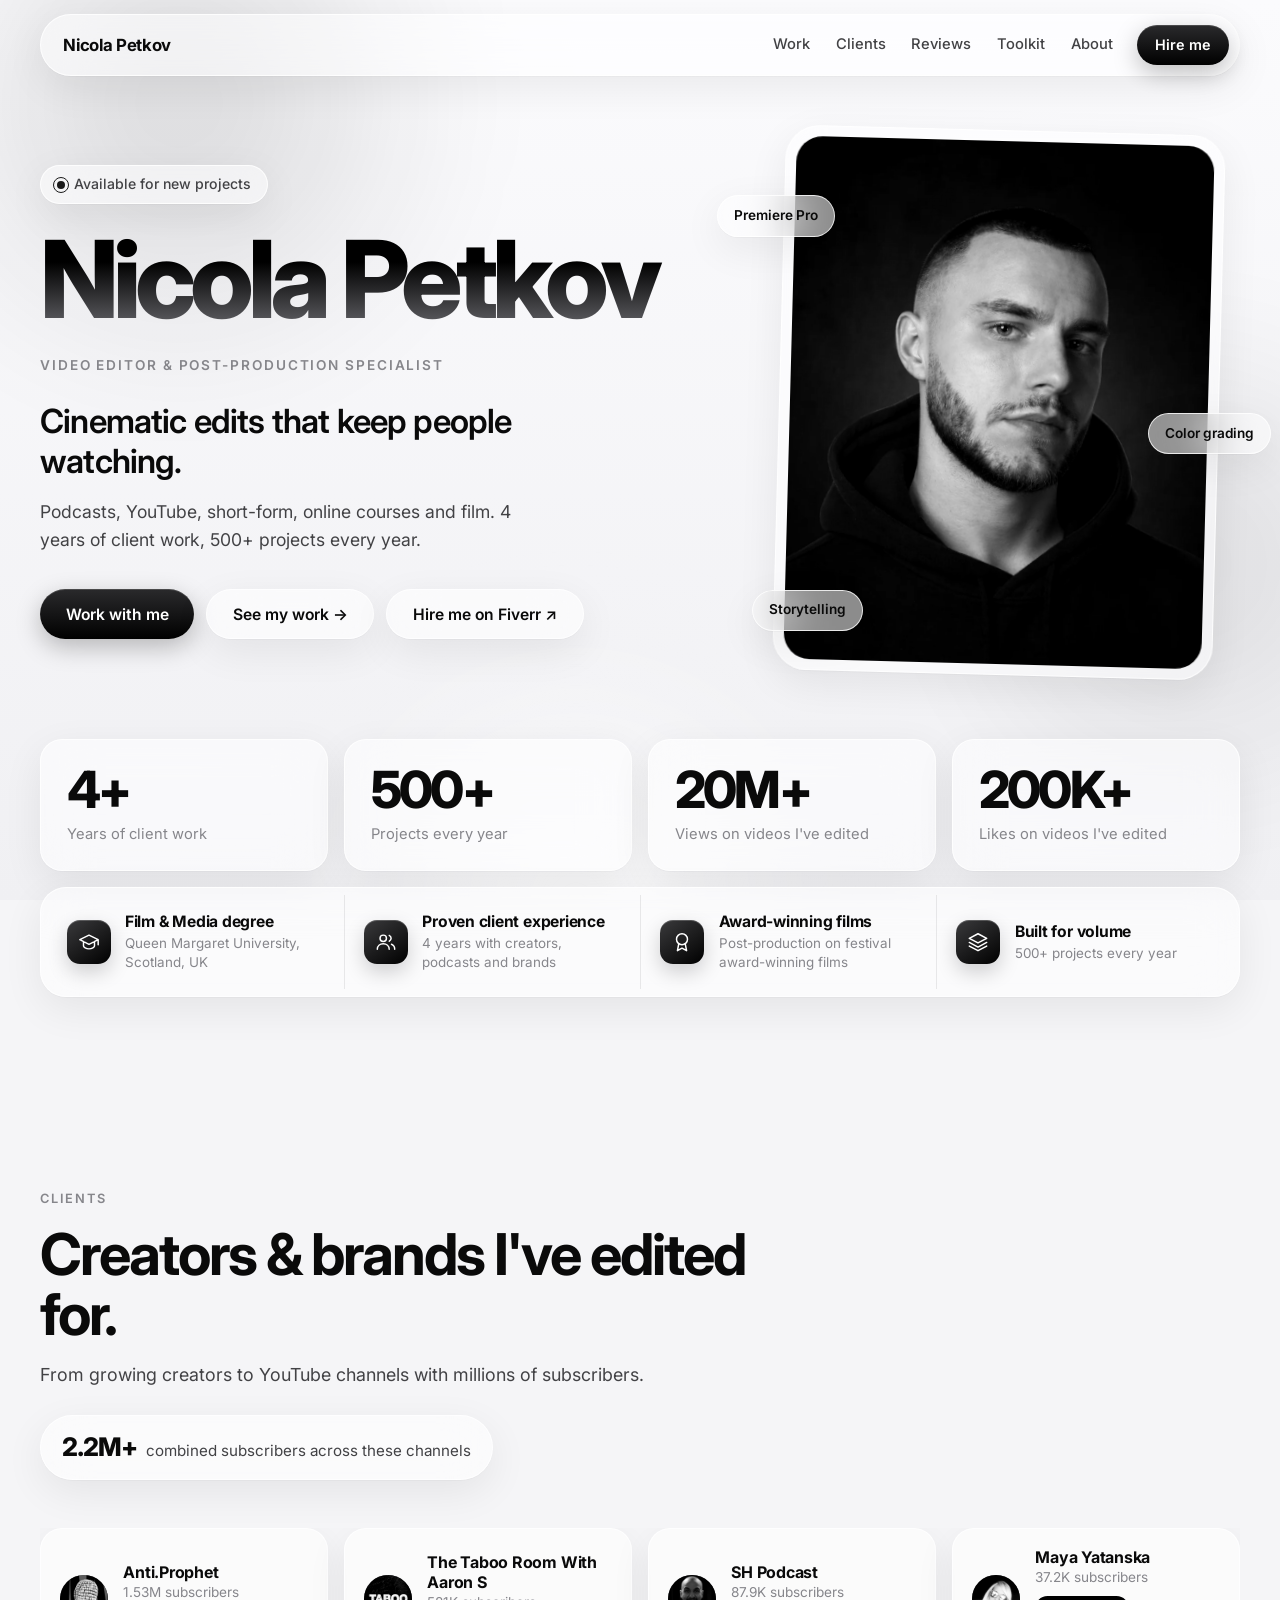
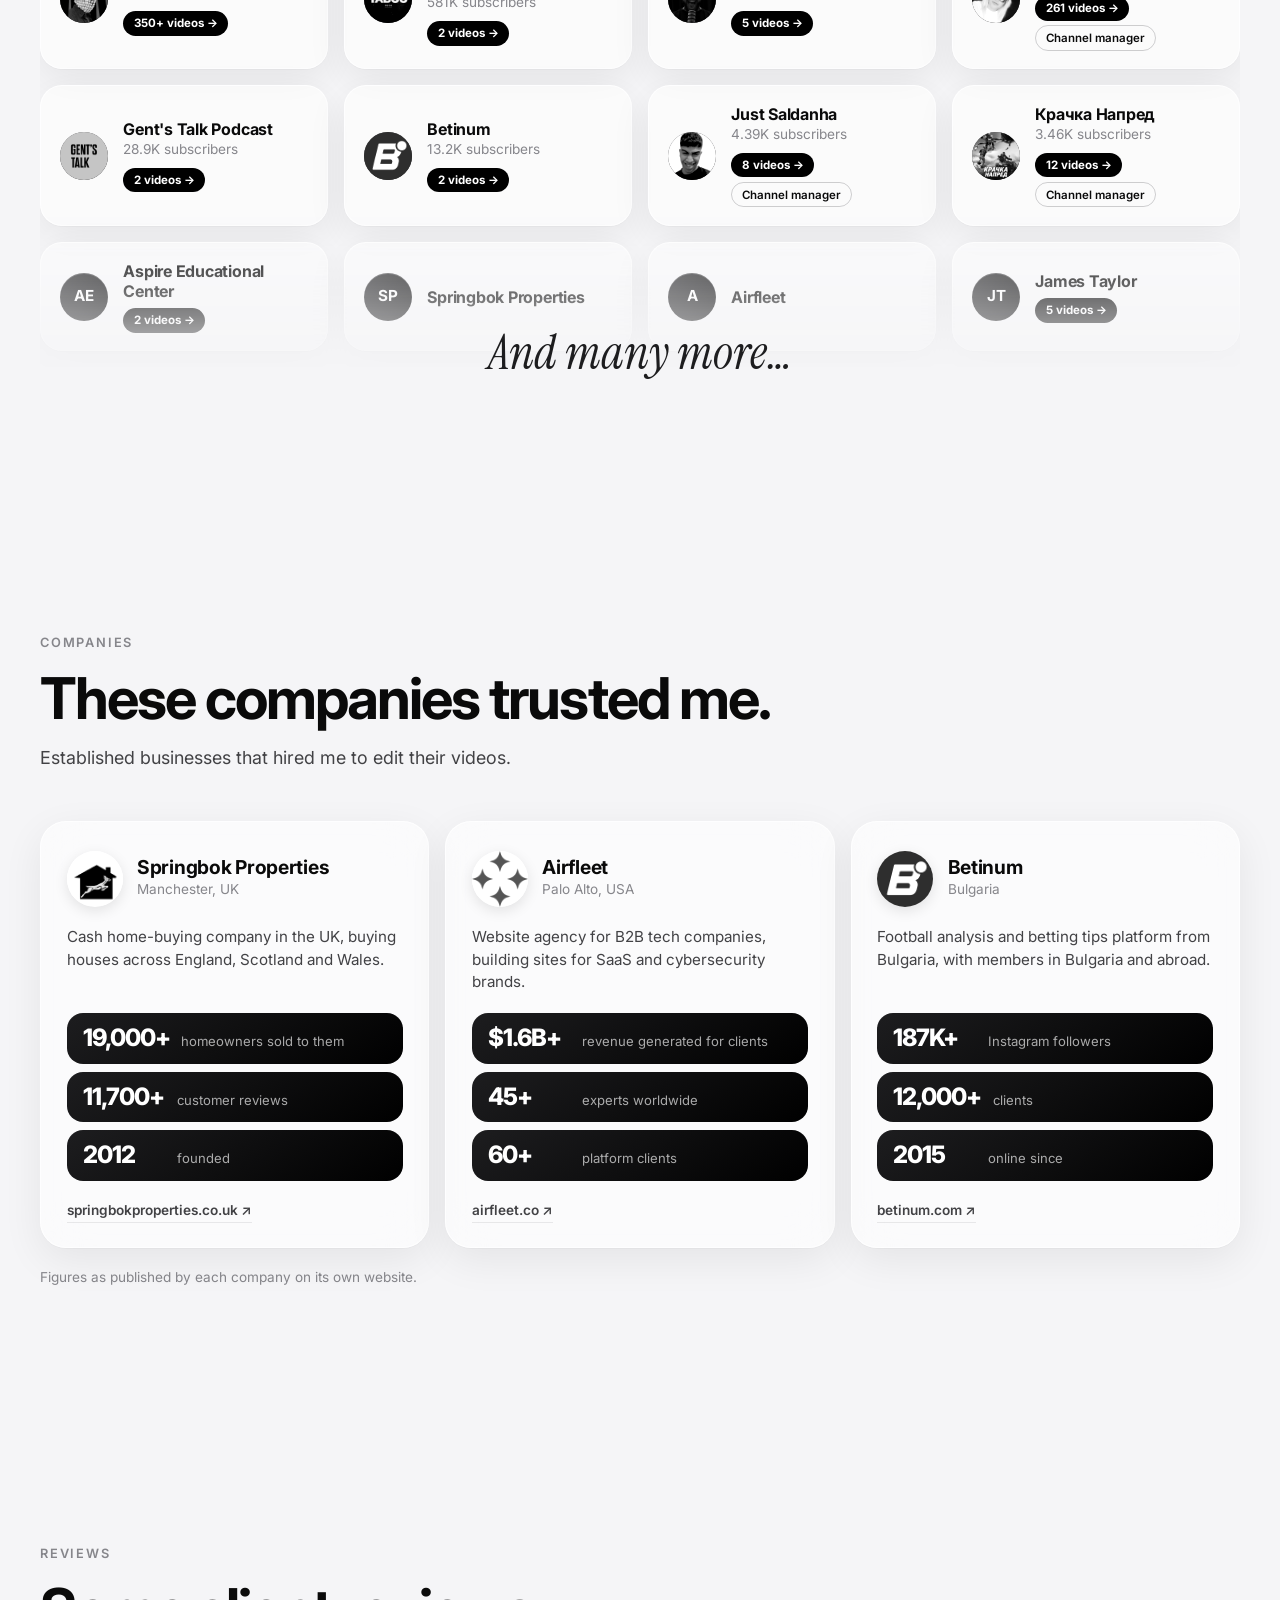
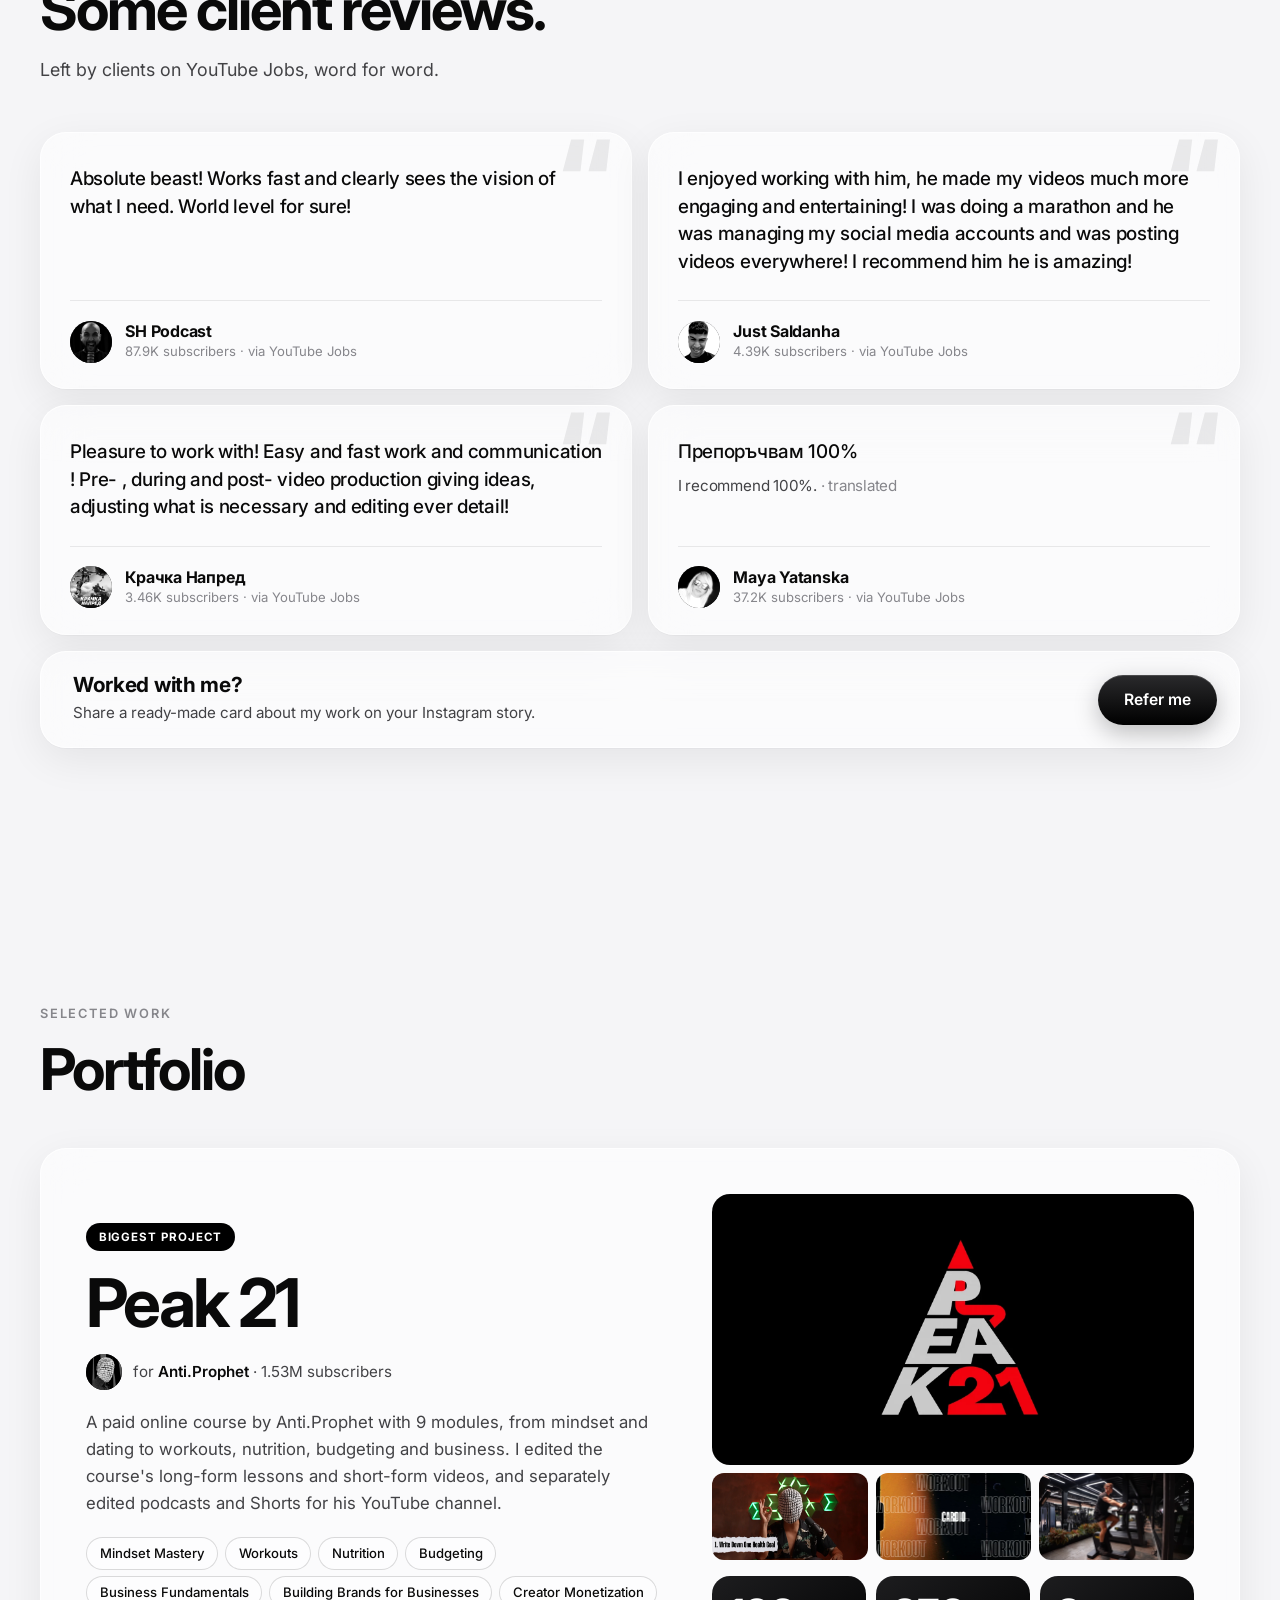
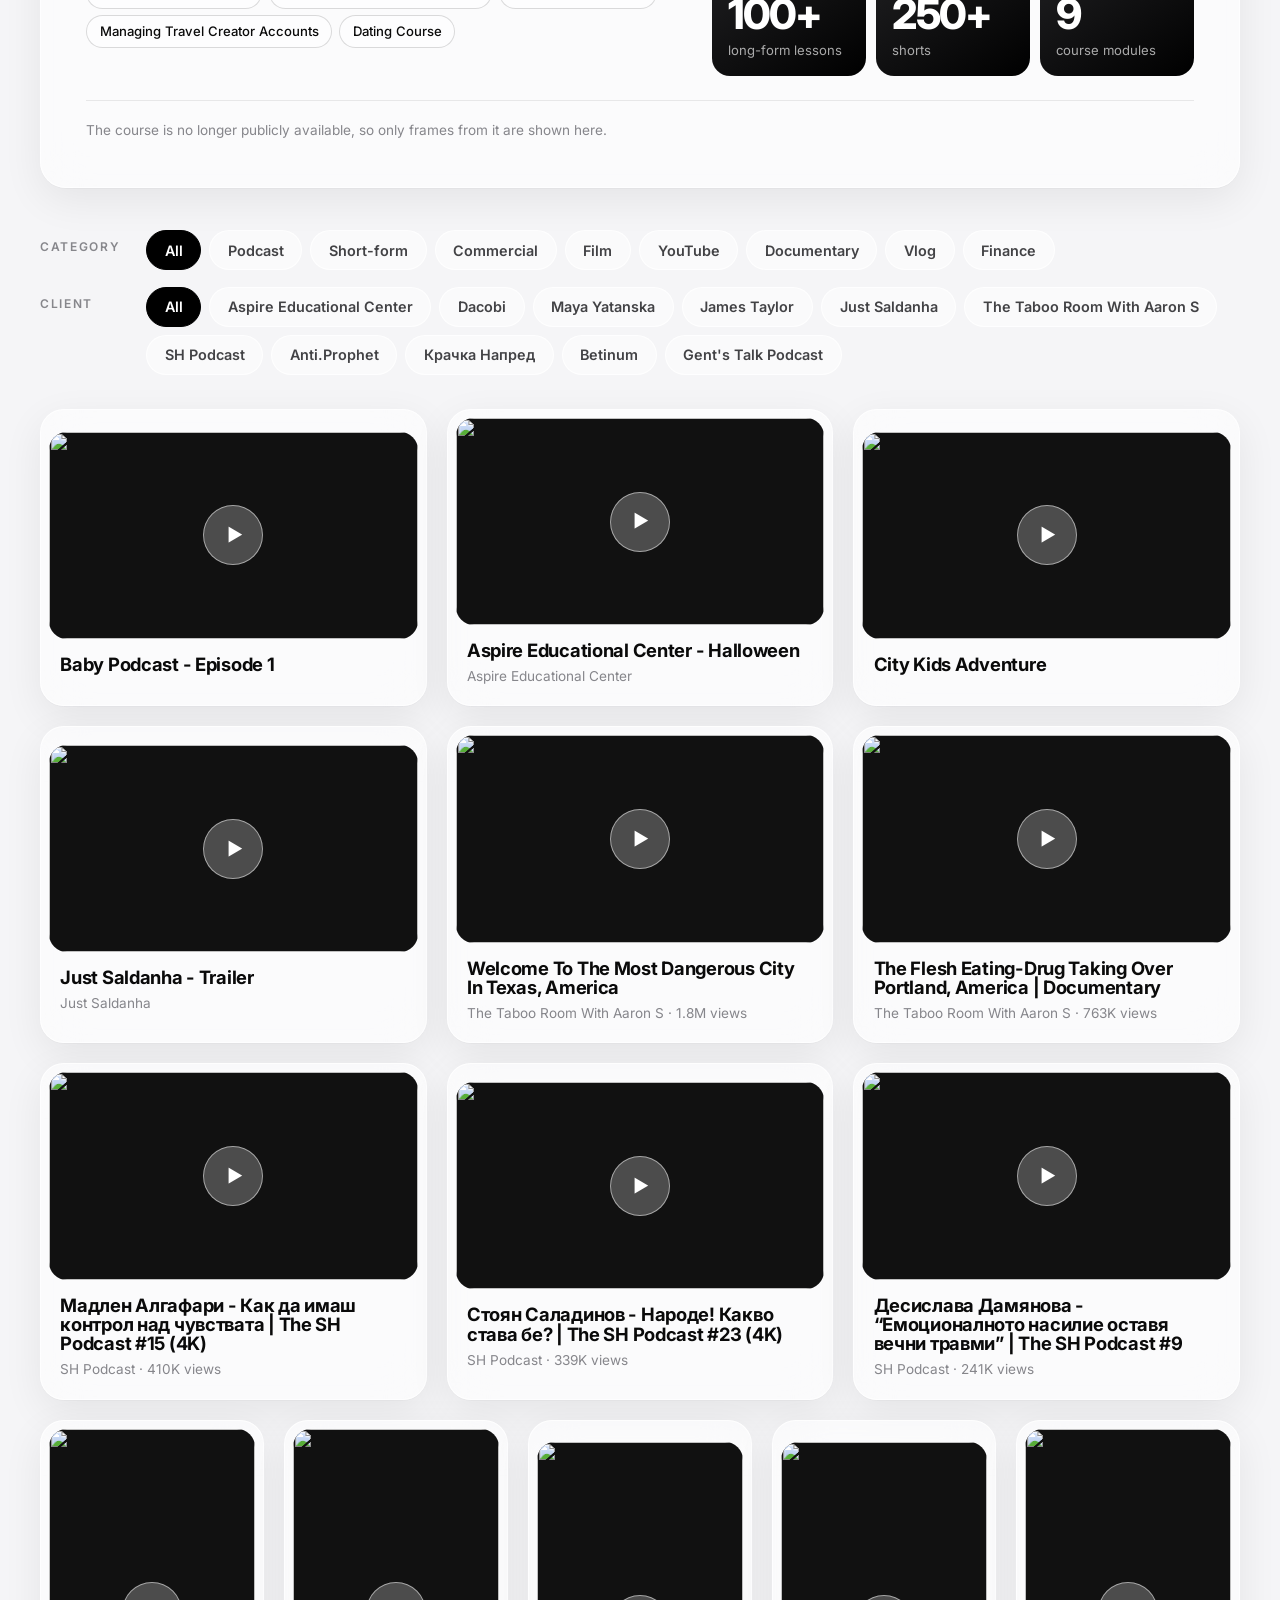
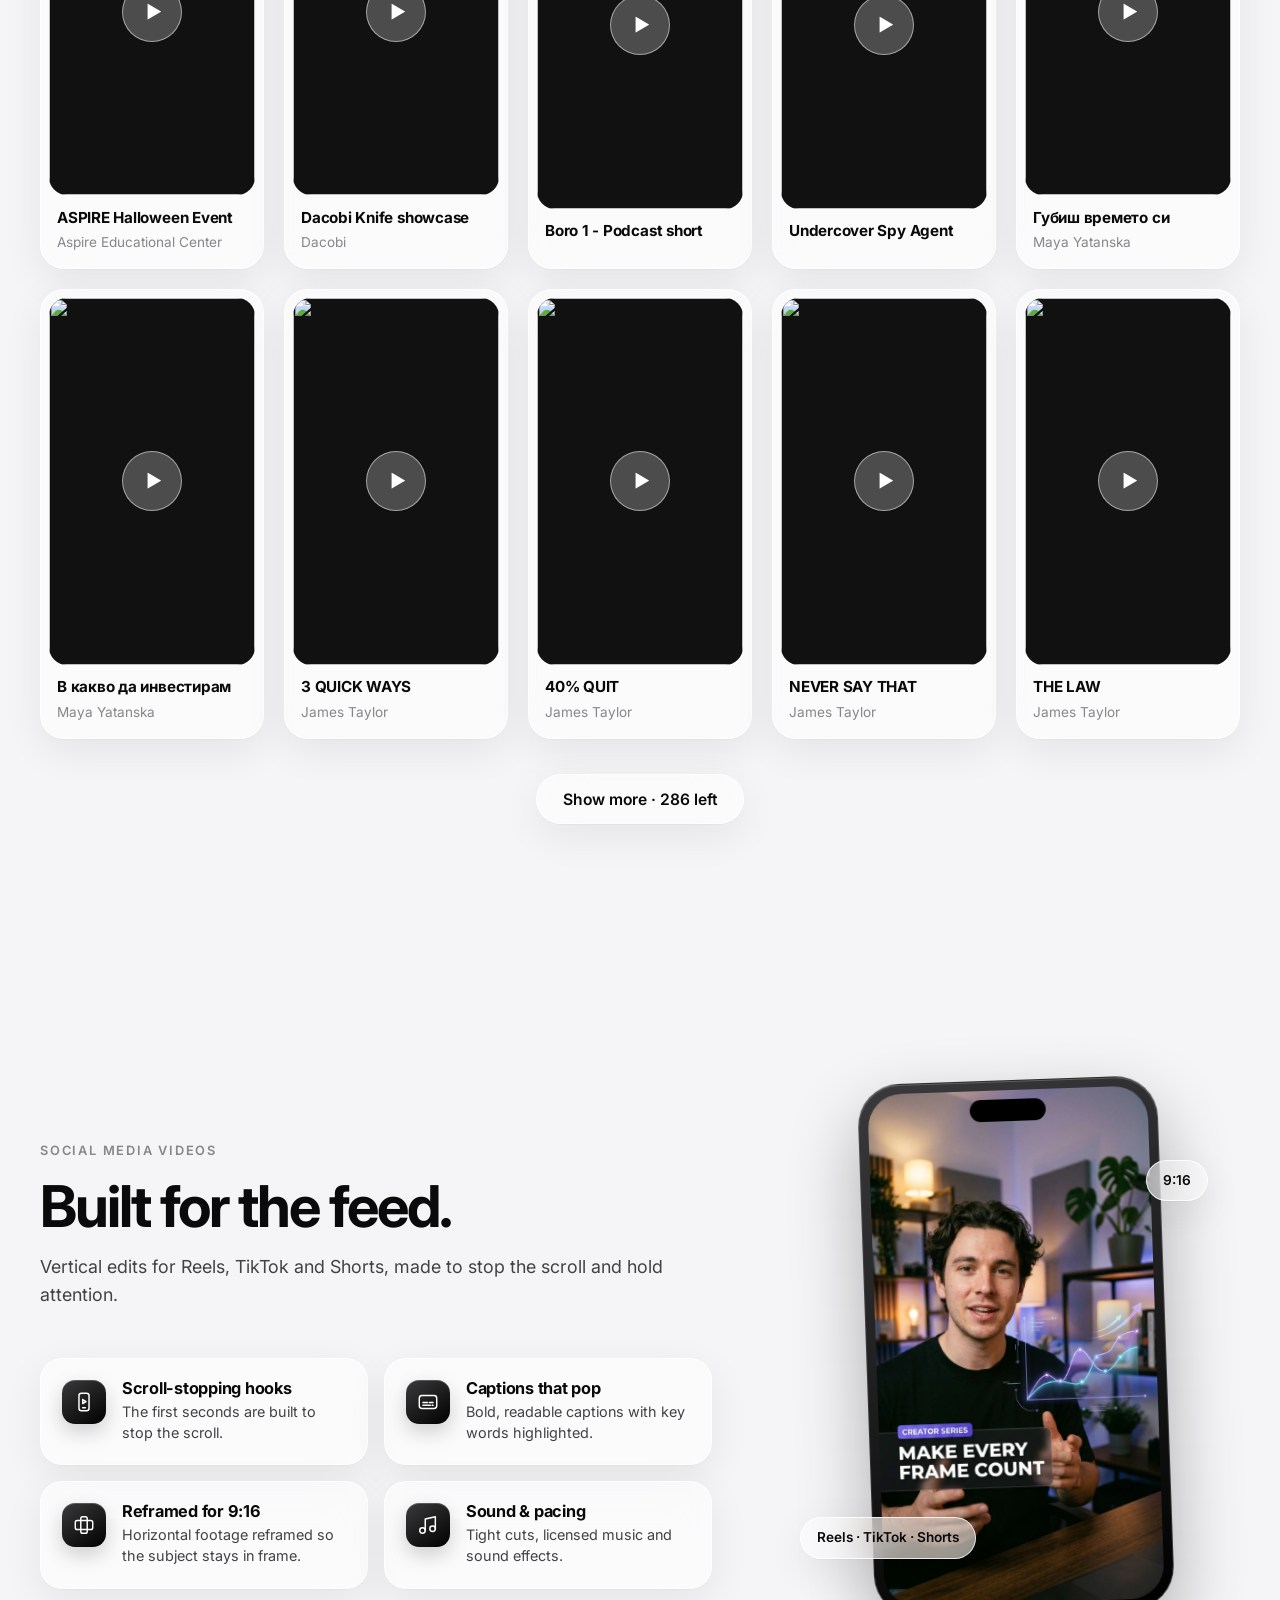
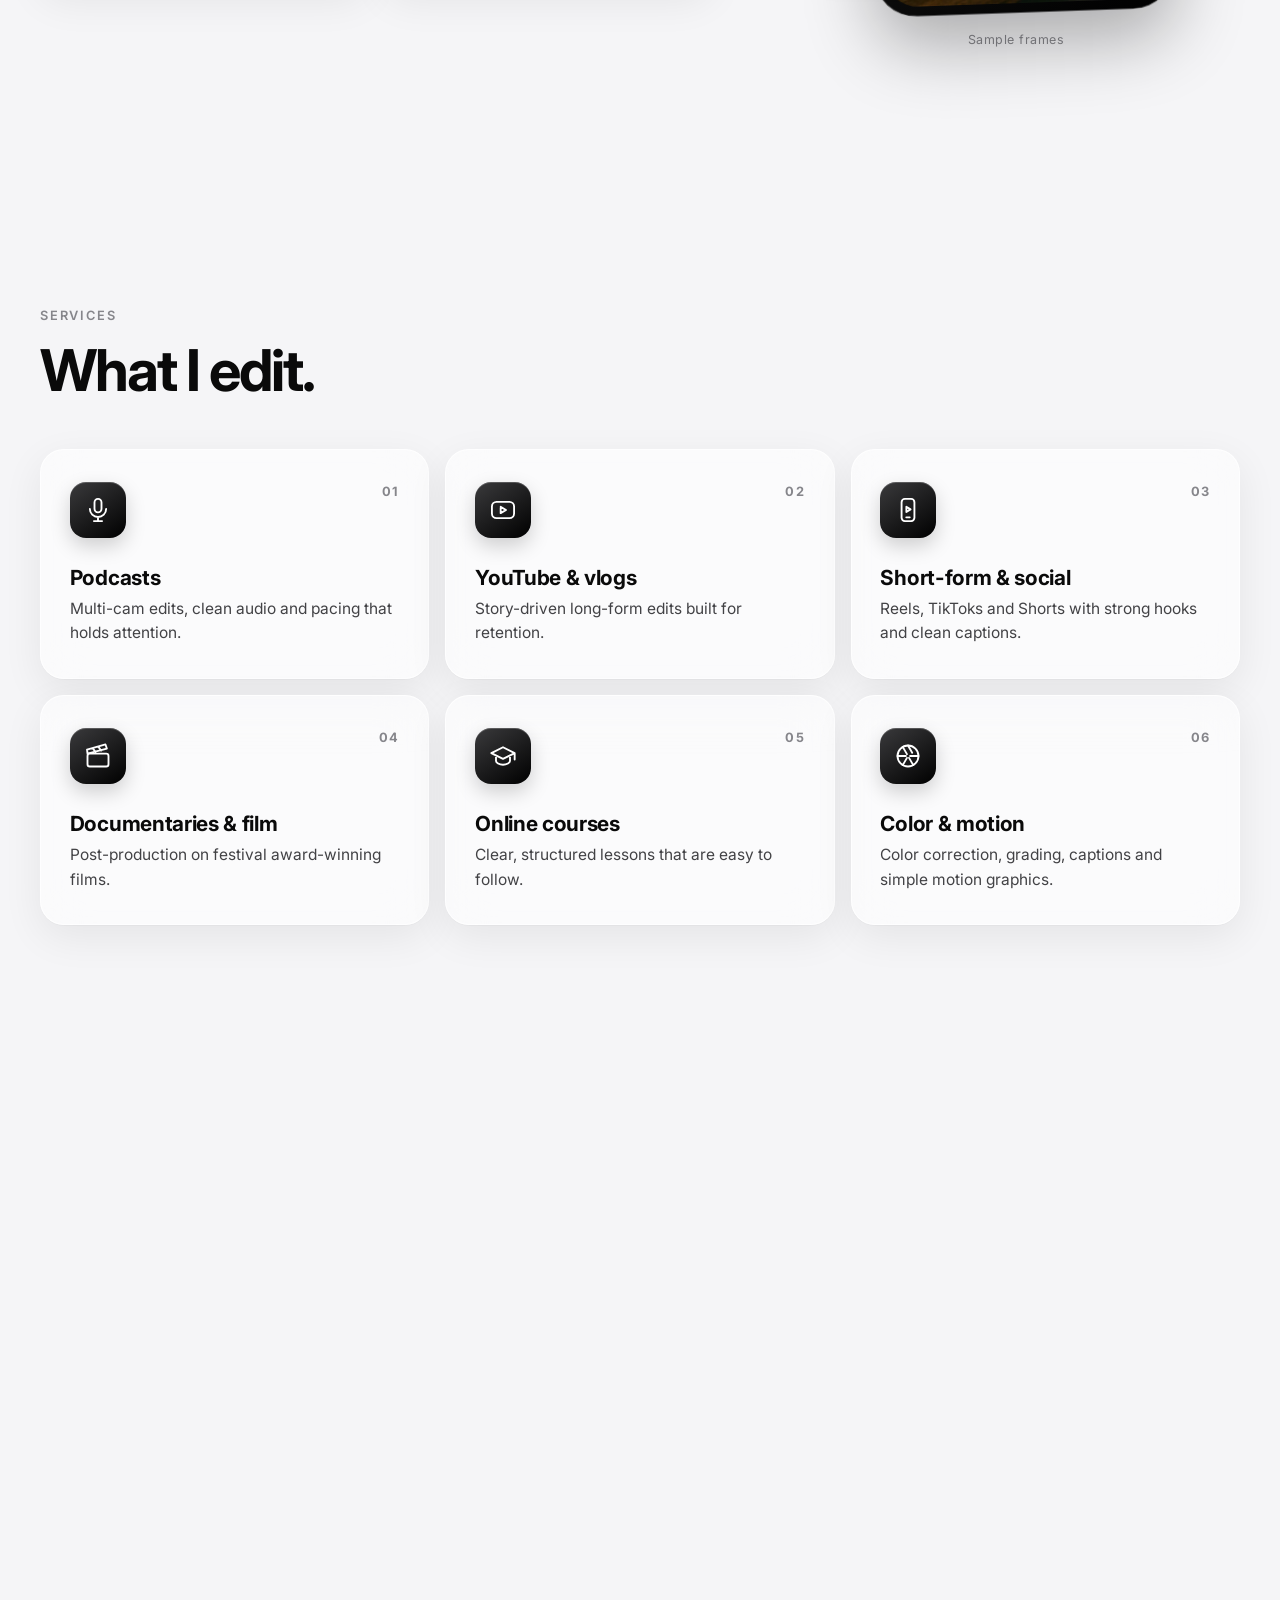
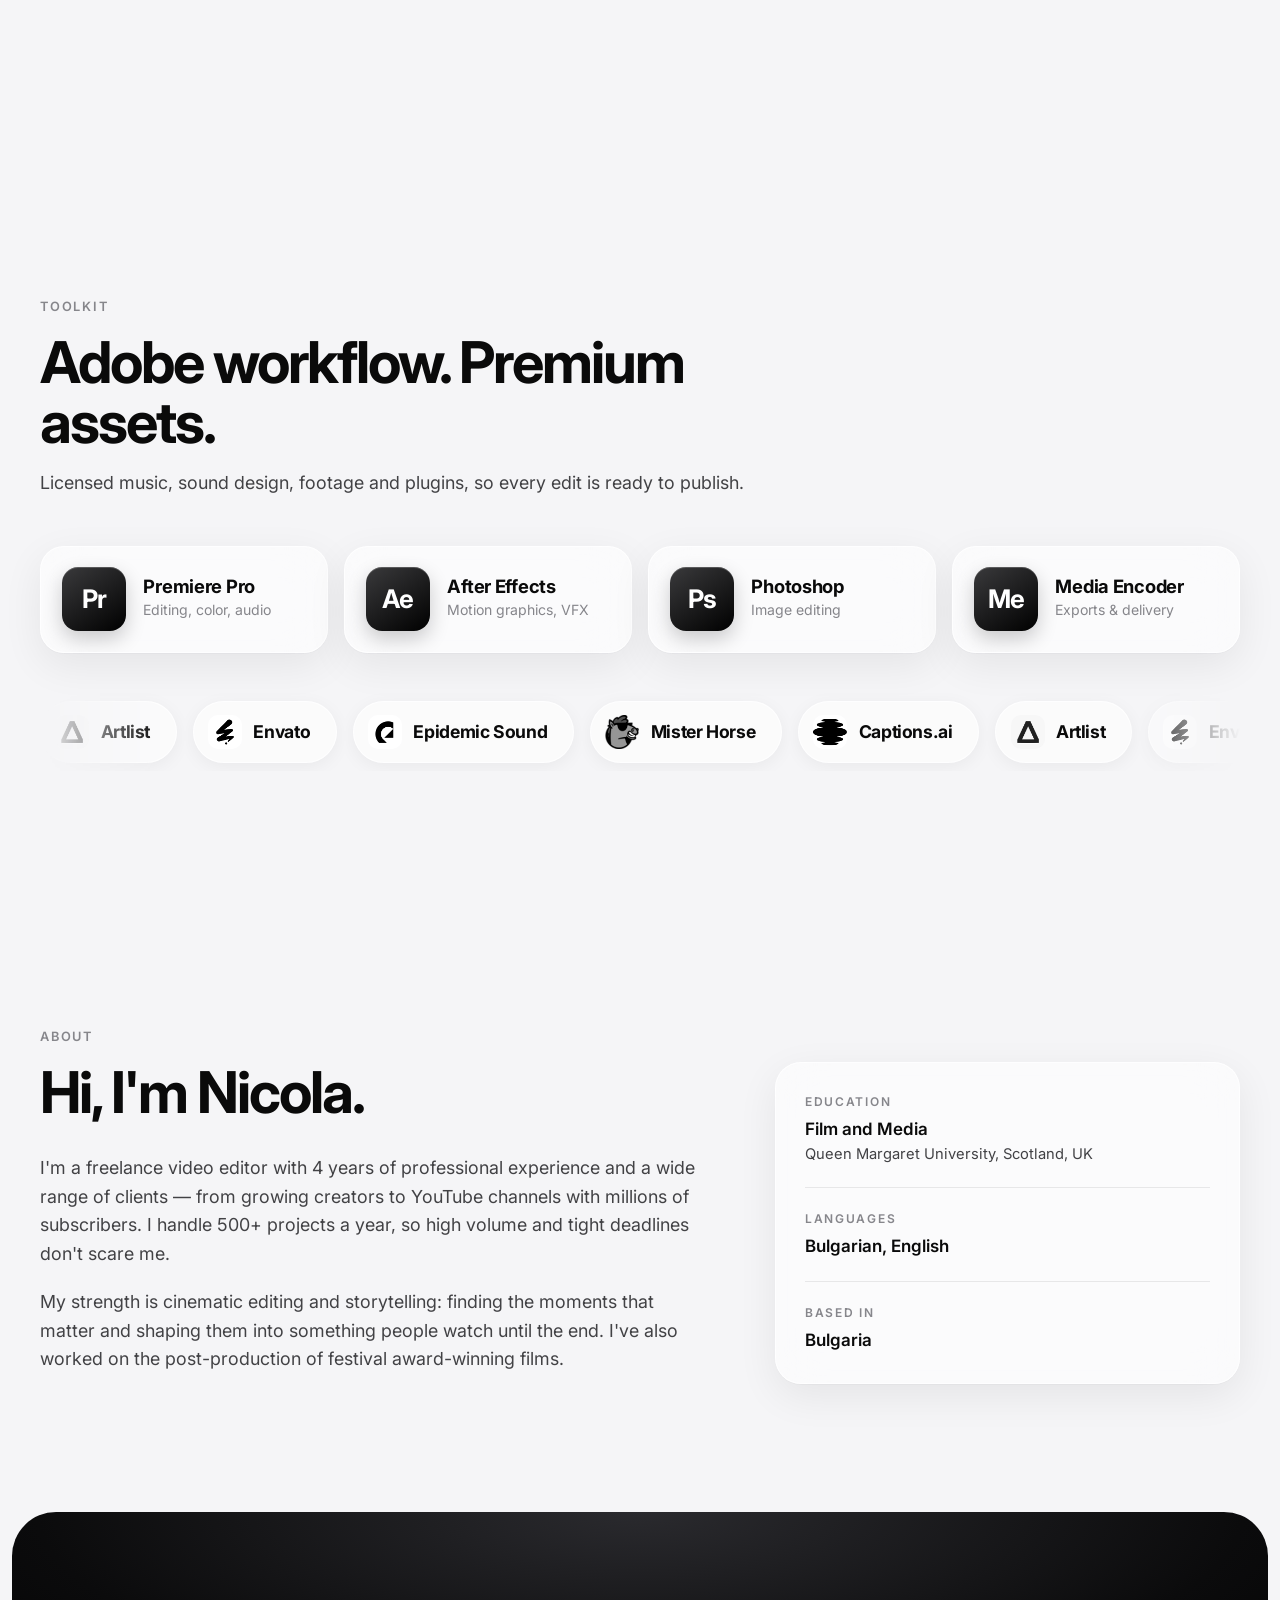
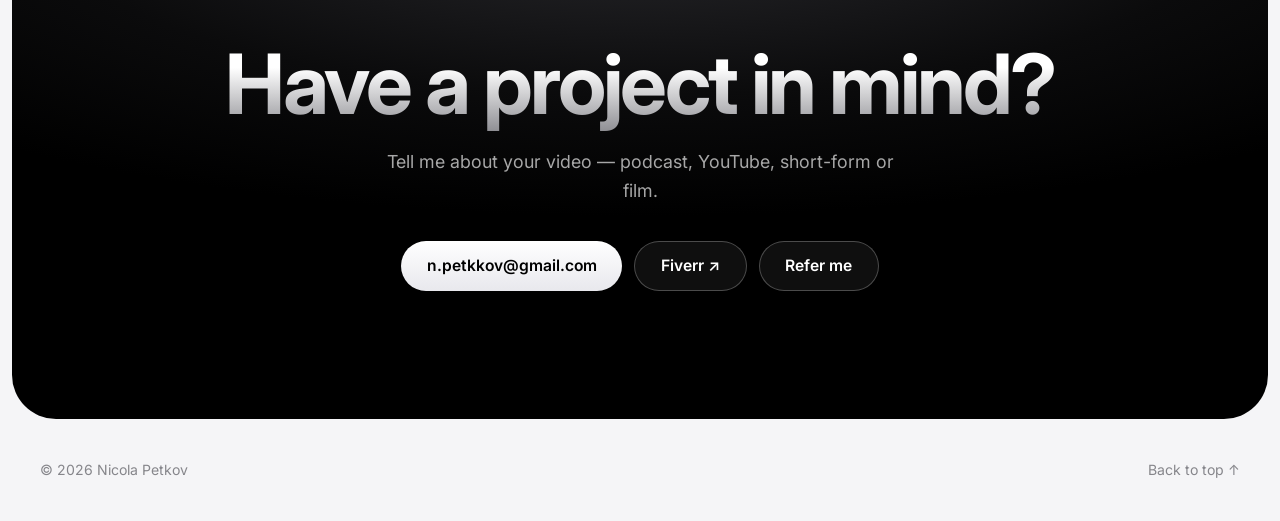
==== index.html @ 928ae778 "Portfolio site" ====
<!doctype html>
<html lang="en">
<head>
  <meta charset="utf-8">
  <meta name="viewport" content="width=device-width, initial-scale=1, viewport-fit=cover">
  <title>Nicola Petkov — Video Editor</title>
  <meta name="description" content="Nicola Petkov — video editor and post-production specialist. Podcasts, YouTube, short-form, online courses, film, color grading and motion graphics.">
  <meta name="theme-color" content="#f5f5f7">
  <link rel="preconnect" href="https://fonts.googleapis.com">
  <link rel="preconnect" href="https://fonts.gstatic.com" crossorigin>
  <link href="https://fonts.googleapis.com/css2?family=Inter:wght@400;500;600;700;800&family=Instrument+Serif:ital@1&display=swap" rel="stylesheet">
  <link rel="stylesheet" href="style.css">
  <script>document.documentElement.classList.add("js")</script>
</head>
<body>

  <!-- Animated monochrome background -->
  <div class="bg" aria-hidden="true">
    <span class="blob b1"></span>
    <span class="blob b2"></span>
    <span class="blob b3"></span>
  </div>

  <header class="nav glass">
    <a href="#top" class="brand" data-bind="name">Nicola Petkov</a>
    <nav class="links" id="links">
      <a href="#work" data-section-link="work">Work</a>
      <a href="#clients">Clients</a>
      <a href="#reviews">Reviews</a>
      <a href="#toolkit">Toolkit</a>
      <a href="#about">About</a>
    </nav>
    <a href="#contact" class="btn dark small">Hire me</a>
    <button class="menu" id="menu" aria-label="Menu" aria-expanded="false"><span></span><span></span></button>
  </header>

  <main id="top">

    <!-- HERO -->
    <section class="hero wrap">
      <div class="hero-text">
        <p class="pill glass reveal"><i class="dot"></i><span data-bind="availability"></span></p>
        <h1 class="reveal" style="--d:.08s" data-bind="name">Nicola Petkov</h1>
        <p class="role reveal" style="--d:.16s" data-bind="role"></p>
        <p class="headline reveal" style="--d:.24s" data-bind="headline"></p>
        <p class="intro reveal" style="--d:.32s" data-bind="intro"></p>
        <div class="actions reveal" style="--d:.4s">
          <a href="#contact" class="btn dark">Work with me</a>
          <button class="btn glass" id="reel-btn" hidden>▶&nbsp; Watch showreel</button>
          <a href="#work" class="btn glass">See my work →</a>
          <a class="btn glass" data-fiverr target="_blank" rel="noopener" hidden>Hire me on Fiverr ↗</a>
        </div>
      </div>

      <div class="hero-photo reveal" style="--d:.2s">
        <div class="photo-frame glass">
          <img id="photo" alt="Nicola Petkov" width="960" height="1200">
        </div>
        <span class="chip glass c1">Premiere Pro</span>
        <span class="chip glass c2">Color grading</span>
        <span class="chip glass c3">Storytelling</span>
      </div>

      <ul class="stats" id="stats"></ul>
      <ul class="creds glass reveal" id="creds" hidden></ul>
    </section>

    <!-- CLIENTS -->
    <section id="clients" class="section wrap">
      <header class="section-head reveal">
        <p class="eyebrow">Clients</p>
        <h2>Creators &amp; brands I've edited for.</h2>
        <p class="sub">From growing creators to YouTube channels with millions of subscribers.</p>
        <p class="reach glass" id="reach" hidden><strong></strong><span>combined subscribers across these channels</span></p>
      </header>
      <div class="clients" id="client-list"></div>
      <p class="more-note reveal">And many more…</p>
    </section>

    <!-- COMPANIES -->
    <section id="companies" class="section wrap" hidden>
      <header class="section-head reveal">
        <p class="eyebrow">Companies</p>
        <h2 id="companies-headline"></h2>
        <p class="sub" id="companies-text"></p>
      </header>
      <div class="companies" id="company-list"></div>
      <p class="companies-note" id="companies-note"></p>
    </section>

    <!-- REVIEWS -->
    <section id="reviews" class="section wrap" hidden>
      <header class="section-head reveal">
        <p class="eyebrow">Reviews</p>
        <h2>Some client reviews.</h2>
        <p class="sub" id="reviews-sub"></p>
      </header>
      <div class="reviews" id="review-list"></div>
      <div class="refer-cta glass reveal" id="refer-cta" hidden>
        <div><h3 id="refer-cta-title"></h3><p id="refer-cta-text"></p></div>
        <button class="btn dark" data-refer></button>
      </div>
    </section>

    <!-- WORK (hidden until videos are added in the admin panel) -->
    <section id="work" class="section wrap" hidden>
      <header class="section-head reveal">
        <p class="eyebrow">Selected work</p>
        <h2>Portfolio</h2>
      </header>
      <article class="featured glass reveal" id="featured" hidden></article>
      <div class="work-filters">
      <div class="filter-row" id="work-cats-row">
        <span class="filter-label">Category</span>
        <div class="filters" id="work-filters" role="tablist"></div>
      </div>
      <div class="filter-row" id="work-clients-row">
        <span class="filter-label">Client</span>
        <div class="filters" id="work-clients" role="tablist"></div>
      </div>
      </div>
      <div class="projects" id="project-list"></div>
      <div class="projects shorts" id="shorts-list"></div>
      <p class="work-empty" id="work-empty" hidden>No videos for this combination yet.</p>
      <div class="actions center"><button class="btn glass" id="work-more" hidden></button></div>
    </section>


    <!-- SOCIAL MEDIA VIDEOS -->
    <section id="social" class="section wrap social" hidden>
      <div class="social-text">
        <header class="section-head reveal">
          <p class="eyebrow">Social media videos</p>
          <h2 id="social-headline"></h2>
          <p class="sub" id="social-text"></p>
        </header>
        <div class="points" id="social-points"></div>
      </div>
      <figure class="phone-wrap reveal" style="--d:.15s">
        <div class="phone glass" id="phone"></div>
        <span class="chip glass p1">9:16</span>
        <span class="chip glass p2">Reels · TikTok · Shorts</span>
        <figcaption id="phone-note"></figcaption>
      </figure>
    </section>

    <!-- SERVICES -->
    <section id="services" class="section wrap">
      <header class="section-head reveal">
        <p class="eyebrow">Services</p>
        <h2>What I edit.</h2>
      </header>
      <div class="services" id="service-list"></div>
    </section>

    <!-- PROCESS -->
    <section id="process" class="section wrap" hidden>
      <header class="section-head reveal">
        <p class="eyebrow">How I work</p>
        <h2>From brief to delivery.</h2>
      </header>
      <ol class="steps" id="steps"></ol>
      <div class="actions reveal">
        <a class="btn dark" data-fiverr target="_blank" rel="noopener" hidden>Hire me on Fiverr ↗</a>
        <a href="#contact" class="btn glass">Get in touch</a>
      </div>
    </section>

    <!-- TOOLKIT -->
    <section id="toolkit" class="section wrap">
      <header class="section-head reveal">
        <p class="eyebrow">Toolkit</p>
        <h2>Adobe workflow. Premium assets.</h2>
        <p class="sub">Licensed music, sound design, footage and plugins, so every edit is ready to publish.</p>
      </header>
      <div class="software" id="software-list"></div>
      <div class="marquee reveal" aria-label="Subscriptions">
        <div class="track" id="subs-track"></div>
      </div>
    </section>

    <!-- ABOUT -->
    <section id="about" class="section wrap about">
      <div class="reveal">
        <p class="eyebrow">About</p>
        <h2>Hi, I'm <span data-bind="firstName">Nicola</span>.</h2>
        <div class="about-text" id="about-text"></div>
      </div>
      <dl class="facts glass reveal" style="--d:.1s">
        <div><dt>Education</dt><dd><span id="edu-degree"></span><small id="edu-school"></small></dd></div>
        <div><dt>Languages</dt><dd data-bind="languages"></dd></div>
        <div><dt>Based in</dt><dd data-bind="location"></dd></div>
      </dl>
    </section>

    <!-- CONTACT -->
    <section id="contact" class="section dark-section contact">
      <div class="wrap reveal">
        <h2 id="contact-headline"></h2>
        <p class="sub" id="contact-text"></p>
        <div class="actions center" id="contact-links"></div>
      </div>
    </section>

  </main>

  <footer class="footer">
    <span>© <span id="year"></span> <span data-bind="name"></span></span>
    <a href="#top">Back to top ↑</a>
  </footer>

  <dialog id="player" class="player">
    <button class="close" aria-label="Close">✕</button>
    <div class="player-frame" id="player-frame"></div>
  </dialog>

  <dialog id="refer" class="refer">
    <div class="refer-panel glass">
      <button class="close" aria-label="Close">✕</button>
      <figure class="refer-preview loading"><img id="refer-img" alt="Story card preview"></figure>
      <div class="refer-body">
        <p class="eyebrow">Refer me</p>
        <h2>Share my work.</h2>
        <p class="sub">Pick a design, then share it to your Instagram story or save it to your phone.</p>
        <div class="filters refer-designs" id="refer-designs" role="tablist"></div>
        <div class="actions">
          <button class="btn dark" id="refer-share" hidden>Share to story</button>
          <a class="btn glass" id="refer-save">Save image</a>
          <button class="btn glass" id="refer-copy">Copy link</button>
        </div>
        <p class="refer-hint" id="refer-hint"></p>
      </div>
    </div>
  </dialog>

  <script src="main.js"></script>
</body>
</html>
---- style.css ----
:root {
  --bg: #f5f5f7;
  --ink: #0a0a0a;
  --ink-2: #424245;
  --ink-3: #86868b;
  --line: rgba(0, 0, 0, .08);
  --glass: rgba(255, 255, 255, .55);
  --glass-border: rgba(255, 255, 255, .8);
  --shadow: 0 1px 1px rgba(0, 0, 0, .03), 0 12px 40px rgba(0, 0, 0, .07);
  --radius: 26px;
  --max: 1200px;
  --ease: cubic-bezier(.2, .7, .2, 1);
}

* { box-sizing: border-box; margin: 0; padding: 0; }
html { scroll-behavior: smooth; scroll-padding-top: 96px; }
body {
  background: var(--bg);
  color: var(--ink);
  font: 400 17px/1.6 "Inter", -apple-system, BlinkMacSystemFont, "Segoe UI", sans-serif;
  -webkit-font-smoothing: antialiased;
  overflow-x: hidden;
}
a { color: inherit; text-decoration: none; }
img { display: block; max-width: 100%; }
button { font: inherit; color: inherit; background: none; border: 0; cursor: pointer; }
[hidden] { display: none !important; }

h1, h2, h3 { letter-spacing: -.035em; line-height: 1.05; font-weight: 700; }
h2 { font-size: clamp(2.2rem, 5vw, 3.6rem); }
h3 { font-size: 1.15rem; letter-spacing: -.015em; }

.wrap { width: min(var(--max), 100% - 32px); margin-inline: auto; }
.section { padding: clamp(5rem, 10vw, 8.5rem) 0; }
.section-head { margin-bottom: 3rem; max-width: 46rem; }
.eyebrow { font-size: .8rem; font-weight: 600; letter-spacing: .14em; text-transform: uppercase; color: var(--ink-3); margin-bottom: .9rem; }
.sub { color: var(--ink-2); font-size: 1.12rem; margin-top: 1rem; }

/* ---------- Background ---------- */
.bg { position: fixed; inset: 0; z-index: -1; overflow: hidden; background: linear-gradient(180deg, #fbfbfd 0%, #f0f0f3 100%); }
.blob { position: absolute; border-radius: 50%; filter: blur(70px); opacity: .9; will-change: transform; }
.b1 { width: 52vmax; height: 52vmax; top: -18vmax; left: -12vmax; background: radial-gradient(circle, rgba(0, 0, 0, .16), transparent 65%); animation: drift1 26s ease-in-out infinite alternate; }
.b2 { width: 46vmax; height: 46vmax; top: 30vh; right: -16vmax; background: radial-gradient(circle, rgba(0, 0, 0, .12), transparent 65%); animation: drift2 32s ease-in-out infinite alternate; }
.b3 { width: 40vmax; height: 40vmax; bottom: -20vmax; left: 25vw; background: radial-gradient(circle, rgba(255, 255, 255, 1), transparent 70%); animation: drift1 22s ease-in-out infinite alternate-reverse; }
@keyframes drift1 { to { transform: translate(14vw, 10vh) scale(1.15); } }
@keyframes drift2 { to { transform: translate(-12vw, -14vh) scale(.9); } }

/* ---------- Glass ---------- */
.glass {
  position: relative;
  background: var(--glass);
  -webkit-backdrop-filter: blur(24px) saturate(180%);
  backdrop-filter: blur(24px) saturate(180%);
  border: 1px solid var(--glass-border);
  box-shadow: var(--shadow);
}
/* cursor spotlight */
.spot::after {
  content: ""; position: absolute; inset: 0; border-radius: inherit; pointer-events: none;
  background: radial-gradient(420px circle at var(--mx, 50%) var(--my, 50%), rgba(255, 255, 255, .7), transparent 45%);
  opacity: 0; transition: opacity .4s;
}
.spot:hover::after { opacity: 1; }

/* ---------- Buttons ---------- */
.btn {
  display: inline-flex; align-items: center; justify-content: center; gap: .4rem;
  height: 50px; padding: 0 1.6rem; border-radius: 999px; font-weight: 600; font-size: .98rem;
  transition: transform .3s var(--ease), box-shadow .3s, background .3s;
}
.btn:hover { transform: translateY(-2px); }
.btn.dark { background: linear-gradient(180deg, #2a2a2c, #000); color: #fff; box-shadow: 0 8px 24px rgba(0, 0, 0, .25), inset 0 1px 0 rgba(255, 255, 255, .15); }
.btn.dark:hover { box-shadow: 0 14px 34px rgba(0, 0, 0, .3), inset 0 1px 0 rgba(255, 255, 255, .15); }
.btn.light { background: linear-gradient(180deg, #fff, #e8e8ed); color: #000; }
.btn.small { height: 40px; padding: 0 1.15rem; font-size: .9rem; }
.actions { display: flex; flex-wrap: wrap; gap: .75rem; margin-top: 2.2rem; }
.actions.center { justify-content: center; }

/* ---------- Nav ---------- */
.nav {
  position: fixed; z-index: 50; top: 14px; left: 50%; transform: translateX(-50%);
  width: min(var(--max), 100% - 24px); height: 62px; padding: 0 .6rem 0 1.4rem;
  display: flex; align-items: center; gap: 1.5rem; border-radius: 999px;
}
.brand { font-weight: 700; letter-spacing: -.02em; font-size: 1.05rem; white-space: nowrap; }
.links { display: flex; gap: 1.6rem; margin-left: auto; font-size: .92rem; font-weight: 500; }
.links a { color: var(--ink-2); transition: color .2s; }
.links a:hover { color: var(--ink); }
.menu { display: none; width: 44px; height: 44px; border-radius: 50%; position: relative; }
.menu span { position: absolute; left: 13px; width: 18px; height: 2px; background: var(--ink); border-radius: 2px; transition: transform .3s var(--ease); }
.menu span:first-child { top: 18px; }
.menu span:last-child { top: 25px; }
.nav.open .menu span:first-child { transform: translateY(3.5px) rotate(45deg); }
.nav.open .menu span:last-child { transform: translateY(-3.5px) rotate(-45deg); }

/* ---------- Hero ---------- */
.hero {
  min-height: 100svh; padding: 130px 0 4rem;
  display: grid; grid-template-columns: 1.15fr .85fr; align-items: center; gap: 2rem 4rem;
}
.pill { display: inline-flex; align-items: center; gap: .55rem; padding: .45rem 1rem; border-radius: 999px; font-size: .88rem; font-weight: 500; color: var(--ink-2); }
.dot { width: 8px; height: 8px; border-radius: 50%; background: #1a1a1a; position: relative; }
.dot::after { content: ""; position: absolute; inset: -4px; border-radius: 50%; border: 1.5px solid #1a1a1a; animation: ping 2s var(--ease) infinite; }
@keyframes ping { from { transform: scale(.6); opacity: 1; } to { transform: scale(1.8); opacity: 0; } }

.hero h1 {
  font-size: clamp(3.4rem, 8.4vw, 7.4rem); letter-spacing: -.055em; line-height: .92; margin-top: 1.6rem; font-weight: 800;
  background: linear-gradient(180deg, #000 30%, #6e6e73 100%); -webkit-background-clip: text; background-clip: text; color: transparent;
  padding-bottom: .08em;
}
.role { font-size: .85rem; font-weight: 600; letter-spacing: .14em; text-transform: uppercase; color: var(--ink-3); margin-top: 1.1rem; }
.headline { font-size: clamp(1.5rem, 2.6vw, 2.1rem); font-weight: 600; letter-spacing: -.025em; line-height: 1.2; margin-top: 1.6rem; max-width: 30rem; }
.intro { color: var(--ink-2); font-size: 1.1rem; margin-top: 1rem; max-width: 32rem; }

.hero-photo { position: relative; justify-self: center; width: min(100%, 440px); }
.photo-frame { border-radius: 34px; padding: 10px; transform: rotate(1.5deg); transition: transform .8s var(--ease); }
.hero-photo:hover .photo-frame { transform: rotate(0); }
.photo-frame img { border-radius: 26px; width: 100%; height: auto; aspect-ratio: 4 / 5; object-fit: cover; filter: grayscale(1) contrast(1.08); transition: filter 1s var(--ease); }
.hero-photo:hover img { filter: grayscale(0) contrast(1); }
.chip { position: absolute; padding: .55rem 1rem; border-radius: 999px; font-size: .85rem; font-weight: 600; white-space: nowrap; animation: float 6s ease-in-out infinite; }
.c1 { top: 12%; left: -14%; }
.c2 { top: 52%; right: -12%; animation-delay: -2s; }
.c3 { bottom: 8%; left: -6%; animation-delay: -4s; }
@keyframes float { 50% { transform: translateY(-12px); } }

.stats { grid-column: 1 / -1; list-style: none; display: grid; grid-template-columns: repeat(4, 1fr); gap: 1rem; margin-top: 2rem; }
.stat { border-radius: 22px; padding: 1.5rem 1.6rem; overflow: hidden; }
.stat strong { display: block; font-size: clamp(2.2rem, 4vw, 3.2rem); font-weight: 800; letter-spacing: -.05em; line-height: 1; }
.stat span { display: block; color: var(--ink-3); font-size: .92rem; margin-top: .5rem; }

/* Credentials strip under the stats */
.creds { grid-column: 1 / -1; list-style: none; display: grid; grid-template-columns: repeat(4, 1fr); border-radius: 26px; padding: .4rem; margin-top: -1rem; }
.creds li { display: flex; align-items: center; gap: .9rem; padding: 1.1rem 1.2rem; }
.creds li + li { border-left: 1px solid var(--line); }
.creds .svc-icon { flex: none; width: 44px; height: 44px; border-radius: 13px; }
.creds .svc-icon svg { width: 22px; height: 22px; }
.creds h3 { font-size: .98rem; line-height: 1.25; }
.creds p { color: var(--ink-3); font-size: .84rem; line-height: 1.4; margin-top: .15rem; }

/* Combined audience badge */
.reach { display: inline-flex; align-items: baseline; gap: .6rem; margin-top: 1.6rem; padding: .7rem 1.3rem; border-radius: 999px; }
.reach strong { font-size: 1.6rem; font-weight: 800; letter-spacing: -.04em; }
.reach span { color: var(--ink-2); font-size: .95rem; }

/* ---------- Clients ---------- */
.clients { display: grid; grid-template-columns: repeat(4, 1fr); gap: 1rem; }
.client { display: flex; align-items: center; gap: .95rem; padding: 1.1rem 1.2rem; border-radius: 22px; overflow: hidden; transition: transform .4s var(--ease); }
a.client:hover, .client:hover { transform: translateY(-4px); }
.avatar {
  flex: none; width: 48px; height: 48px; border-radius: 50%; display: grid; place-items: center; overflow: hidden;
  background: linear-gradient(145deg, #3a3a3c, #000); color: #fff; font-weight: 700; font-size: .95rem; letter-spacing: -.02em;
  box-shadow: inset 0 1px 0 rgba(255, 255, 255, .2);
}
.avatar img { width: 100%; height: 100%; object-fit: cover; filter: grayscale(1) contrast(1.05); }
.client h3 { font-size: 1rem; line-height: 1.25; }
.client p { color: var(--ink-3); font-size: .85rem; }
button.client { text-align: left; width: 100%; }
.client-videos {
  display: inline-block; margin-top: .45rem; padding: .2rem .65rem; border-radius: 999px;
  font-size: .72rem; font-weight: 700; color: #fff; background: #000; transition: transform .3s var(--ease);
}
.client:hover .client-videos { transform: translateX(3px); }
.client-tags { display: flex; flex-wrap: wrap; gap: .3rem; margin-top: .45rem; }
.client-tags .client-videos { margin-top: 0; }
.client-role {
  display: inline-block; padding: .15rem .6rem; border-radius: 999px;
  font-size: .72rem; font-weight: 600; color: var(--ink); border: 1px solid rgba(0, 0, 0, .18);
}

/* The last row fades out under a note in italic serif. */
.clients { -webkit-mask-image: linear-gradient(180deg, #000 calc(100% - 150px), rgba(0, 0, 0, .15)); mask-image: linear-gradient(180deg, #000 calc(100% - 150px), rgba(0, 0, 0, .15)); padding-bottom: 1rem; }
.more-note {
  position: relative; margin-top: -2.4rem; text-align: center;
  font: italic 400 clamp(2.2rem, 4.4vw, 3rem)/1 "Instrument Serif", Georgia, serif; color: #1d1d1f;
}

/* ---------- Companies ---------- */
.companies { display: grid; grid-template-columns: repeat(3, 1fr); gap: 1rem; }
.company { display: flex; flex-direction: column; gap: 1.2rem; padding: 1.8rem 1.6rem 1.5rem; border-radius: var(--radius); overflow: hidden; transition: transform .4s var(--ease); }
.company:hover { transform: translateY(-4px); }
.company-top { display: flex; align-items: center; gap: .9rem; }
.company-logo { width: 56px; height: 56px; background: #fff; box-shadow: 0 4px 14px rgba(0, 0, 0, .1); }
.company-logo img { object-fit: contain; }
.company h3 { font-size: 1.2rem; line-height: 1.2; }
.company-top p { color: var(--ink-3); font-size: .85rem; }
.company-about { color: var(--ink-2); font-size: .95rem; line-height: 1.5; flex: 1; }
.company-stats { display: grid; gap: .5rem; }
.company-stats div { display: flex; align-items: baseline; gap: .7rem; padding: .75rem 1rem; border-radius: 16px; background: linear-gradient(145deg, #1d1d1f, #000); color: #fff; }
.company-stats dt { flex: none; min-width: 5.2rem; font-size: 1.5rem; font-weight: 800; letter-spacing: -.04em; line-height: 1.1; }
.company-stats dd { color: rgba(255, 255, 255, .65); font-size: .82rem; line-height: 1.3; }
.company-link { align-self: flex-start; font-size: .85rem; font-weight: 600; color: var(--ink-2); border-bottom: 1px solid var(--line); transition: color .2s; }
.company-link:hover { color: var(--ink); }
.companies-note { margin-top: 1.2rem; color: var(--ink-3); font-size: .85rem; }

/* ---------- Featured project ---------- */
.featured {
  display: grid; grid-template-columns: 1.2fr 1fr; gap: 1.5rem 3rem; align-items: center;
  padding: clamp(1.6rem, 4vw, 2.8rem); border-radius: var(--radius); margin-bottom: 2.5rem;
}
.featured-label {
  display: inline-block; padding: .3rem .8rem; border-radius: 999px; margin-bottom: 1.1rem;
  font-size: .72rem; font-weight: 700; letter-spacing: .08em; text-transform: uppercase; color: #fff; background: #000;
}
.featured h3 { font-size: clamp(2.4rem, 6vw, 4.2rem); letter-spacing: -.045em; line-height: 1; }
.featured-client { display: flex; align-items: center; gap: .7rem; margin-top: 1.1rem; color: var(--ink-2); font-size: .95rem; }
.featured-client .avatar { width: 36px; height: 36px; font-size: .75rem; }
.featured-client strong { color: var(--ink); font-weight: 600; }
.featured-desc { margin-top: 1.2rem; color: var(--ink-2); font-size: 1.05rem; line-height: 1.6; max-width: 36rem; }
.featured-topics { display: flex; flex-wrap: wrap; gap: .4rem; margin-top: 1.3rem; list-style: none; }
.featured-topics li { padding: .3rem .8rem; border-radius: 999px; font-size: .82rem; font-weight: 500; border: 1px solid rgba(0, 0, 0, .14); background: rgba(255, 255, 255, .5); }
.featured-side { display: grid; gap: 1rem; }
.featured-media { display: grid; grid-template-columns: repeat(3, 1fr); gap: .5rem; }
.featured-media img { width: 100%; aspect-ratio: 16 / 9; object-fit: cover; border-radius: 12px; transition: transform .5s var(--ease); }
/* The first image is the logo: show it whole on black instead of cropping. */
.featured-media img:first-child { grid-column: 1 / -1; border-radius: 18px; object-fit: contain; padding: 1.2rem 0; background: #000; }
.featured-media img:hover { transform: scale(1.03); }
.featured-stats { display: grid; grid-template-columns: repeat(auto-fit, minmax(0, 1fr)); gap: .6rem; }
.featured-stats div { padding: 1.1rem 1rem; border-radius: 18px; background: linear-gradient(145deg, #1d1d1f, #000); color: #fff; }
.featured-stats dt { font-size: clamp(1.8rem, 3.4vw, 2.6rem); font-weight: 800; letter-spacing: -.05em; line-height: 1; }
.featured-stats dd { margin-top: .4rem; color: rgba(255, 255, 255, .65); font-size: .82rem; line-height: 1.3; }
.featured-note { grid-column: 1 / -1; padding-top: 1.2rem; border-top: 1px solid var(--line); color: var(--ink-3); font-size: .85rem; }

/* ---------- Reviews ---------- */
.reviews { display: grid; grid-template-columns: repeat(3, 1fr); gap: 1rem; align-items: stretch; }
.reviews.two { grid-template-columns: repeat(2, 1fr); }
.review { position: relative; display: flex; flex-direction: column; gap: 1.6rem; padding: 2rem 1.8rem 1.6rem; border-radius: var(--radius); overflow: hidden; transition: transform .4s var(--ease); }
.review:hover { transform: translateY(-4px); }
.quote-mark { position: absolute; top: -.6rem; right: 1.2rem; font-size: 7rem; font-weight: 800; line-height: 1; color: var(--ink); opacity: .07; pointer-events: none; }
.review blockquote { flex: 1; }
.review blockquote p { font-size: 1.18rem; font-weight: 500; line-height: 1.45; letter-spacing: -.015em; }
.review .translation { margin-top: .6rem; font-size: .95rem; font-weight: 400; color: var(--ink-2); }
.review .translation span { color: var(--ink-3); }
.review figcaption { display: flex; align-items: center; gap: .85rem; padding-top: 1.2rem; border-top: 1px solid var(--line); }
.review figcaption .avatar { width: 42px; height: 42px; font-size: .85rem; }
.review h3 { font-size: 1rem; line-height: 1.25; }
.review figcaption p { color: var(--ink-3); font-size: .82rem; }

/* ---------- Filters / tabs ---------- */
.filters { display: flex; flex-wrap: wrap; gap: .5rem; margin-bottom: 2rem; padding: 2px; }
.filters button {
  flex: none; height: 40px; padding: 0 1.1rem; border-radius: 999px; font-size: .9rem; font-weight: 600;
  color: var(--ink-2); background: rgba(255, 255, 255, .5); border: 1px solid var(--glass-border); transition: .3s var(--ease);
}
.filters button[aria-selected="true"] { background: #000; color: #fff; border-color: #000; }
.filter-row { display: flex; align-items: flex-start; gap: 1rem; margin-bottom: .8rem; }
.filter-row .filters { margin-bottom: 0; }
.filter-label { flex: none; width: 5.5rem; padding-top: .55rem; font-size: .75rem; font-weight: 600; letter-spacing: .14em; text-transform: uppercase; color: var(--ink-3); }
.work-filters { margin-bottom: 2rem; }
#work-clients-row, .featured { scroll-margin-top: 1rem; }
.work-empty { color: var(--ink-3); padding: 2rem 0; }

/* ---------- Projects ---------- */
.projects { display: grid; grid-template-columns: repeat(3, 1fr); gap: 1.25rem; }
.project { text-align: left; border-radius: 24px; padding: 8px; overflow: hidden; transition: transform .4s var(--ease); }
.project:hover { transform: translateY(-5px); }
.thumb { position: relative; border-radius: 18px; overflow: hidden; aspect-ratio: 16 / 9; background: #111; }
.thumb img { width: 100%; height: 100%; object-fit: cover; transition: transform .8s var(--ease); }
.project:hover .thumb img { transform: scale(1.05); }
.play {
  position: absolute; inset: 0; margin: auto; width: 60px; height: 60px; border-radius: 50%; display: grid; place-items: center;
  background: rgba(255, 255, 255, .25); -webkit-backdrop-filter: blur(12px); backdrop-filter: blur(12px);
  border: 1px solid rgba(255, 255, 255, .5); color: #fff; font-size: 1.1rem; padding-left: 3px;
  transition: transform .4s var(--ease), background .3s;
}
.project:hover .play { transform: scale(1.12); background: rgba(255, 255, 255, .4); }
.project .meta { padding: 1rem .7rem .6rem; }
.project .meta p { color: var(--ink-3); font-size: .85rem; margin-top: .35rem; }
/* Shorts / vertical videos get their own row of 9:16 cards */
.projects.shorts { grid-template-columns: repeat(5, 1fr); }
.projects + .projects { margin-top: 1.25rem; }
.shorts .thumb { aspect-ratio: 9 / 16; }
.shorts .meta { padding: .8rem .5rem .4rem; }
.shorts .meta h3 { font-size: .95rem; line-height: 1.25; }

/* ---------- Dark sections ---------- */
.dark-section {
  color: #f5f5f7; position: relative; overflow: hidden;
  background: radial-gradient(80% 60% at 50% 0%, #2a2a2e 0%, #0b0b0c 60%, #000 100%);
  border-radius: 44px; margin: 0 12px;
}
.dark-section .eyebrow { color: rgba(255, 255, 255, .5); }
.dark-section .sub { color: rgba(255, 255, 255, .65); }
.dark-section h2 { background: linear-gradient(180deg, #fff 30%, #8e8e93); -webkit-background-clip: text; background-clip: text; color: transparent; padding-bottom: .06em; }

/* ---------- Services ---------- */
.services { display: grid; grid-template-columns: repeat(3, 1fr); gap: 1rem; }
.service { border-radius: 24px; padding: 2rem 1.8rem; overflow: hidden; transition: transform .4s var(--ease); }
.service:hover { transform: translateY(-4px); }
.service-top { display: flex; align-items: flex-start; justify-content: space-between; }
.service .num { font-size: .8rem; font-weight: 700; color: var(--ink-3); letter-spacing: .1em; }
.svc-icon {
  width: 56px; height: 56px; border-radius: 16px; display: grid; place-items: center; color: #fff;
  background: linear-gradient(145deg, #3a3a3c, #000); box-shadow: inset 0 1px 0 rgba(255, 255, 255, .2), 0 8px 20px rgba(0, 0, 0, .18);
  transition: transform .5s var(--ease);
}
.svc-icon svg { width: 28px; height: 28px; fill: none; stroke: currentColor; stroke-width: 1.6; stroke-linecap: round; stroke-linejoin: round; }
/* icons draw themselves when the card scrolls into view */
.js .svc-icon svg * { stroke-dasharray: 1; stroke-dashoffset: 1; transition: stroke-dashoffset 1.6s var(--ease) calc(var(--d, 0s) + .35s); }
.js .reveal.in .svc-icon svg * { stroke-dashoffset: 0; }
.service:hover .svc-icon { transform: rotate(-6deg) scale(1.06); }
.service h3 { margin-top: 1.8rem; font-size: 1.3rem; }
.service p { color: var(--ink-2); margin-top: .5rem; font-size: .97rem; }

/* ---------- Social media ---------- */
.social { display: grid; grid-template-columns: 1.2fr .8fr; gap: 3rem 5rem; align-items: center; }
.social.no-phone { grid-template-columns: 1fr; }
.points { display: grid; grid-template-columns: 1fr 1fr; gap: 1rem; }
.point { display: flex; gap: 1rem; align-items: flex-start; padding: 1.3rem; border-radius: 22px; overflow: hidden; }
.point .svc-icon { flex: none; width: 44px; height: 44px; border-radius: 13px; }
.point .svc-icon svg { width: 22px; height: 22px; }
.point h3 { font-size: 1.02rem; }
.point p { color: var(--ink-2); font-size: .9rem; line-height: 1.45; margin-top: .3rem; }

.phone-wrap { position: relative; justify-self: center; width: min(100%, 300px); }
.phone {
  position: relative; aspect-ratio: 9 / 16; border-radius: 42px; padding: 9px;
  background: linear-gradient(160deg, #3a3a3c, #000); border-color: rgba(255, 255, 255, .15);
  box-shadow: 0 30px 70px rgba(0, 0, 0, .3), inset 0 1px 0 rgba(255, 255, 255, .2);
  transform: rotate(-2deg); transition: transform .8s var(--ease);
}
.phone-wrap:hover .phone { transform: rotate(0); }
.phone::before { content: ""; position: absolute; z-index: 2; top: 18px; left: 50%; width: 76px; height: 22px; margin-left: -38px; border-radius: 999px; background: #000; }
.phone img { position: absolute; inset: 9px; width: calc(100% - 18px); height: calc(100% - 18px); object-fit: cover; border-radius: 34px; opacity: 0; transform: scale(1.04); transition: opacity 1s var(--ease), transform 3s var(--ease); }
.phone img.on { opacity: 1; transform: none; }
.phone-wrap .chip { z-index: 3; }
.p1 { top: 14%; right: -14%; }
.p2 { bottom: 16%; left: -22%; animation-delay: -3s; }
.phone-wrap figcaption { margin-top: 1rem; text-align: center; font-size: .78rem; letter-spacing: .04em; color: var(--ink-3); }

/* ---------- Process ---------- */
.steps { list-style: none; display: grid; grid-template-columns: repeat(4, 1fr); gap: 1rem; counter-reset: none; }
.step { position: relative; border-radius: 24px; padding: 1.8rem 1.6rem; overflow: hidden; }
.step-num {
  display: block; font-size: 3rem; font-weight: 800; letter-spacing: -.05em; line-height: 1;
  background: linear-gradient(180deg, #000 20%, #b0b0b5); -webkit-background-clip: text; background-clip: text; color: transparent;
}
.step h3 { margin-top: 1.4rem; font-size: 1.25rem; }
.step p { color: var(--ink-2); font-size: .95rem; margin-top: .45rem; }
/* thin connector between the cards */
.step:not(:last-child)::before { content: ""; position: absolute; top: 2.9rem; right: 1.6rem; width: 30%; height: 1px; background: linear-gradient(90deg, transparent, var(--ink-3)); }

/* ---------- Toolkit ---------- */
.software { display: grid; grid-template-columns: repeat(auto-fill, minmax(260px, 1fr)); gap: 1rem; }
.app { display: flex; align-items: center; gap: 1.1rem; border-radius: 24px; padding: 1.3rem; overflow: hidden; }
.app-icon {
  flex: none; width: 64px; height: 64px; border-radius: 16px; display: grid; place-items: center;
  font-size: 1.6rem; font-weight: 700; letter-spacing: -.03em; color: #fff;
  background: linear-gradient(145deg, #3a3a3c, #000); box-shadow: inset 0 1px 0 rgba(255, 255, 255, .2), 0 8px 20px rgba(0, 0, 0, .2);
}
.app p { color: var(--ink-3); font-size: .88rem; margin-top: .2rem; }

.marquee {
  margin-top: 2.5rem; overflow: hidden; padding: .5rem 0;
  -webkit-mask-image: linear-gradient(90deg, transparent, #000 10%, #000 90%, transparent);
  mask-image: linear-gradient(90deg, transparent, #000 10%, #000 90%, transparent);
}
.track { display: flex; gap: 1rem; width: max-content; animation: marquee 34s linear infinite; }
.marquee:hover .track { animation-play-state: paused; }
.track .glass { flex: none; display: flex; align-items: center; gap: .7rem; padding: .8rem 1.6rem .8rem .9rem; border-radius: 999px; font-weight: 700; font-size: 1.1rem; letter-spacing: -.02em; box-shadow: 0 4px 18px rgba(0, 0, 0, .05); }
.track img { width: 34px; height: 34px; border-radius: 10px; object-fit: contain; mix-blend-mode: multiply; filter: grayscale(1) contrast(1.15); }
@keyframes marquee { to { transform: translateX(-50%); } }

/* ---------- About ---------- */
.about { display: grid; grid-template-columns: 1.3fr .9fr; gap: 4rem; align-items: start; }
.about-text p { color: var(--ink-2); font-size: 1.12rem; margin-top: 1.2rem; }
.about-text p:first-child { margin-top: 2rem; }
.facts { border-radius: 26px; padding: .5rem 1.8rem; margin-top: 2.2rem; }
.facts > div { padding: 1.3rem 0; border-bottom: 1px solid var(--line); }
.facts > div:last-child { border-bottom: 0; }
.facts dt { font-size: .75rem; font-weight: 600; letter-spacing: .14em; text-transform: uppercase; color: var(--ink-3); }
.facts dd { font-weight: 600; margin-top: .3rem; }
.facts small { display: block; font-weight: 400; color: var(--ink-2); font-size: .92rem; }

/* ---------- Contact ---------- */
.contact { text-align: center; }
.contact h2 { font-size: clamp(2.6rem, 7vw, 5.2rem); }
.contact .sub { max-width: 34rem; margin-inline: auto; }
.contact .btn.ghost { color: #fff; border: 1px solid rgba(255, 255, 255, .25); background: rgba(255, 255, 255, .06); }
.contact .btn.ghost:hover { background: rgba(255, 255, 255, .12); }

.footer { width: min(var(--max), 100% - 32px); margin: 0 auto; padding: 2.5rem 0; display: flex; justify-content: space-between; color: var(--ink-3); font-size: .88rem; }

/* ---------- Video player ---------- */
.player { border: 0; padding: 0; background: transparent; width: min(1100px, 92vw); max-width: none; max-height: 90vh; margin: auto; overflow: visible; }
.player::backdrop { background: rgba(0, 0, 0, .7); -webkit-backdrop-filter: blur(16px); backdrop-filter: blur(16px); }
.player-frame { aspect-ratio: 16 / 9; border-radius: 22px; overflow: hidden; background: #000; box-shadow: 0 30px 80px rgba(0, 0, 0, .5); }
.player-frame.vertical { aspect-ratio: 9 / 16; height: min(84vh, 760px); margin: 0 auto; }
.player-frame iframe { width: 100%; height: 100%; border: 0; display: block; }
.player .close { position: absolute; top: -52px; right: 0; width: 40px; height: 40px; border-radius: 50%; color: #fff; background: rgba(255, 255, 255, .15); border: 1px solid rgba(255, 255, 255, .3); }

/* ---------- Refer me ---------- */
.refer-cta { display: flex; align-items: center; justify-content: space-between; gap: 1.5rem; margin-top: 1rem; padding: 1.4rem 1.4rem 1.4rem 2rem; border-radius: var(--radius); }
.refer-cta h3 { font-size: 1.3rem; }
.refer-cta p { color: var(--ink-2); font-size: .95rem; margin-top: .3rem; }
.refer-cta .btn { flex: none; }
.refer { border: 0; padding: 0; background: transparent; width: min(880px, 94vw); max-width: none; max-height: 94vh; margin: auto; overflow: visible; }
.refer::backdrop { background: rgba(0, 0, 0, .55); -webkit-backdrop-filter: blur(16px); backdrop-filter: blur(16px); }
.refer-panel { display: grid; grid-template-columns: auto 1fr; gap: 2.4rem; align-items: center; padding: 1.4rem 2.4rem 1.4rem 1.4rem; border-radius: 34px; background: rgba(255, 255, 255, .85); max-height: 94vh; overflow: auto; }
.refer-preview { height: min(76vh, 640px); aspect-ratio: 9 / 16; border-radius: 24px; overflow: hidden; background: #e8e8ed; box-shadow: 0 20px 50px rgba(0, 0, 0, .18); }
.refer-preview img { width: 100%; height: 100%; object-fit: cover; transition: opacity .3s; }
.refer-preview.loading img { opacity: .35; }
.refer-body h2 { font-size: clamp(2rem, 4vw, 2.8rem); }
.refer-body .sub { font-size: 1rem; }
.refer-designs { margin: 1.6rem 0 0; }
.refer .actions { margin-top: 1rem; }
.refer-hint { margin-top: 1rem; color: var(--ink-3); font-size: .88rem; min-height: 1.4em; }
.refer .close { position: absolute; z-index: 2; top: 14px; right: 14px; width: 40px; height: 40px; border-radius: 50%; background: rgba(0, 0, 0, .06); }

/* ---------- Reveal animation ---------- */
.js .reveal { opacity: 0; transform: translateY(28px); filter: blur(6px); transition: opacity 1s var(--ease), transform 1s var(--ease), filter 1s var(--ease); transition-delay: var(--d, 0s); }
.js .reveal.in { opacity: 1; transform: none; filter: none; }

/* ---------- Responsive ---------- */
@media (max-width: 1000px) {
  .clients { grid-template-columns: repeat(2, 1fr); }
  .reviews, .reviews.two { grid-template-columns: 1fr; max-width: 40rem; }
  .companies { grid-template-columns: 1fr; max-width: 40rem; }
  .featured { grid-template-columns: 1fr; }
  .projects, .services { grid-template-columns: repeat(2, 1fr); }
  .stats { grid-template-columns: repeat(2, 1fr); }
  .creds, .steps { grid-template-columns: repeat(2, 1fr); }
  .projects.shorts { grid-template-columns: repeat(3, 1fr); }
  .creds li:nth-child(3) { border-left: 0; }
  .creds li:nth-child(n + 3) { border-top: 1px solid var(--line); }
  .social { grid-template-columns: 1fr; }
  .phone-wrap { order: -1; width: min(70%, 280px); }
}

@media (max-width: 760px) {
  body { font-size: 16px; }
  .nav { height: 56px; padding: 0 .4rem 0 1.1rem; gap: .6rem; border-radius: 28px; flex-wrap: wrap; }
  .nav .btn { margin-left: auto; }
  .menu { display: block; }
  .links {
    order: 5; flex-basis: 100%; flex-direction: column; gap: 0; margin: 0;
    max-height: 0; overflow: hidden; transition: max-height .5s var(--ease);
  }
  .links a { padding: .85rem .2rem; border-top: 1px solid var(--line); font-size: 1.05rem; }
  .nav.open { height: auto; padding-bottom: .6rem; }
  .nav.open .links { max-height: 360px; }

  .hero { grid-template-columns: 1fr; padding-top: 100px; gap: 2.5rem; min-height: 0; }
  .hero-photo { order: -1; width: min(78%, 340px); margin-top: 1rem; }
  .c1 { left: -16%; }
  .c2 { right: -18%; }
  .stats { gap: .7rem; margin-top: 0; }
  .stat { padding: 1.2rem; }

  .clients, .projects, .services, .points, .steps { grid-template-columns: 1fr; }
  .creds { grid-template-columns: 1fr; margin-top: 0; }
  .projects.shorts { grid-template-columns: repeat(2, 1fr); gap: .8rem; }
  .filter-row { flex-direction: column; gap: .4rem; margin-bottom: 1rem; }
  .filter-label { padding-top: 0; }
  .creds li + li { border-left: 0; border-top: 1px solid var(--line); }
  .reach { flex-direction: column; gap: 0; border-radius: 22px; }
  .p1 { right: -10%; }
  .p2 { left: -14%; }
  .client { padding: .9rem 1rem; }
  .clients { -webkit-mask-image: linear-gradient(180deg, #000 calc(100% - 110px), rgba(0, 0, 0, .15)); mask-image: linear-gradient(180deg, #000 calc(100% - 110px), rgba(0, 0, 0, .15)); }
  .more-note { margin-top: -.6rem; }
  .review { padding: 1.6rem 1.3rem 1.3rem; gap: 1.2rem; }
  .review blockquote p { font-size: 1.08rem; }
  .about { grid-template-columns: 1fr; gap: 0; }
  .refer-cta { flex-direction: column; align-items: stretch; text-align: center; padding: 1.5rem 1.3rem 1.3rem; }
  .refer-panel { grid-template-columns: 1fr; gap: 1.2rem; padding: 1rem 1rem 1.4rem; text-align: center; }
  .refer-preview { height: 48svh; justify-self: center; }
  .refer-body .eyebrow { display: none; }
  .refer-designs, .refer .actions { justify-content: center; }
  .refer .actions .btn { flex: 1 1 auto; }
  .dark-section { border-radius: 30px; margin: 0 8px; }
  .footer { flex-direction: column; gap: .5rem; align-items: center; }
}

@media (prefers-reduced-motion: reduce) {
  *, *::before, *::after { animation: none !important; transition: none !important; }
  html { scroll-behavior: auto; }
  .js .reveal { opacity: 1; transform: none; filter: none; }
}
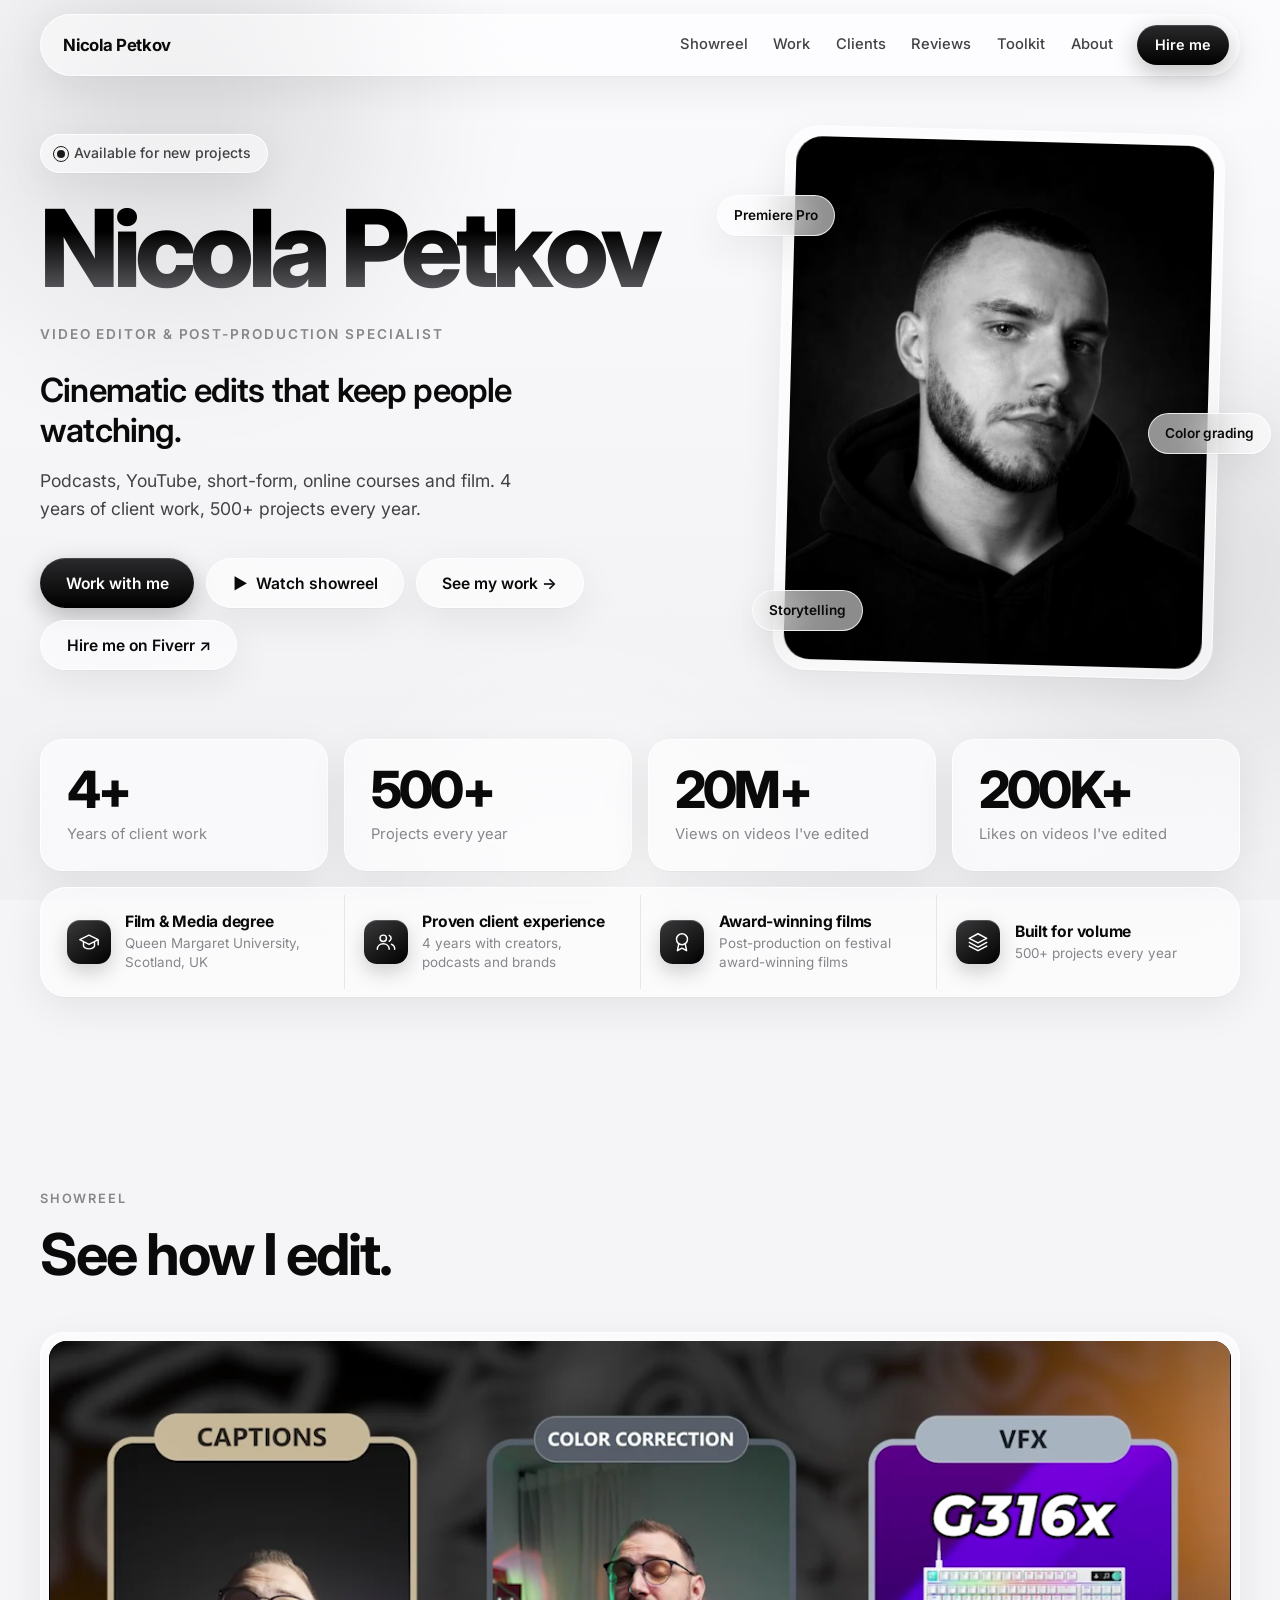
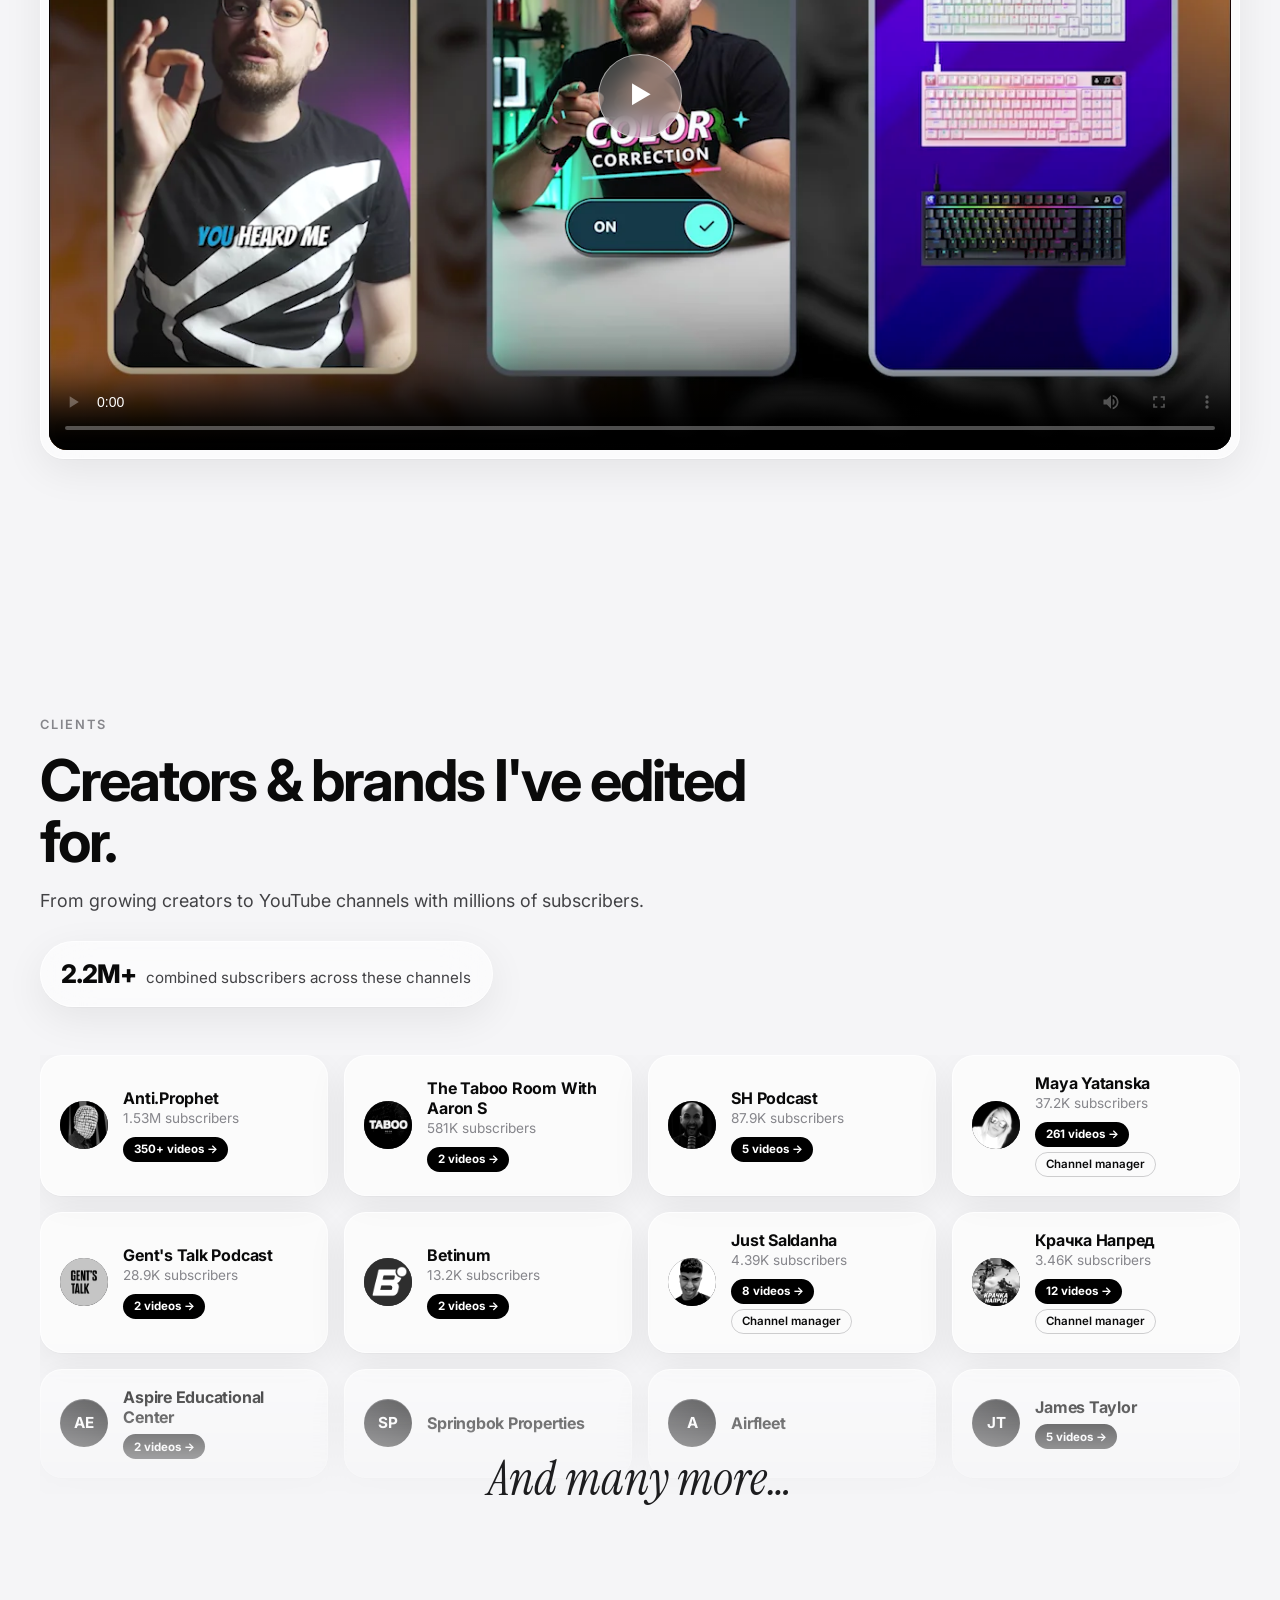
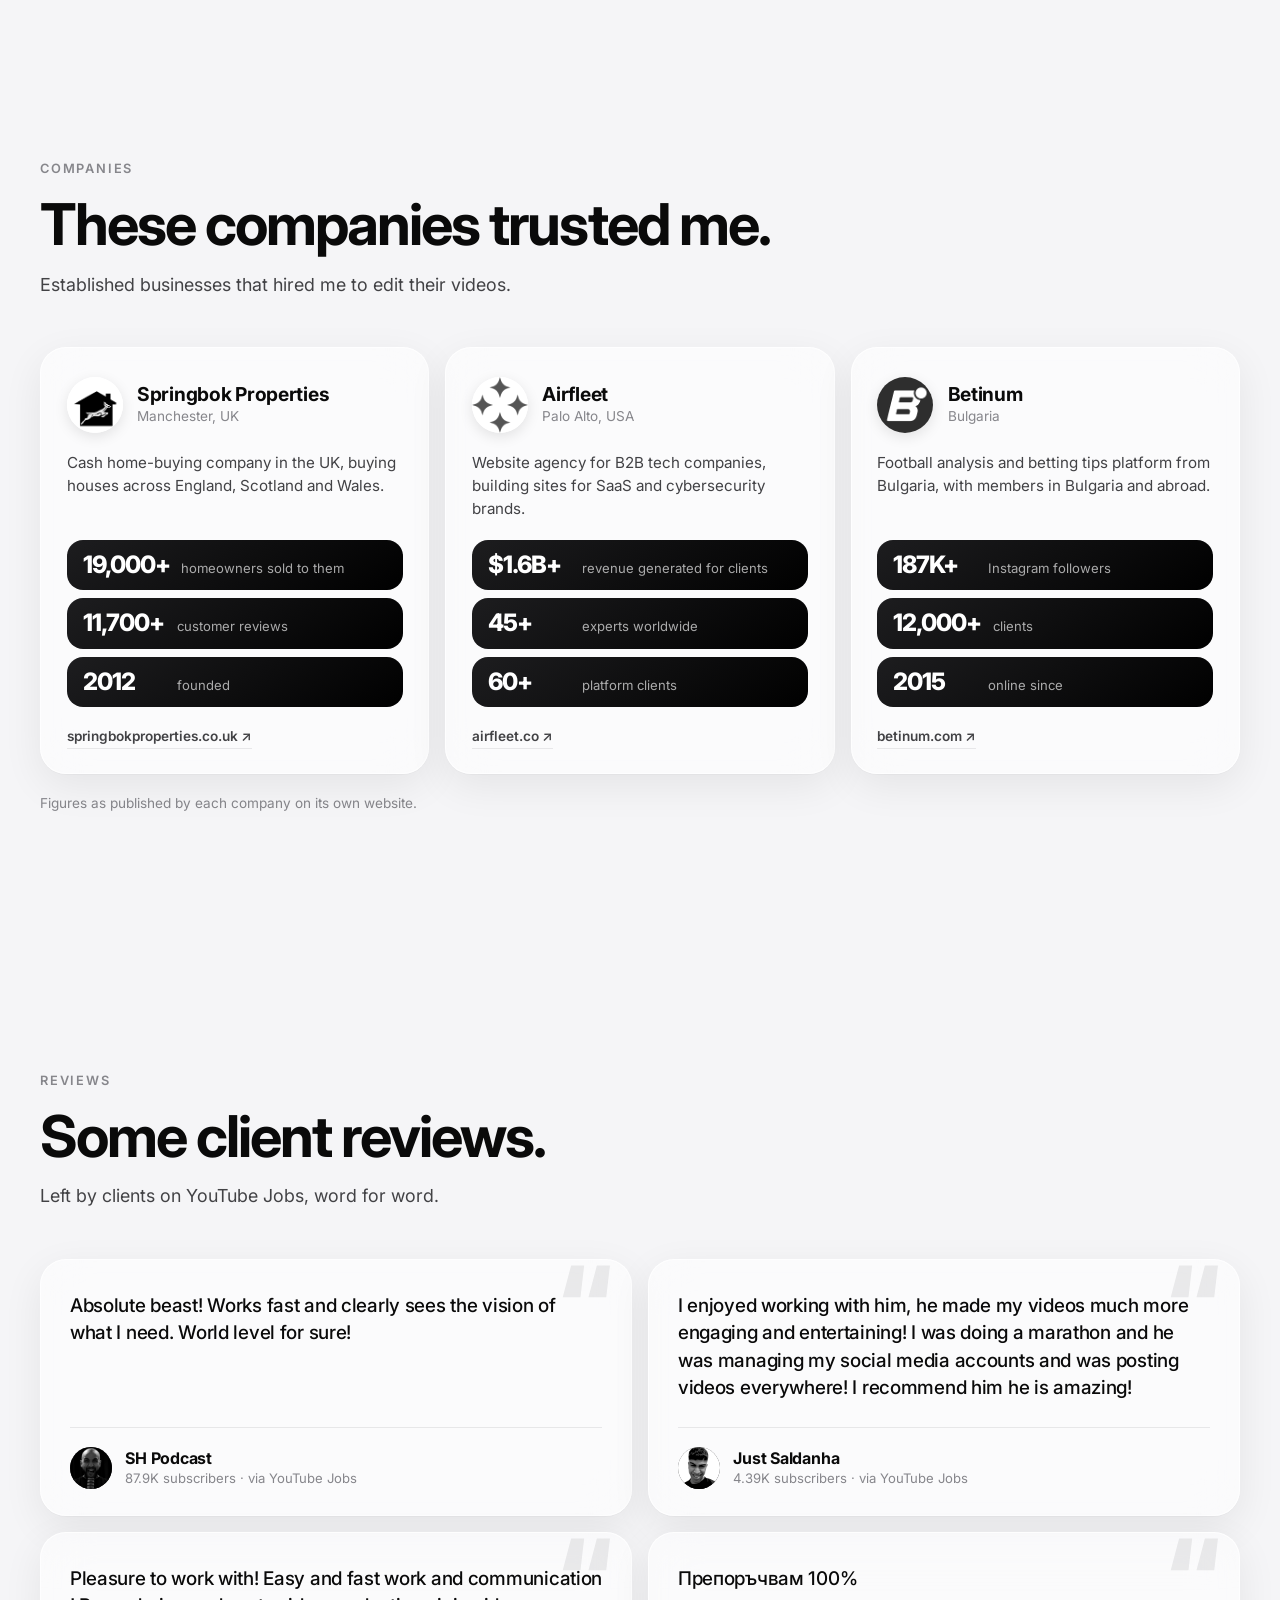
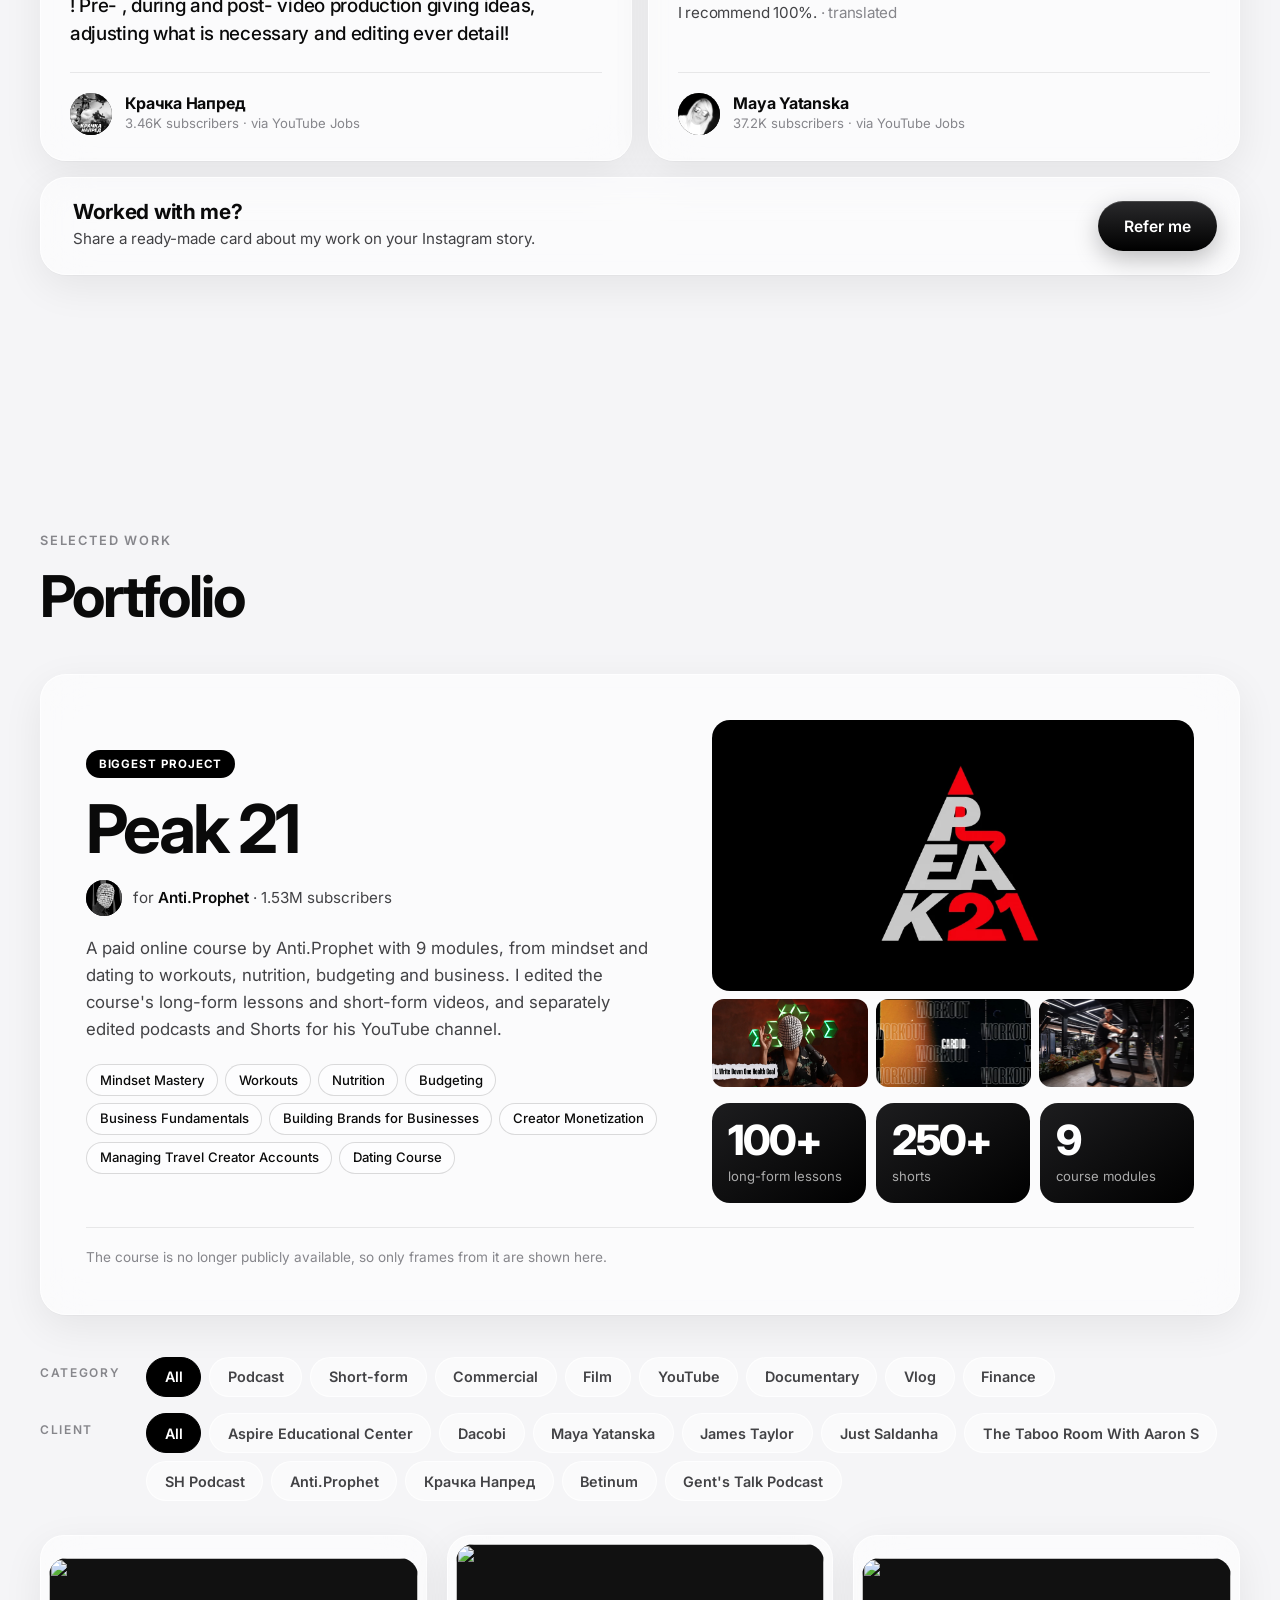
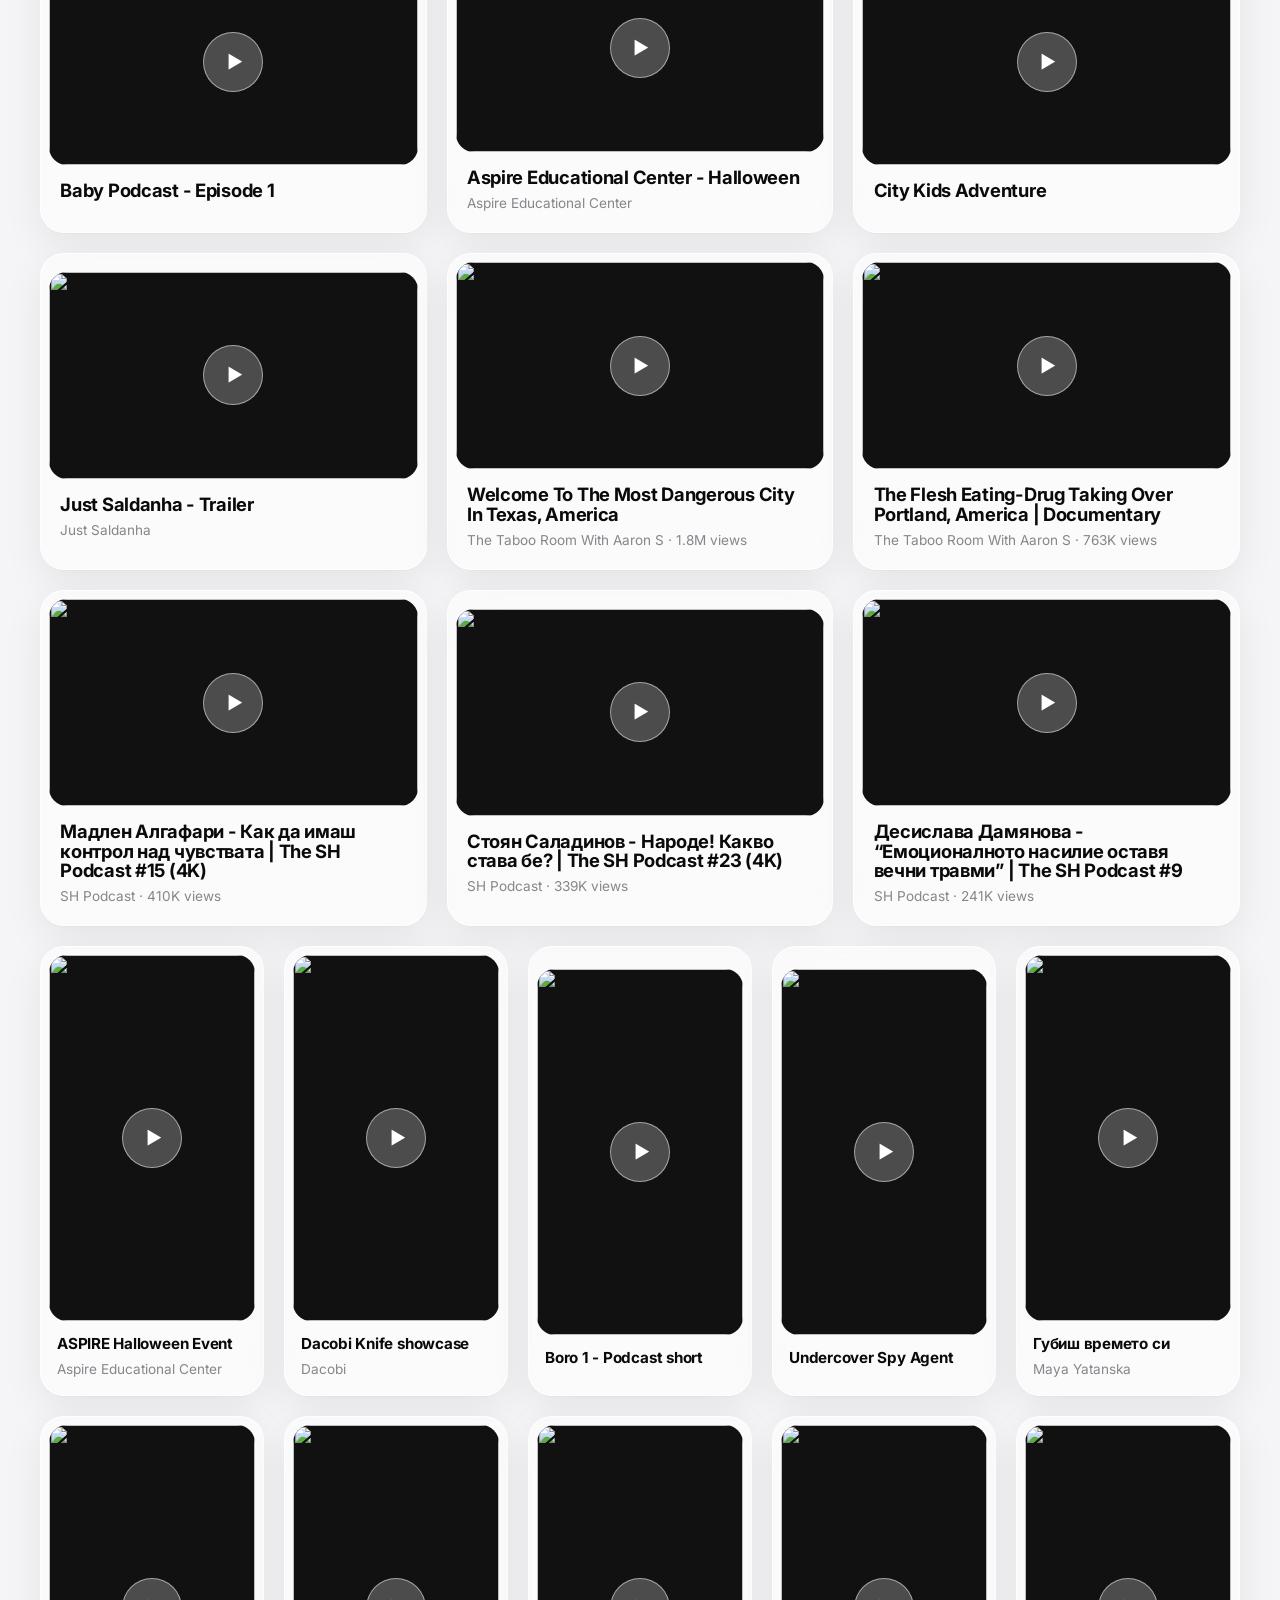
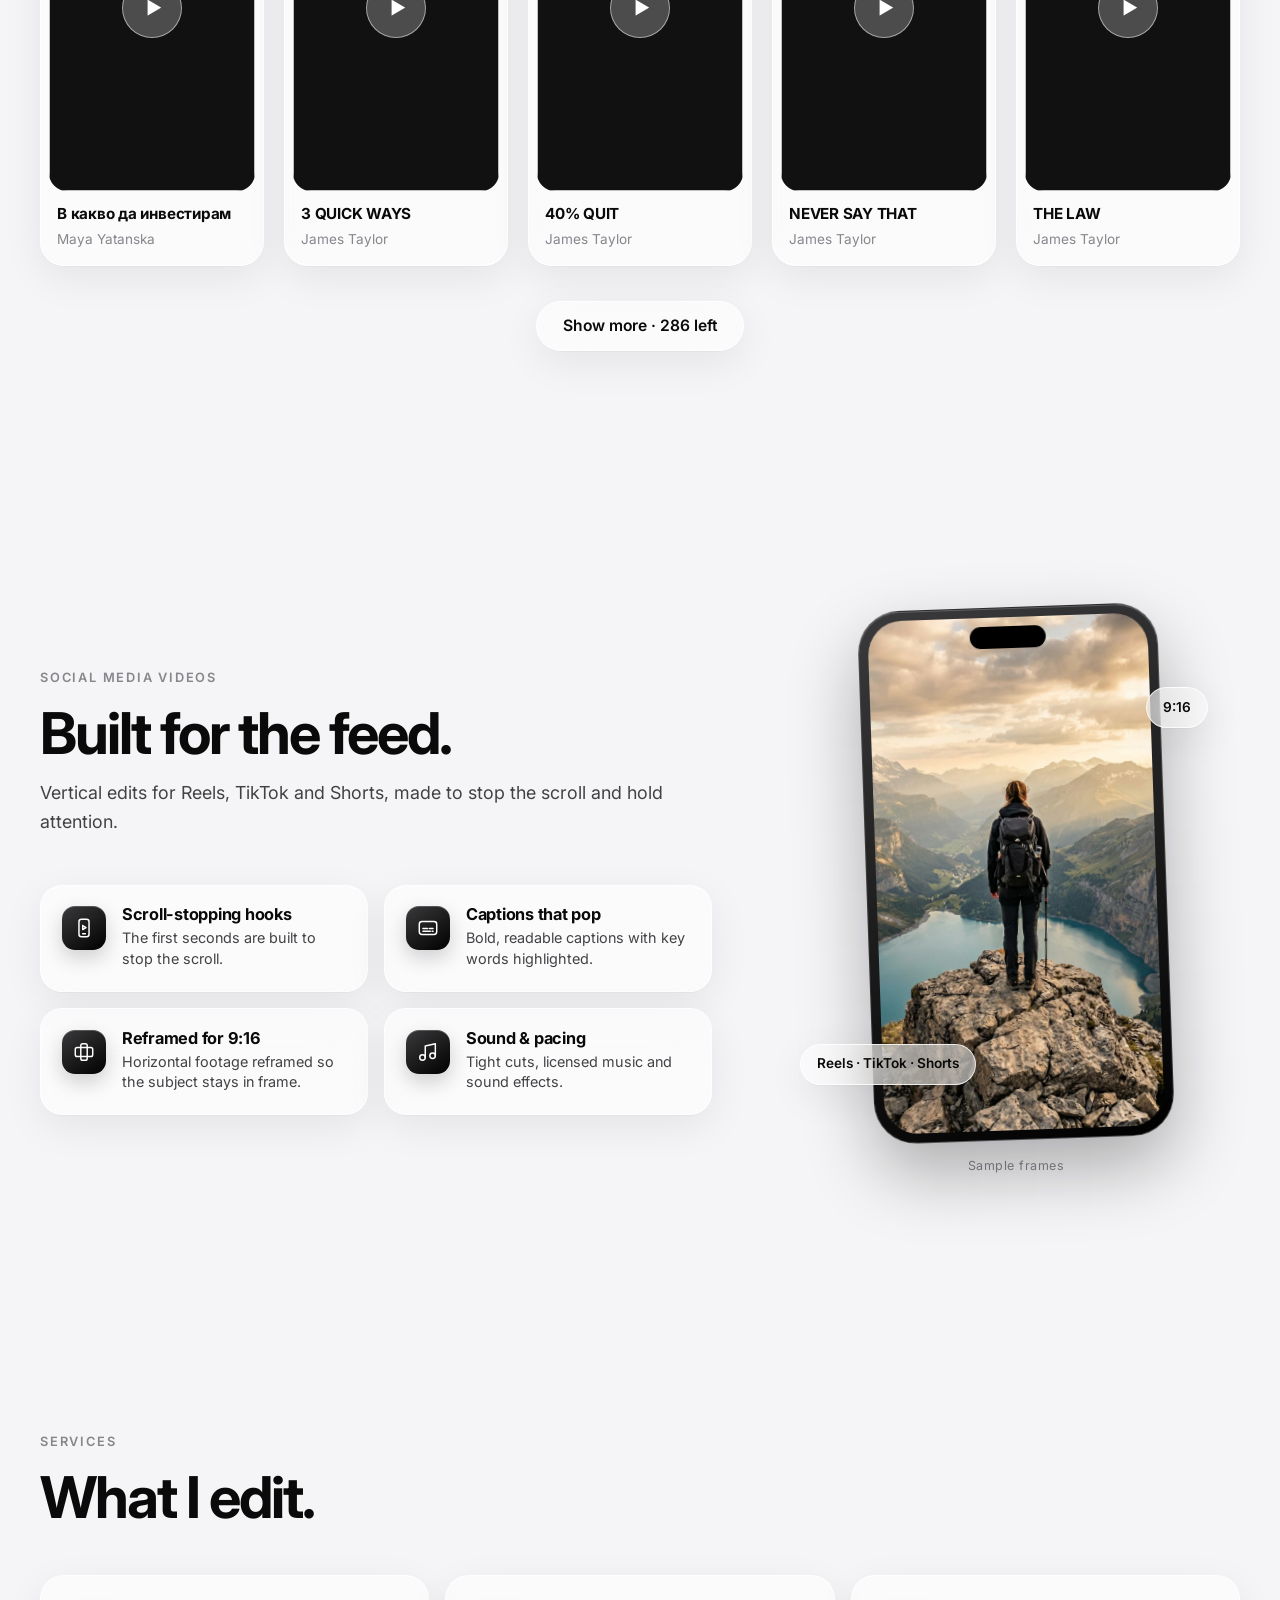
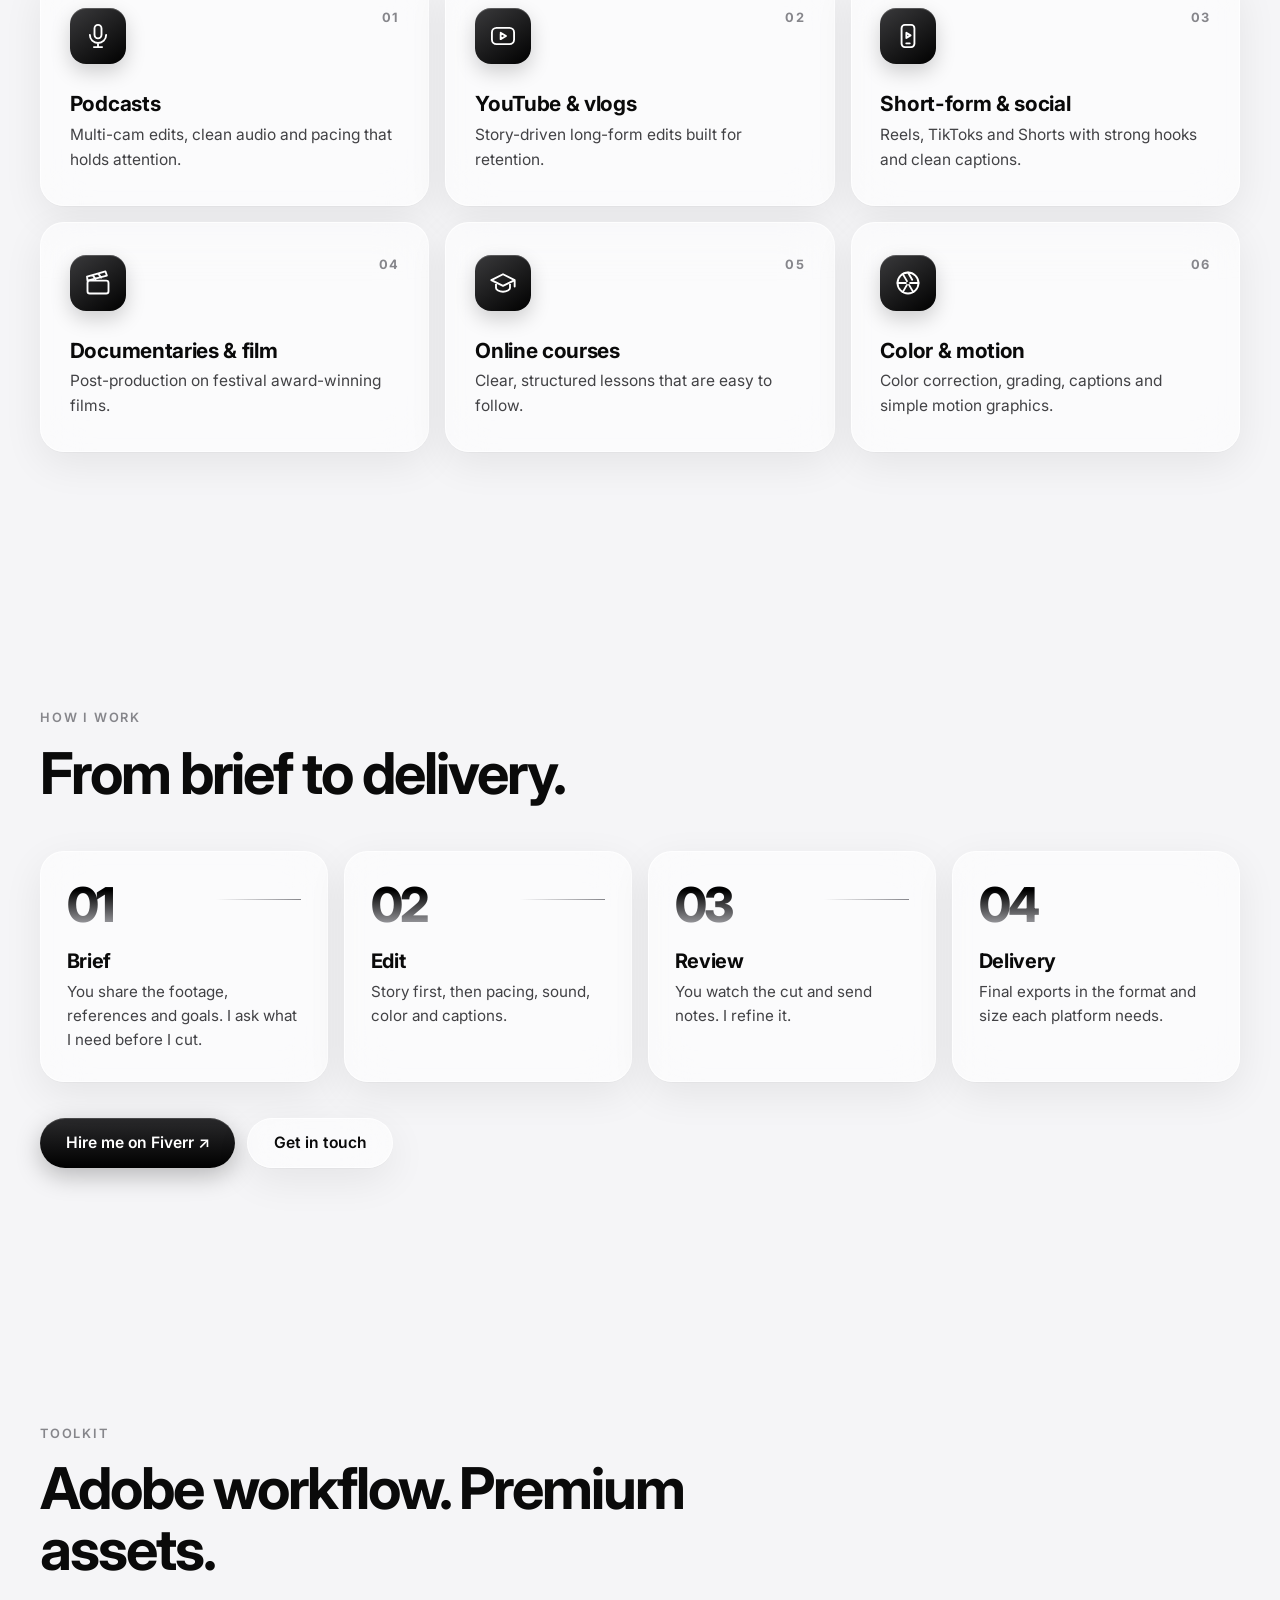
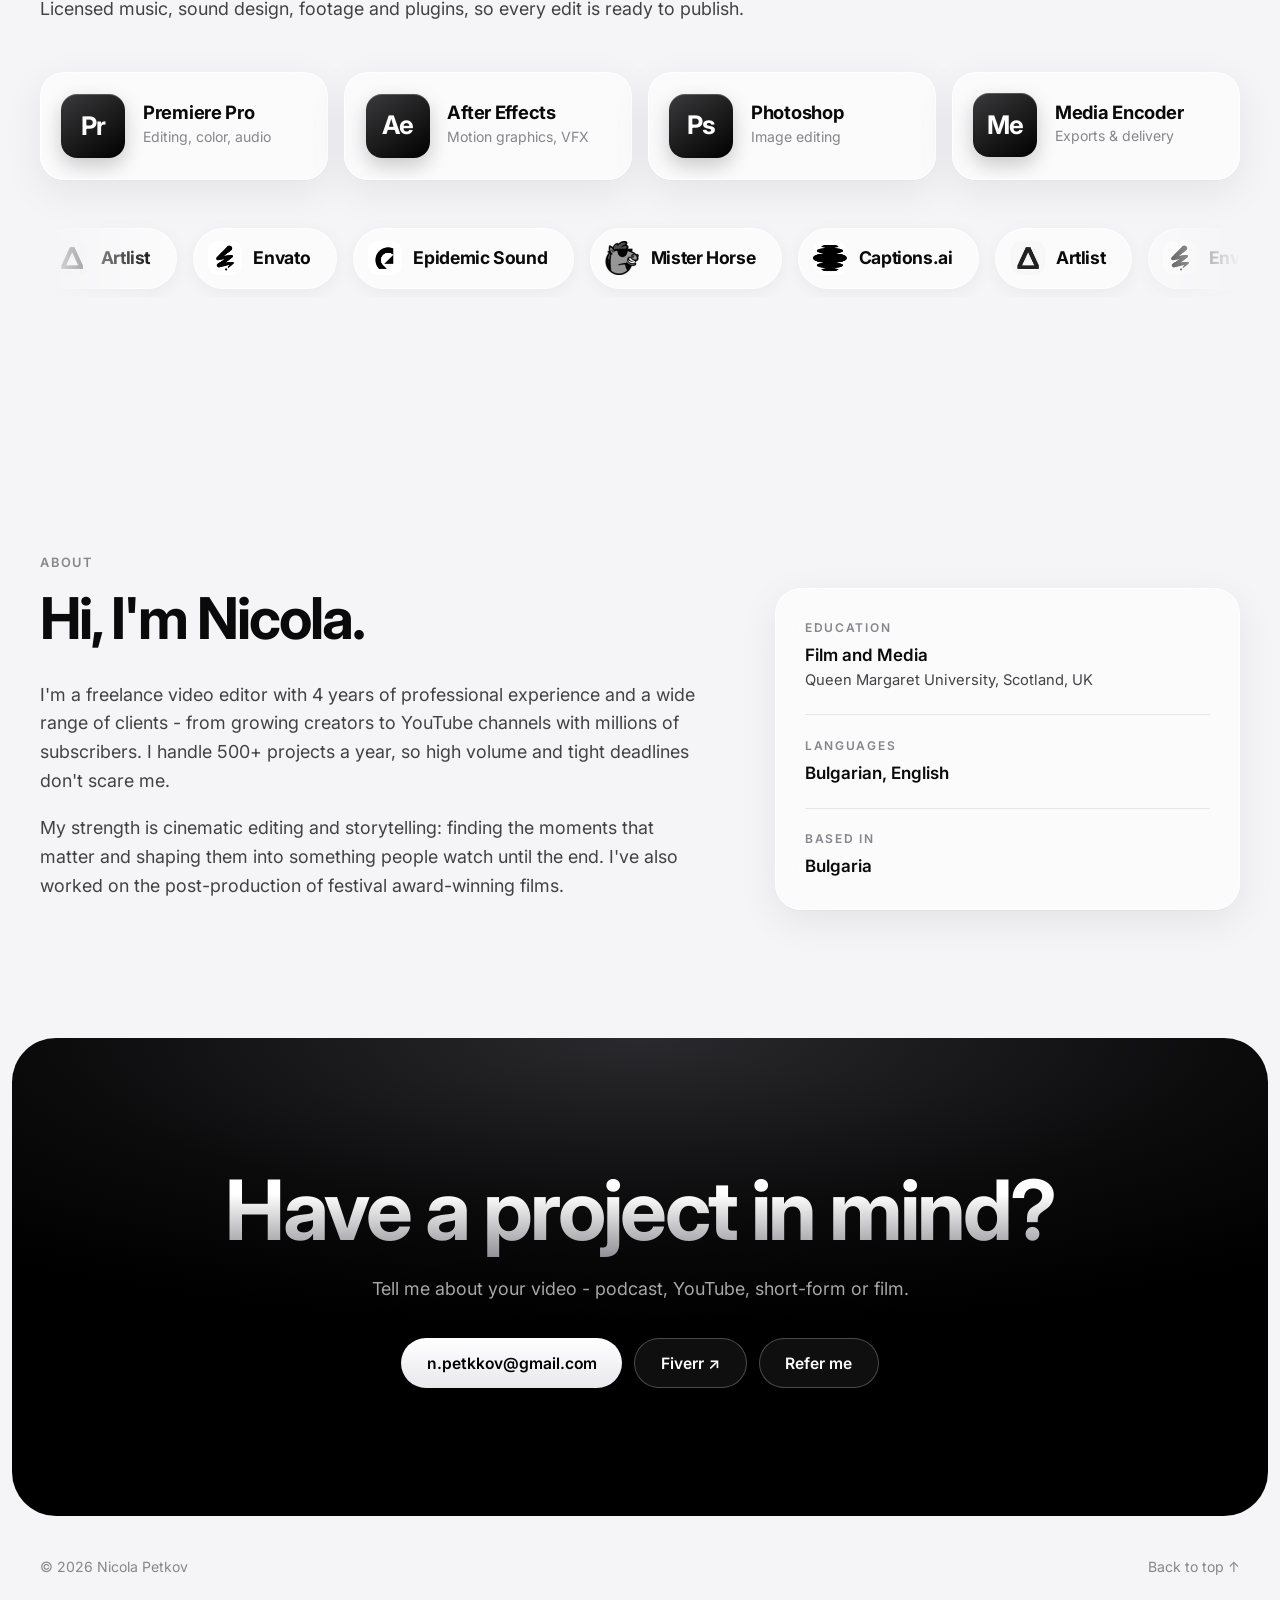
==== commit 8c1eaac5: "Show the showreel on the page Add a Showreel section under the hero with a preview image and play bu" ====
--- a/index.html
+++ b/index.html
@@ -9,7 +9,7 @@
   <link rel="preconnect" href="https://fonts.googleapis.com">
   <link rel="preconnect" href="https://fonts.gstatic.com" crossorigin>
   <link href="https://fonts.googleapis.com/css2?family=Inter:wght@400;500;600;700;800&family=Instrument+Serif:ital@1&display=swap" rel="stylesheet">
-  <link rel="stylesheet" href="style.css">
+  <link rel="stylesheet" href="style.css?v=2">
   <script>document.documentElement.classList.add("js")</script>
 </head>
 <body>
@@ -24,6 +24,7 @@
   <header class="nav glass">
     <a href="#top" class="brand" data-bind="name">Nicola Petkov</a>
     <nav class="links" id="links">
+      <a href="#reel" data-section-link="showreel" hidden>Showreel</a>
       <a href="#work" data-section-link="work">Work</a>
       <a href="#clients">Clients</a>
       <a href="#reviews">Reviews</a>
@@ -63,6 +64,18 @@
 
       <ul class="stats" id="stats"></ul>
       <ul class="creds glass reveal" id="creds" hidden></ul>
+    </section>
+
+    <!-- SHOWREEL -->
+    <section id="showreel" class="section wrap" hidden>
+      <header class="section-head reveal">
+        <p class="eyebrow">Showreel</p>
+        <h2>See how I edit.</h2>
+      </header>
+      <div class="reel glass reveal" id="reel">
+        <video id="reel-video" controls playsinline preload="metadata"></video>
+        <button class="play reel-play" id="reel-play" aria-label="Play showreel">▶</button>
+      </div>
     </section>
 
     <!-- CLIENTS -->
@@ -233,6 +246,6 @@
     </div>
   </dialog>
 
-  <script src="main.js"></script>
+  <script src="main.js?v=2"></script>
 </body>
 </html>
--- a/style.css
+++ b/style.css
@@ -380,12 +380,20 @@
 
 .footer { width: min(var(--max), 100% - 32px); margin: 0 auto; padding: 2.5rem 0; display: flex; justify-content: space-between; color: var(--ink-3); font-size: .88rem; }
 
+/* ---------- Showreel ---------- */
+.reel { position: relative; width: min(100%, calc((100vh - 130px) * 5 / 3)); margin-inline: auto; padding: 8px; border-radius: 24px; }
+.reel video { display: block; width: 100%; aspect-ratio: 5 / 3; border-radius: 18px; background: #111; }
+.reel-play { width: 84px; height: 84px; font-size: 1.5rem; }
+.reel-play:hover { transform: scale(1.1); background: rgba(255, 255, 255, .4); }
+
 /* ---------- Video player ---------- */
 .player { border: 0; padding: 0; background: transparent; width: min(1100px, 92vw); max-width: none; max-height: 90vh; margin: auto; overflow: visible; }
 .player::backdrop { background: rgba(0, 0, 0, .7); -webkit-backdrop-filter: blur(16px); backdrop-filter: blur(16px); }
 .player-frame { aspect-ratio: 16 / 9; border-radius: 22px; overflow: hidden; background: #000; box-shadow: 0 30px 80px rgba(0, 0, 0, .5); }
 .player-frame.vertical { aspect-ratio: 9 / 16; height: min(84vh, 760px); margin: 0 auto; }
+.player-frame.file { max-height: 84vh; }
 .player-frame iframe { width: 100%; height: 100%; border: 0; display: block; }
+.player-frame video { width: 100%; height: 100%; display: block; object-fit: contain; background: #000; }
 .player .close { position: absolute; top: -52px; right: 0; width: 40px; height: 40px; border-radius: 50%; color: #fff; background: rgba(255, 255, 255, .15); border: 1px solid rgba(255, 255, 255, .3); }
 
 /* ---------- Refer me ---------- */
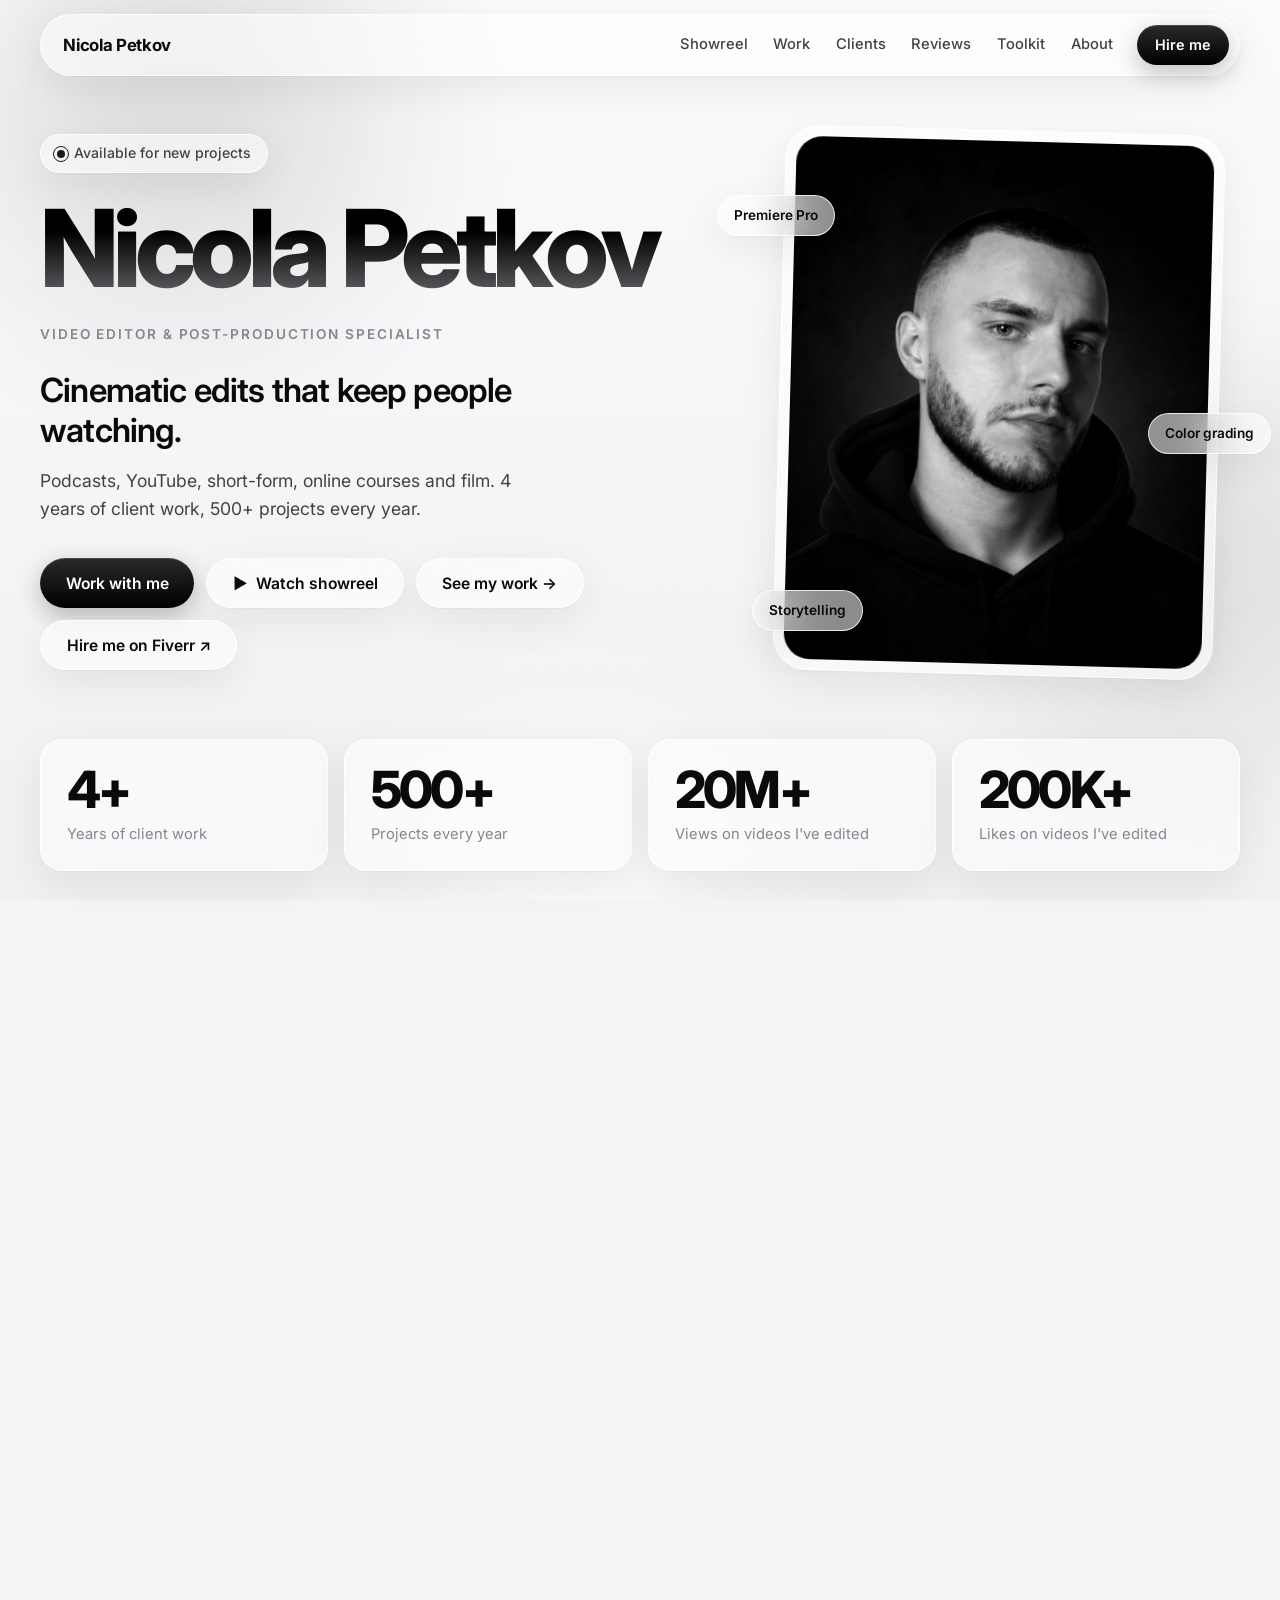
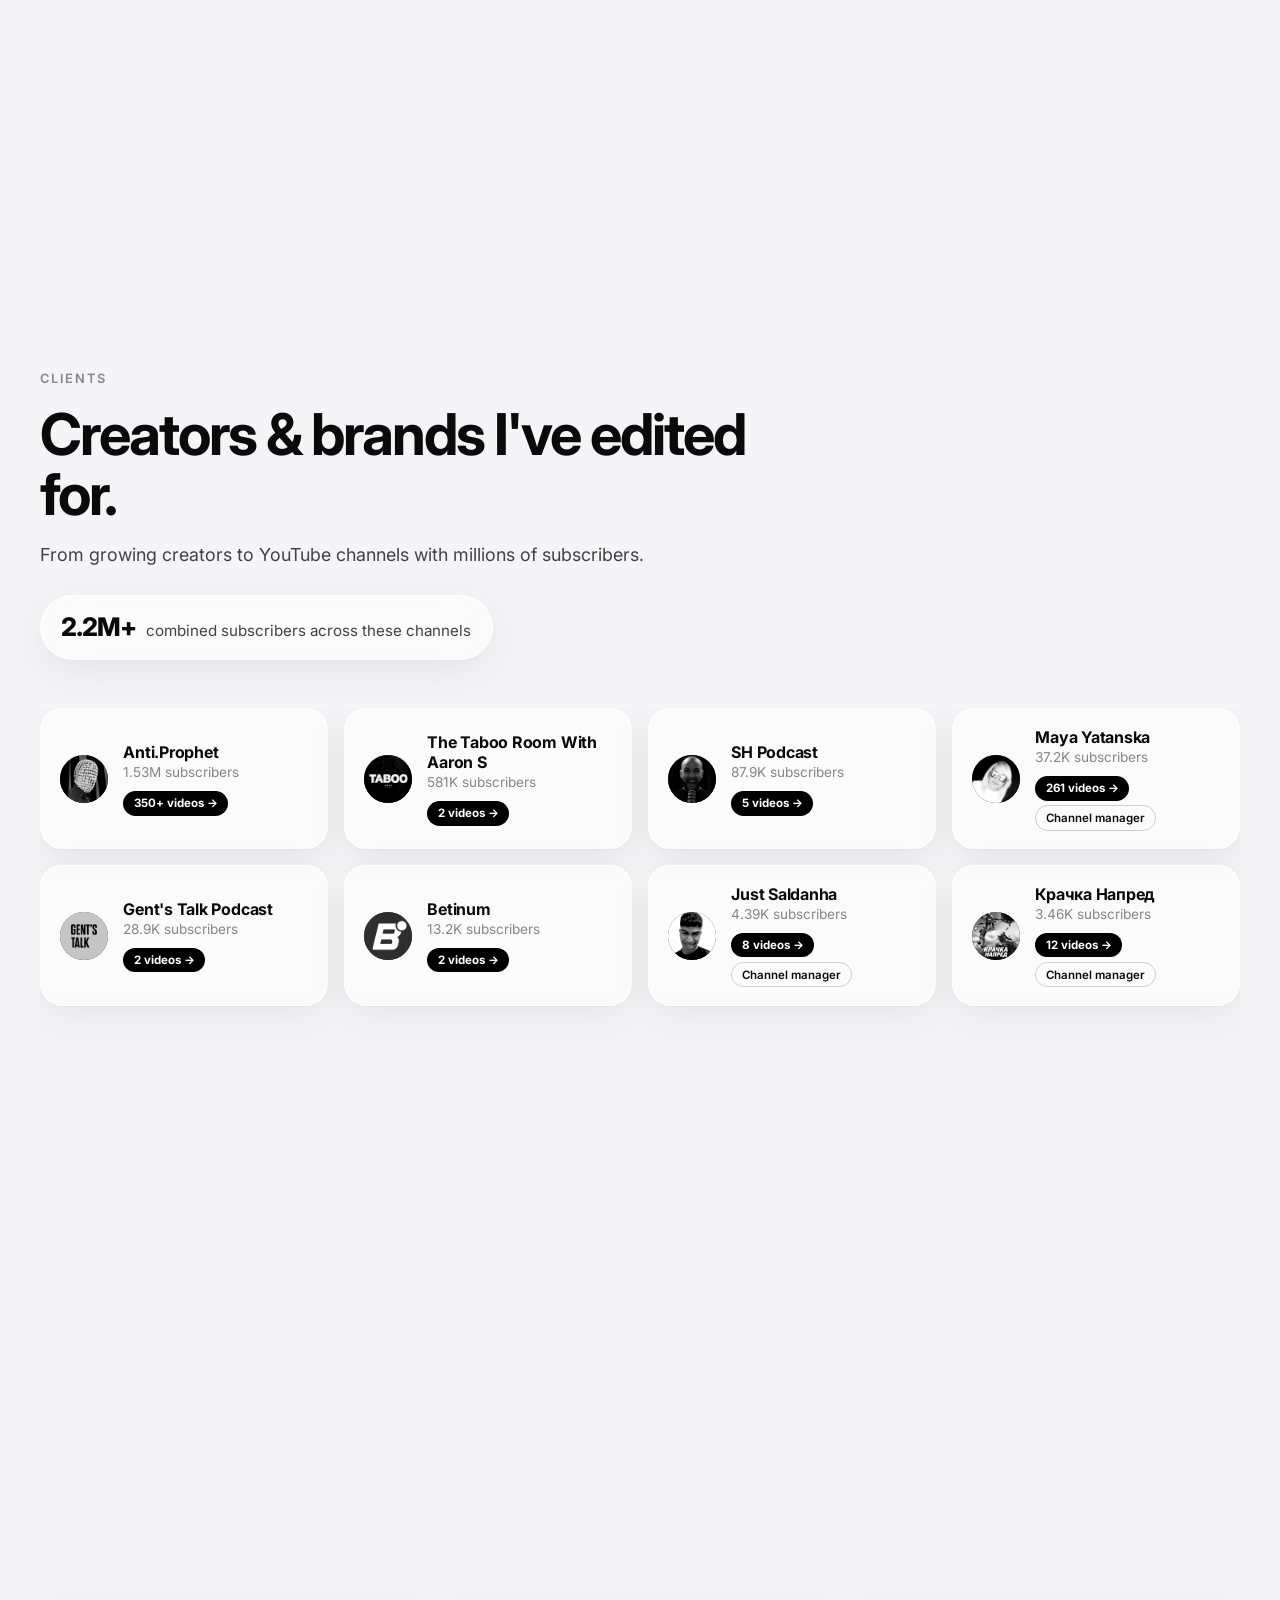
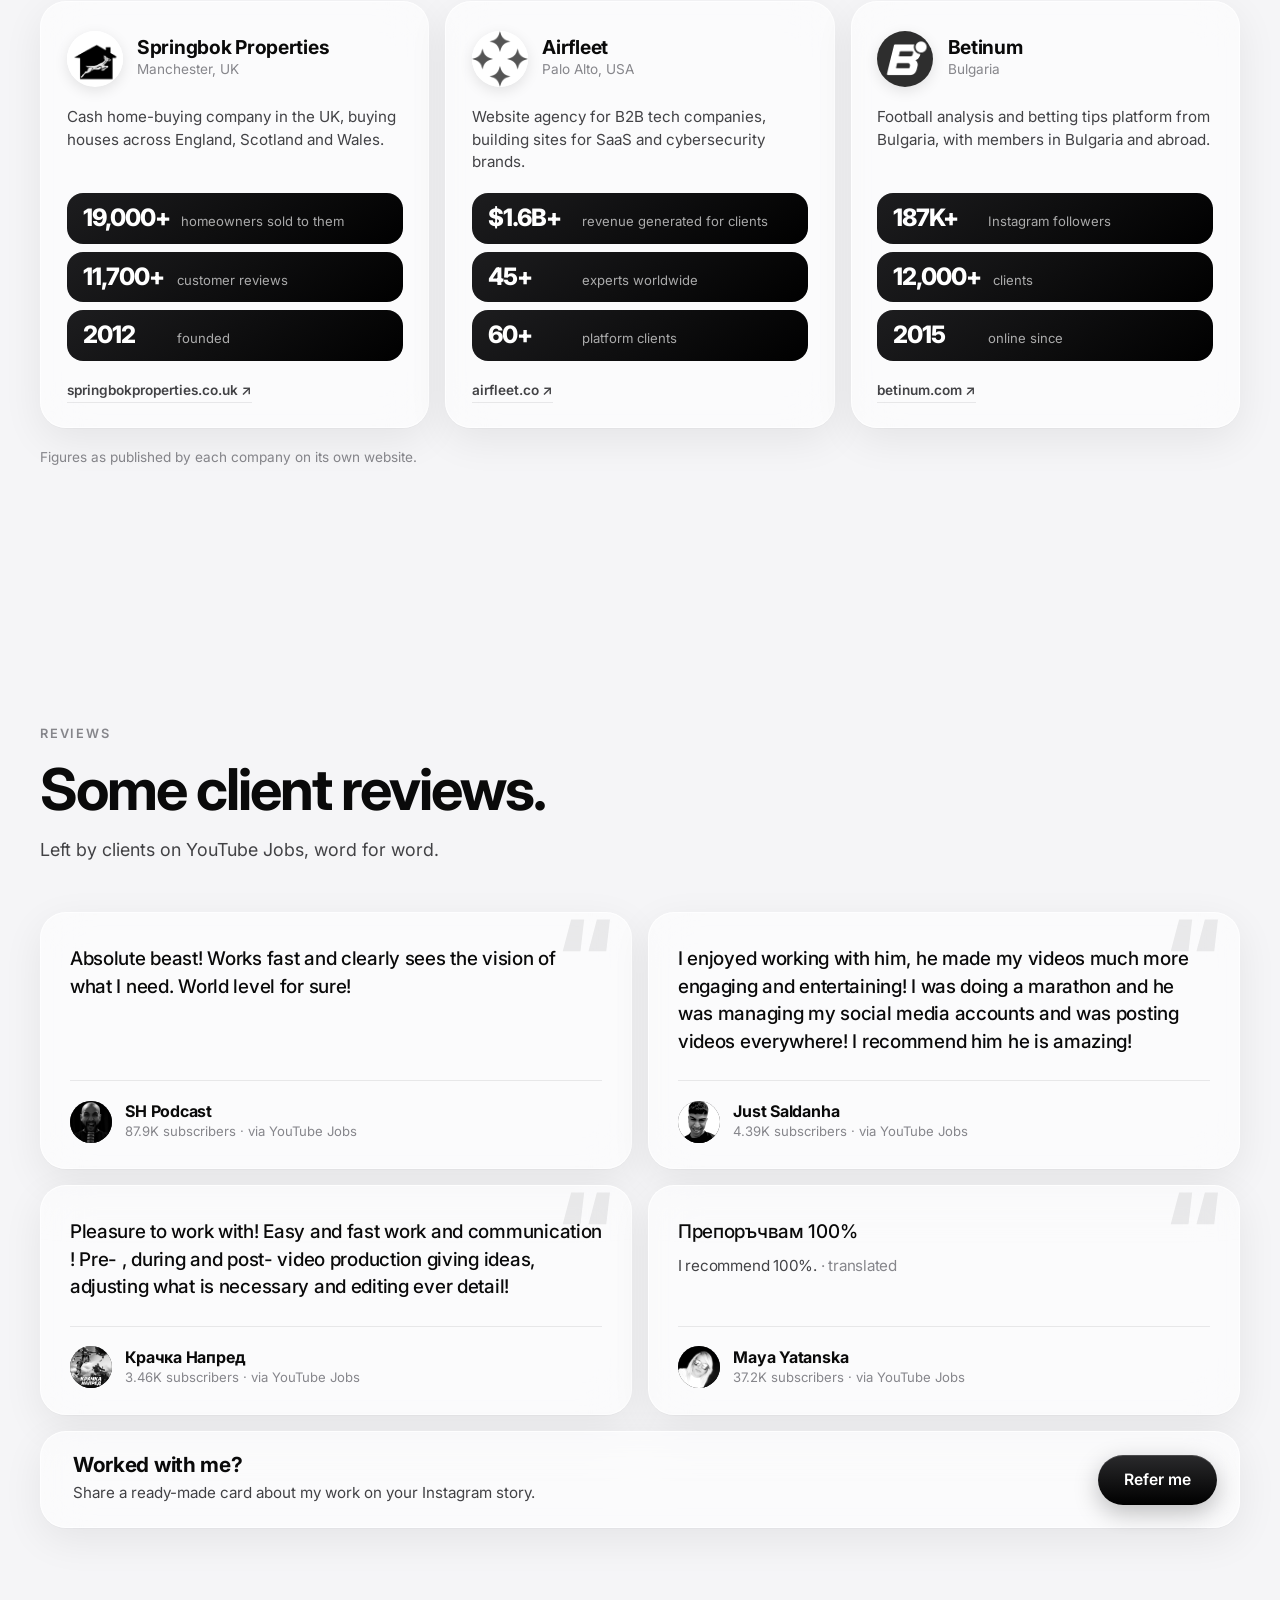
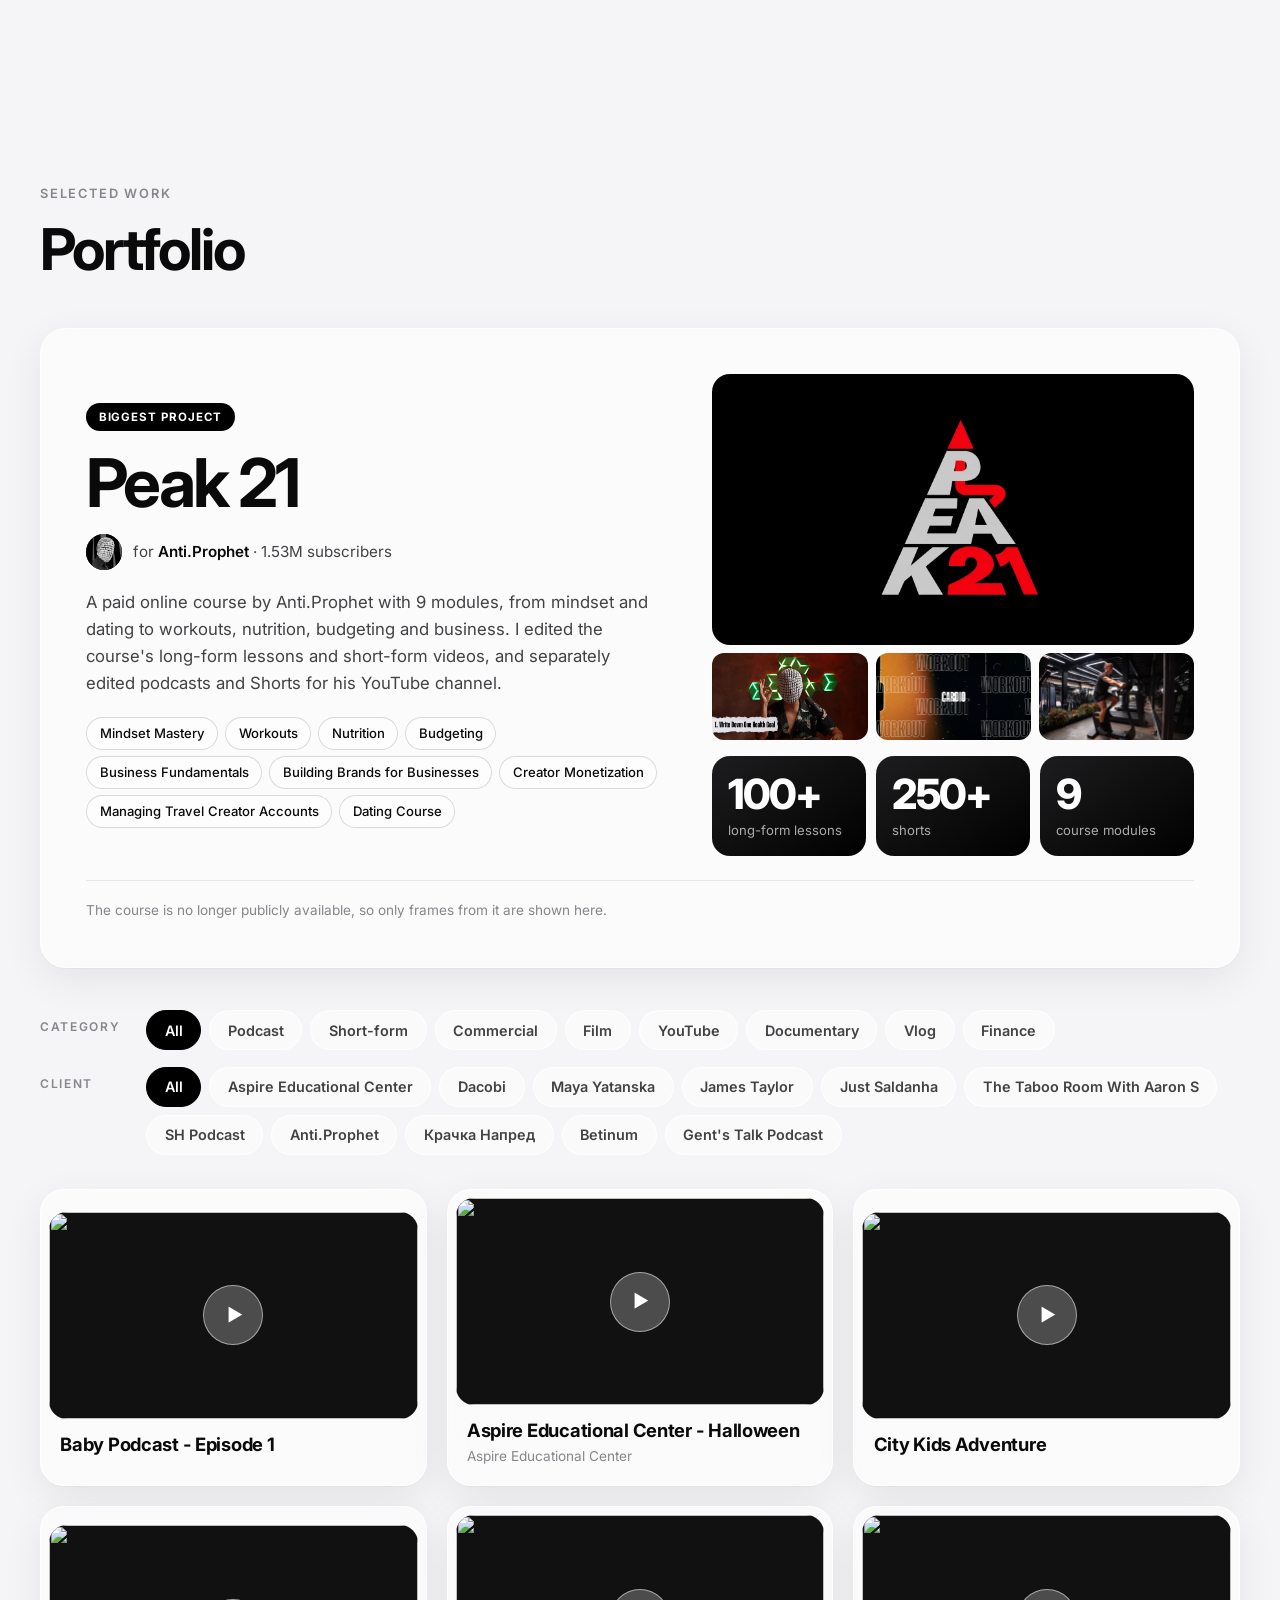
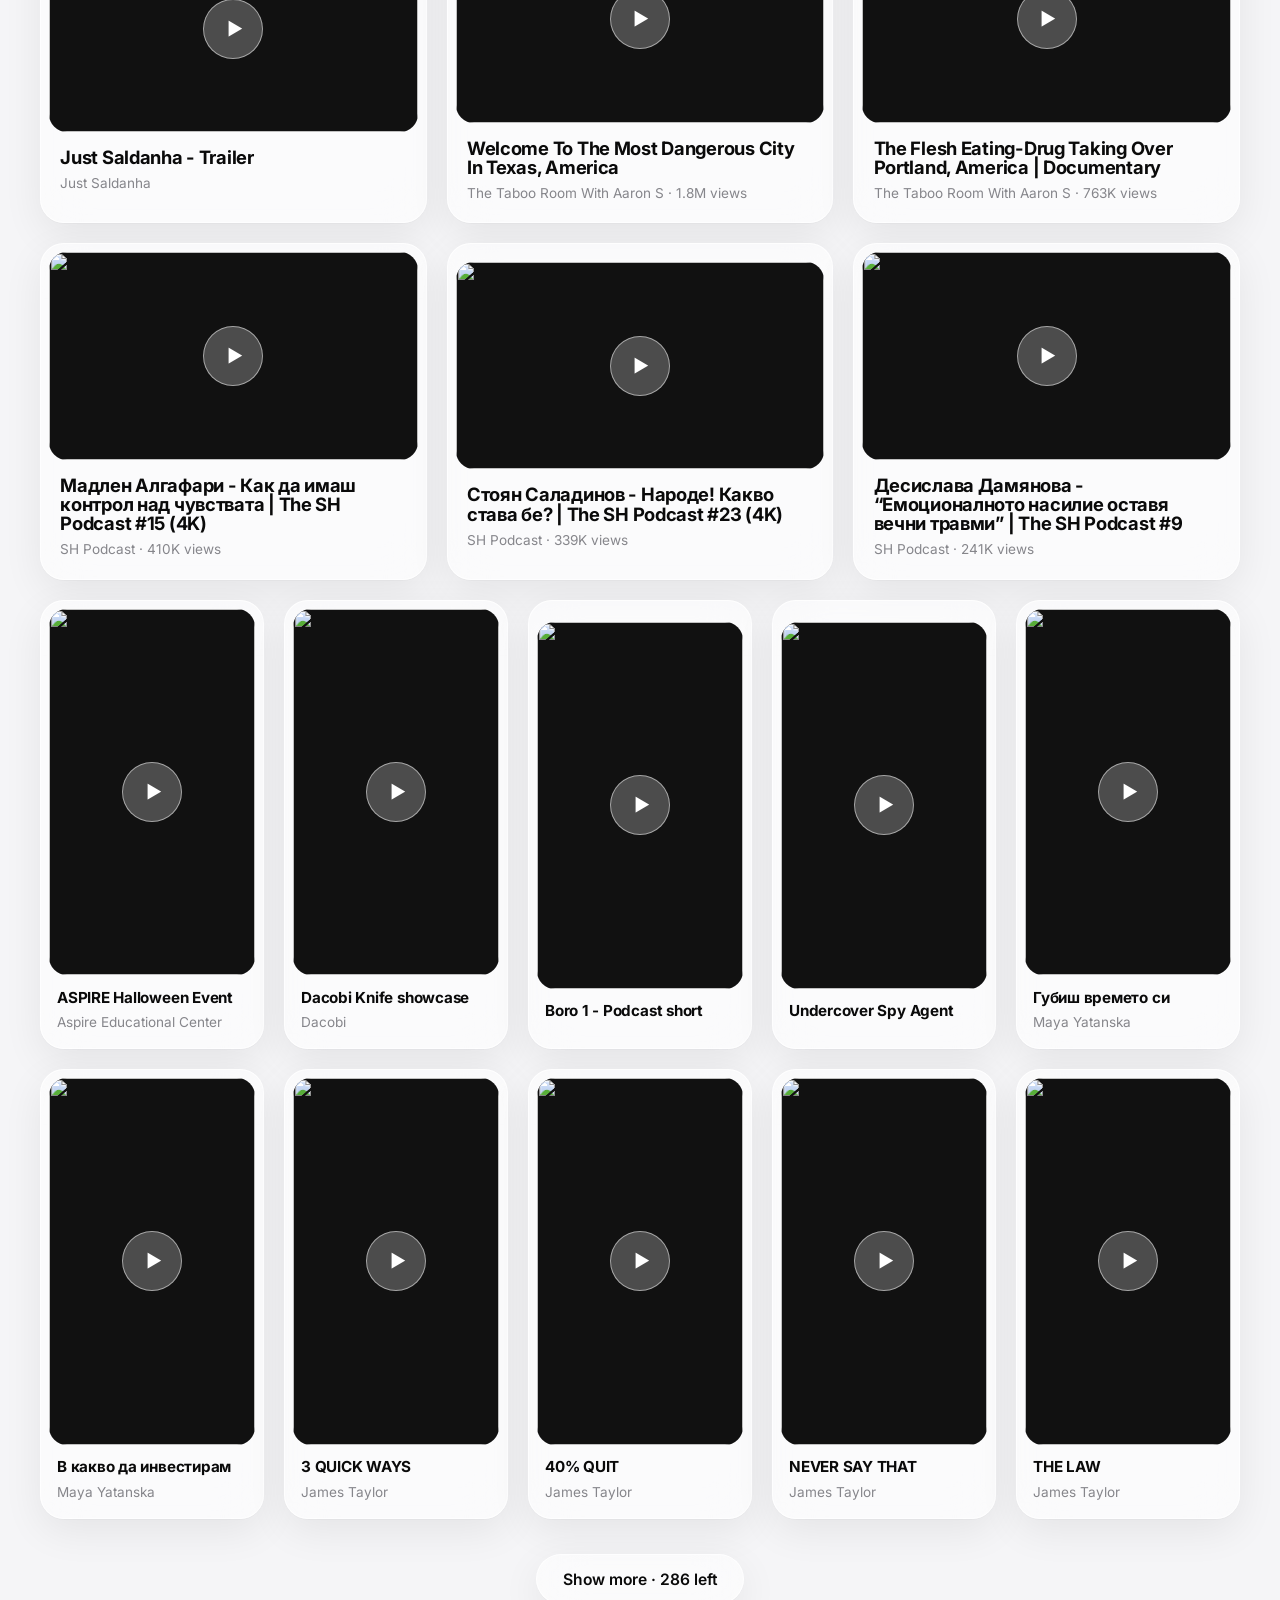
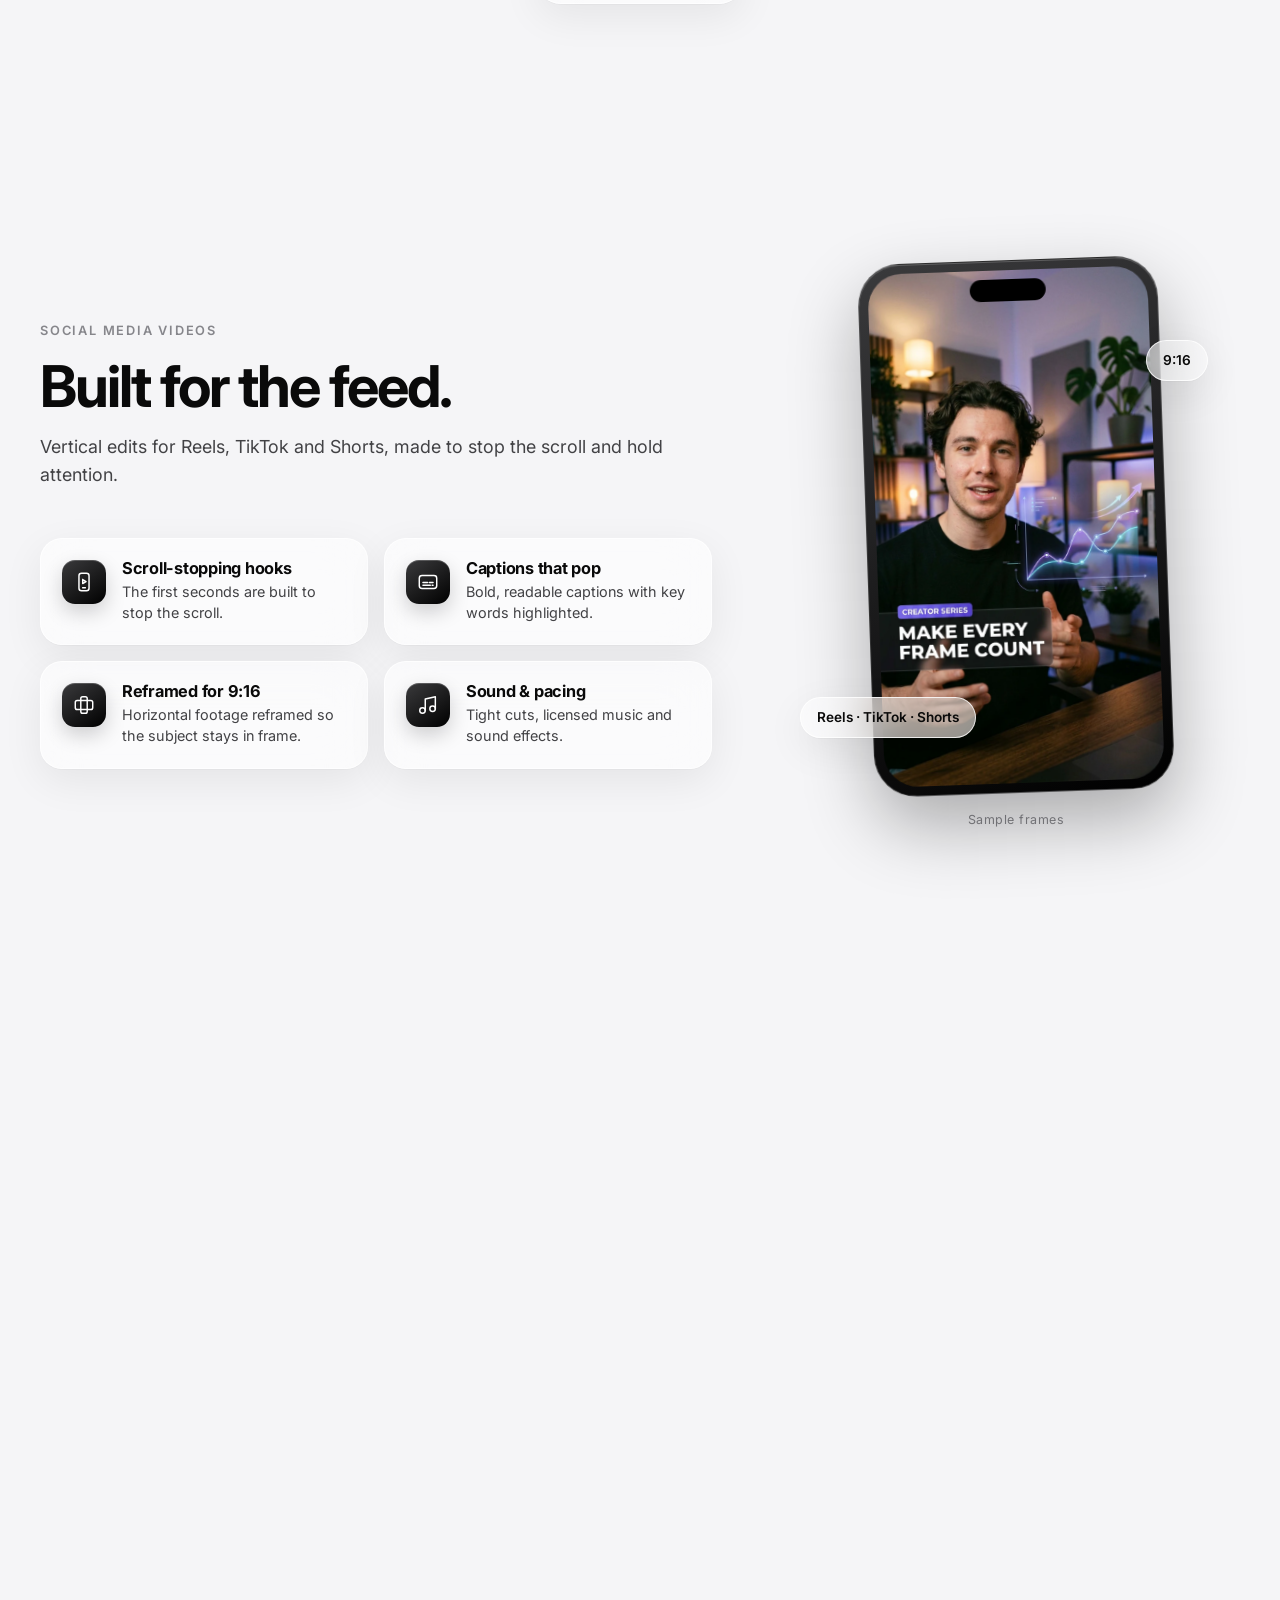
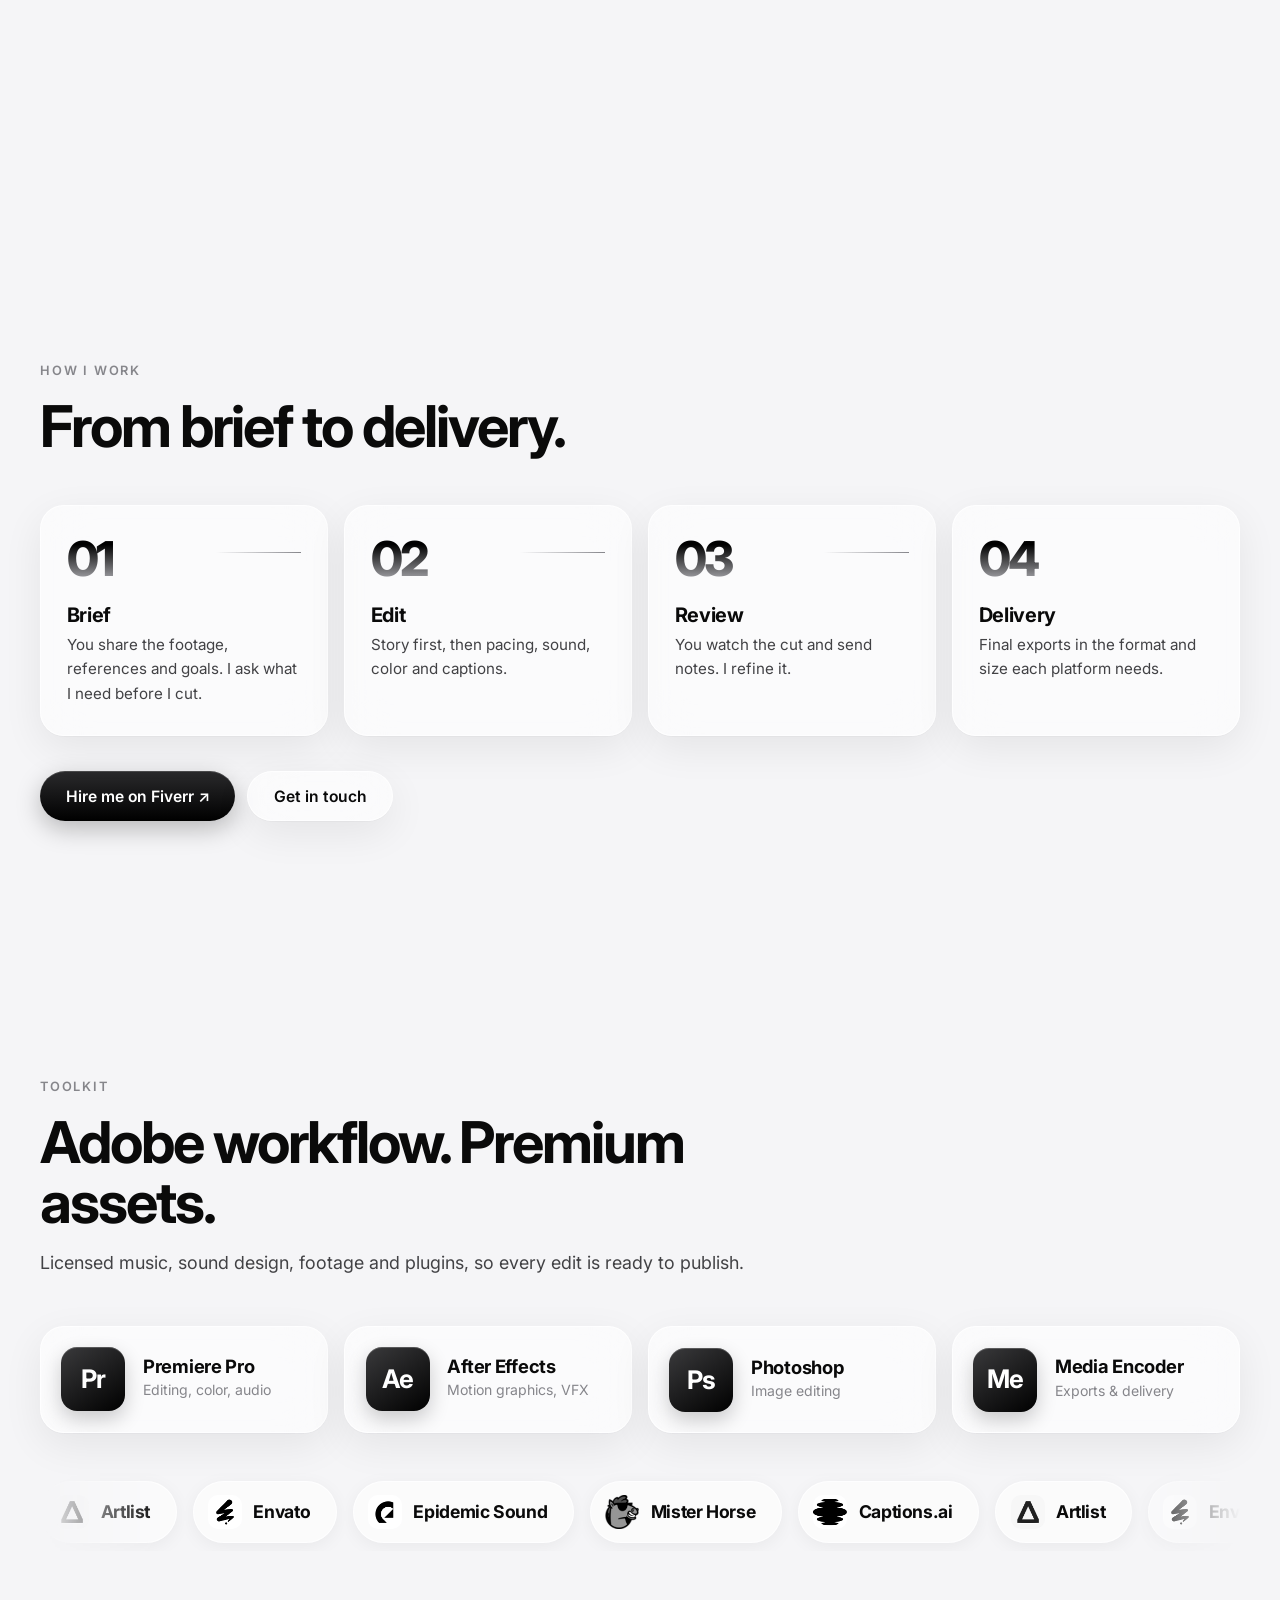
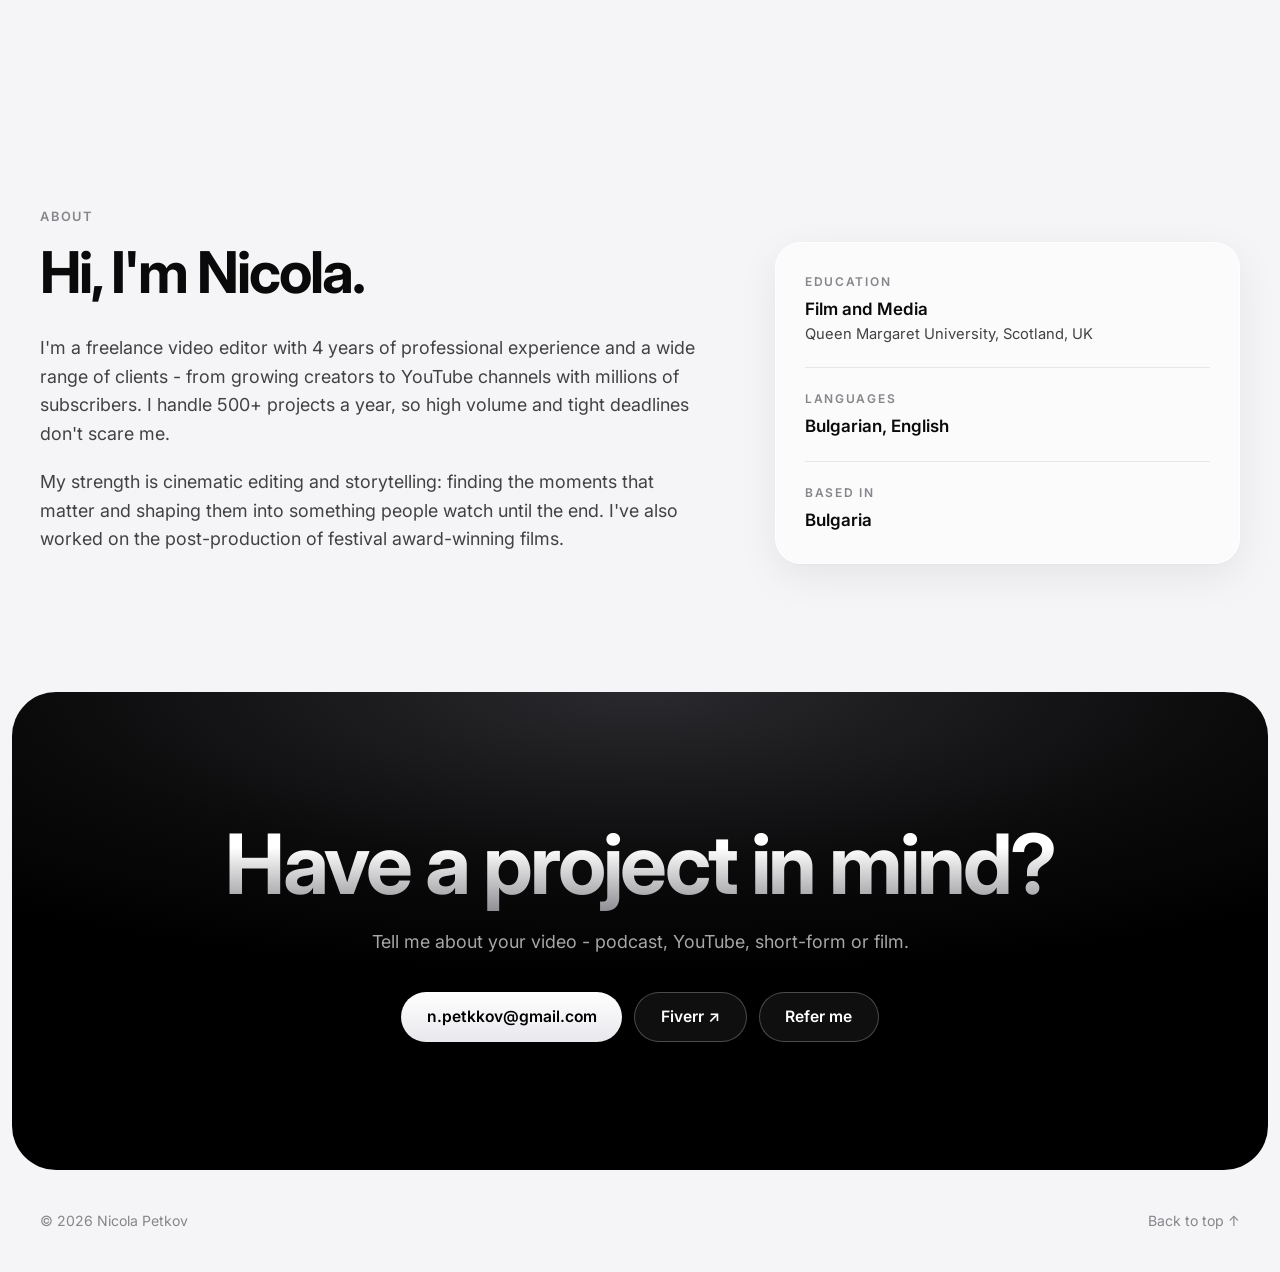
==== commit 03c4b85f: "Make the showreel bigger and remove its heading Co-Authored-By: Claude Opus 5.5 <noreply@anthropic.c" ====
--- a/index.html
+++ b/index.html
@@ -9,7 +9,7 @@
   <link rel="preconnect" href="https://fonts.googleapis.com">
   <link rel="preconnect" href="https://fonts.gstatic.com" crossorigin>
   <link href="https://fonts.googleapis.com/css2?family=Inter:wght@400;500;600;700;800&family=Instrument+Serif:ital@1&display=swap" rel="stylesheet">
-  <link rel="stylesheet" href="style.css?v=2">
+  <link rel="stylesheet" href="style.css?v=3">
   <script>document.documentElement.classList.add("js")</script>
 </head>
 <body>
@@ -67,11 +67,7 @@
     </section>
 
     <!-- SHOWREEL -->
-    <section id="showreel" class="section wrap" hidden>
-      <header class="section-head reveal">
-        <p class="eyebrow">Showreel</p>
-        <h2>See how I edit.</h2>
-      </header>
+    <section id="showreel" class="showreel" aria-label="Showreel" hidden>
       <div class="reel glass reveal" id="reel">
         <video id="reel-video" controls playsinline preload="metadata"></video>
         <button class="play reel-play" id="reel-play" aria-label="Play showreel">▶</button>
@@ -246,6 +242,6 @@
     </div>
   </dialog>
 
-  <script src="main.js?v=2"></script>
+  <script src="main.js?v=3"></script>
 </body>
 </html>
--- a/style.css
+++ b/style.css
@@ -381,7 +381,8 @@
 .footer { width: min(var(--max), 100% - 32px); margin: 0 auto; padding: 2.5rem 0; display: flex; justify-content: space-between; color: var(--ink-3); font-size: .88rem; }
 
 /* ---------- Showreel ---------- */
-.reel { position: relative; width: min(100%, calc((100vh - 130px) * 5 / 3)); margin-inline: auto; padding: 8px; border-radius: 24px; }
+.showreel { padding: 1.5rem 16px 0; }
+.reel { position: relative; width: min(100%, 1600px, calc((100vh - 110px) * 5 / 3)); margin-inline: auto; padding: 8px; border-radius: 24px; }
 .reel video { display: block; width: 100%; aspect-ratio: 5 / 3; border-radius: 18px; background: #111; }
 .reel-play { width: 84px; height: 84px; font-size: 1.5rem; }
 .reel-play:hover { transform: scale(1.1); background: rgba(255, 255, 255, .4); }
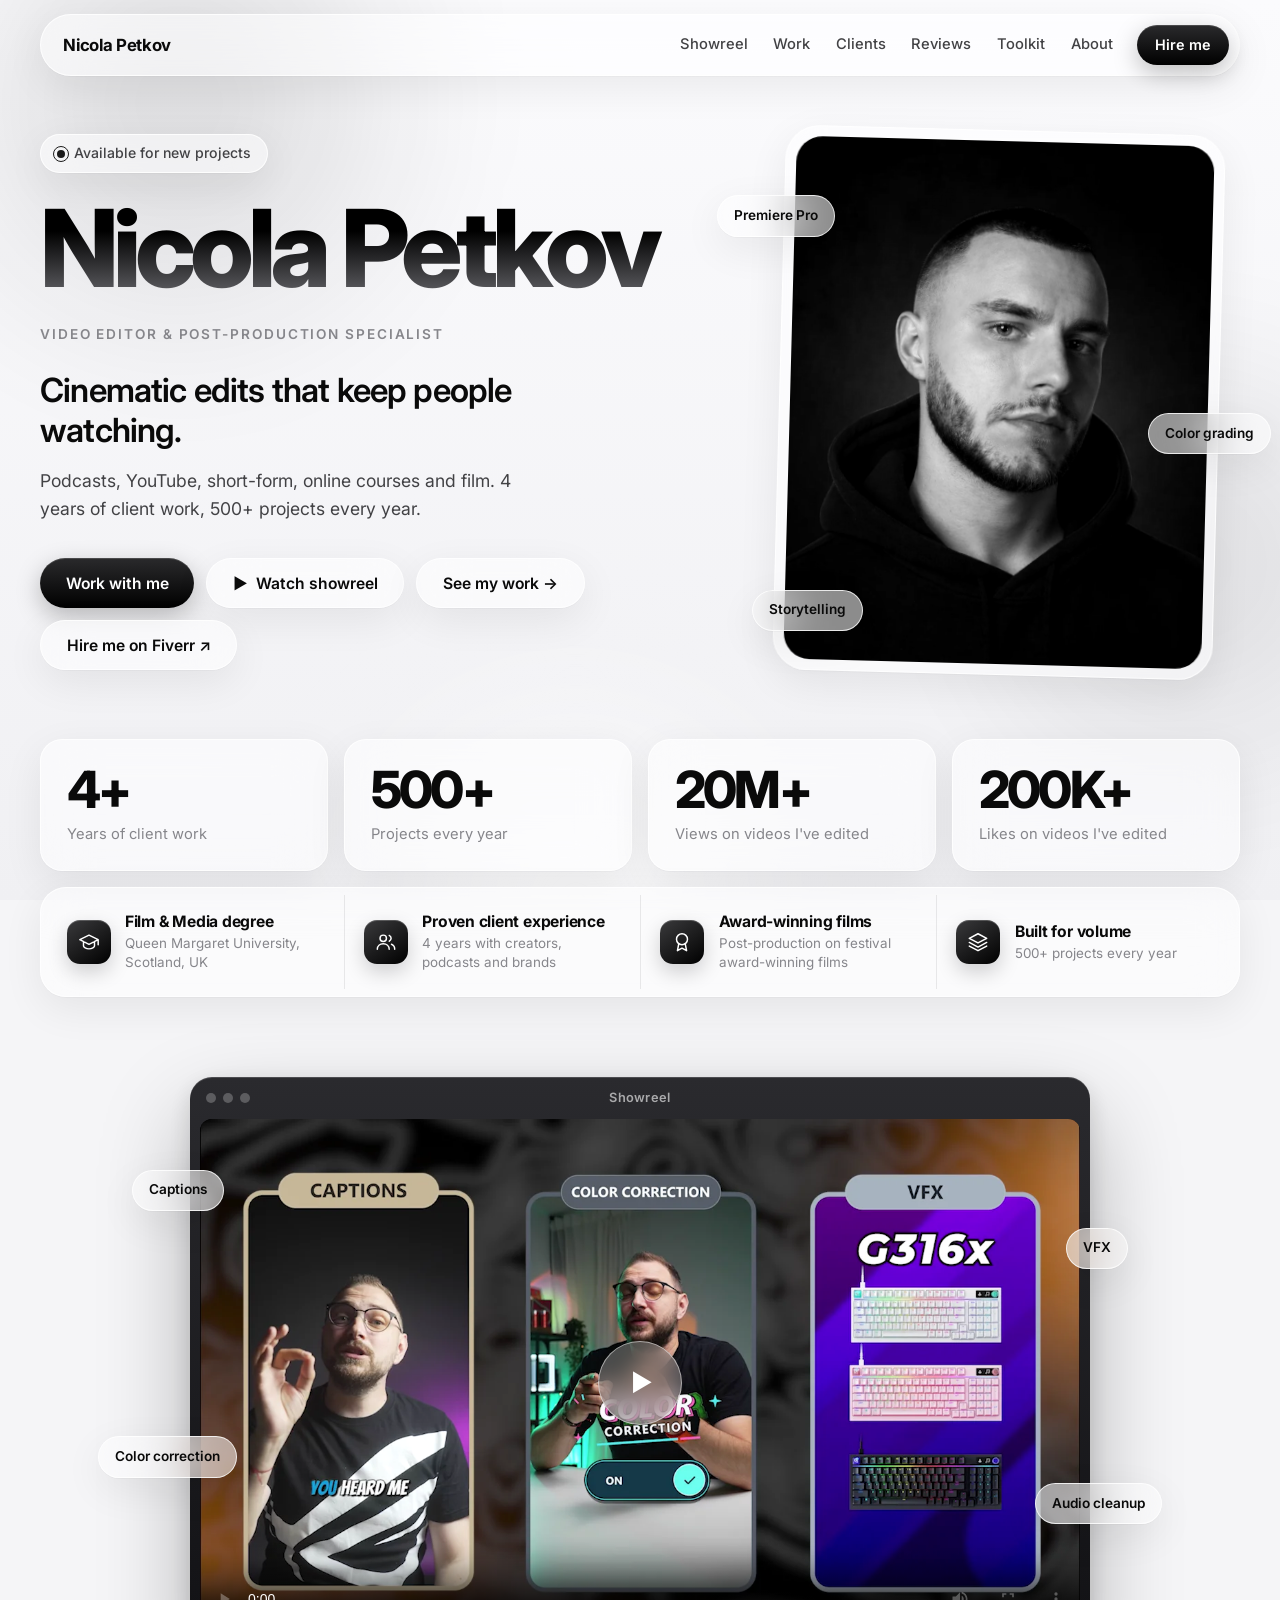
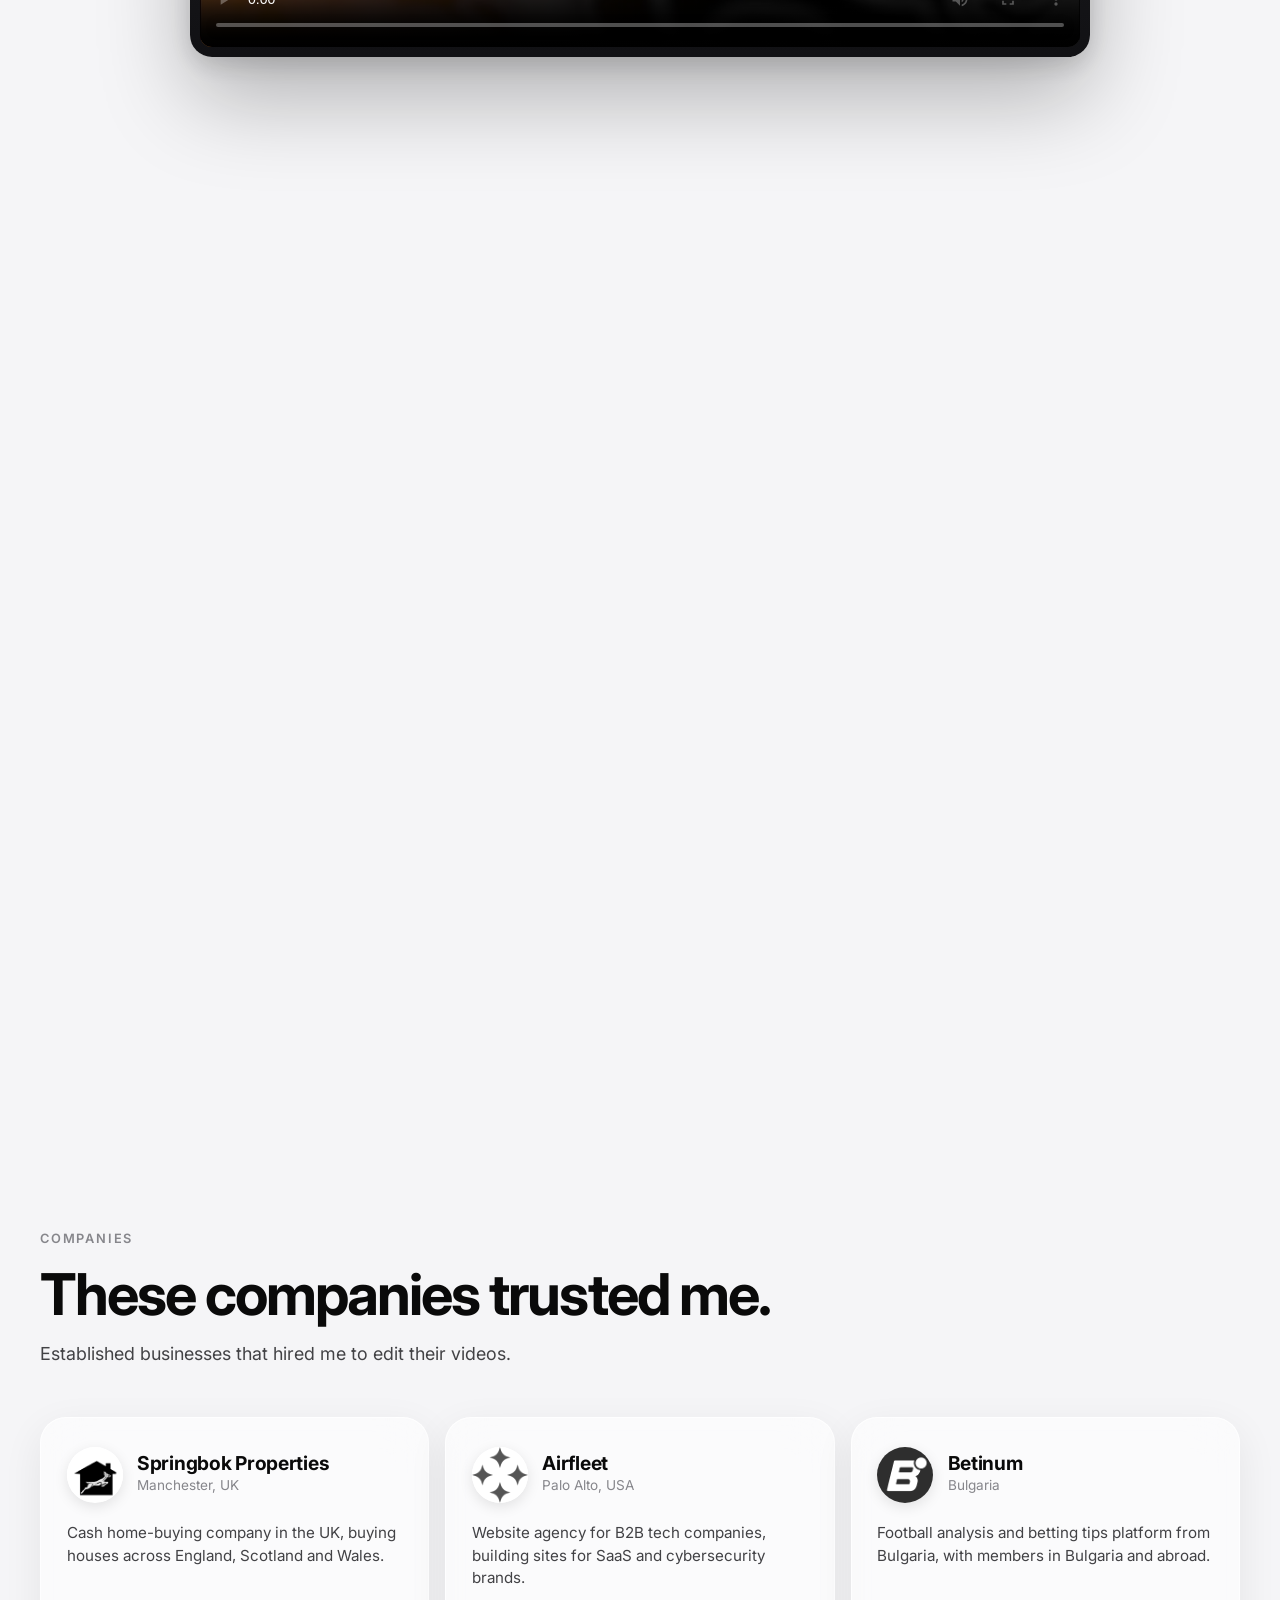
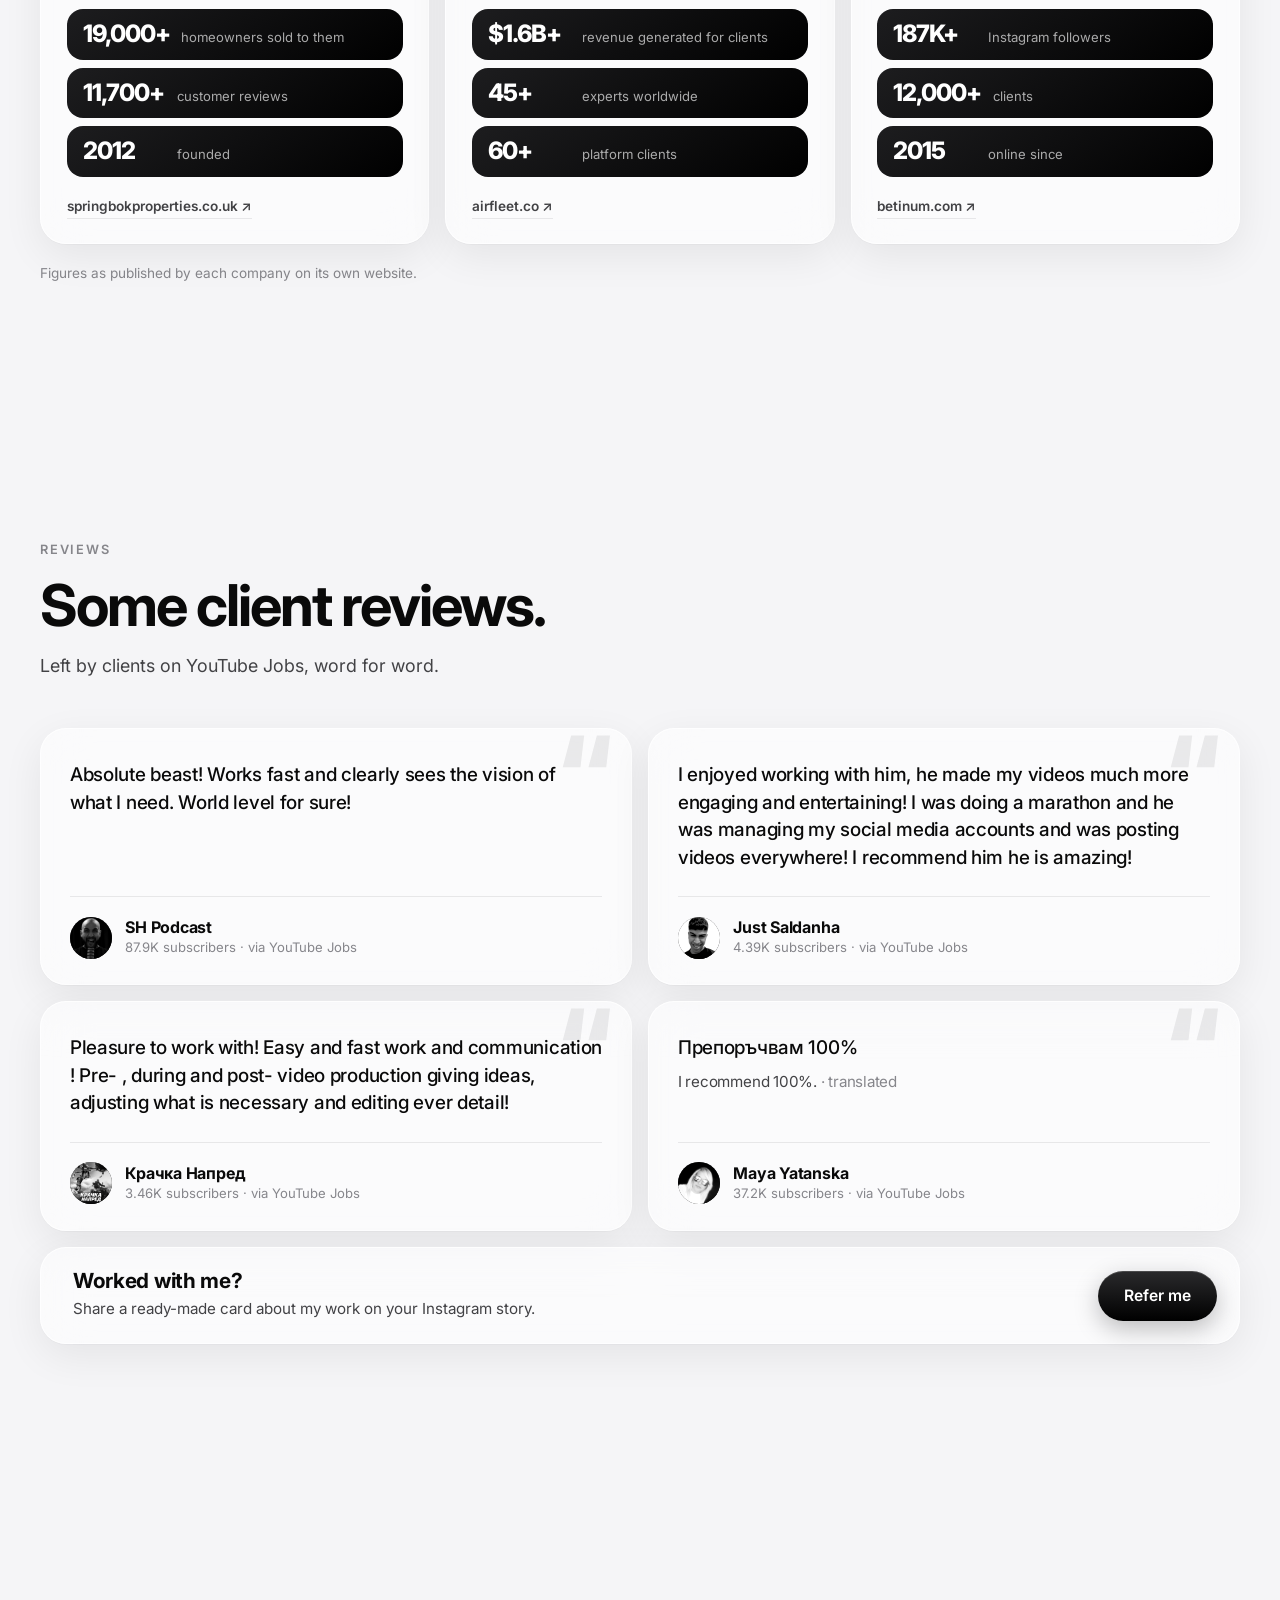
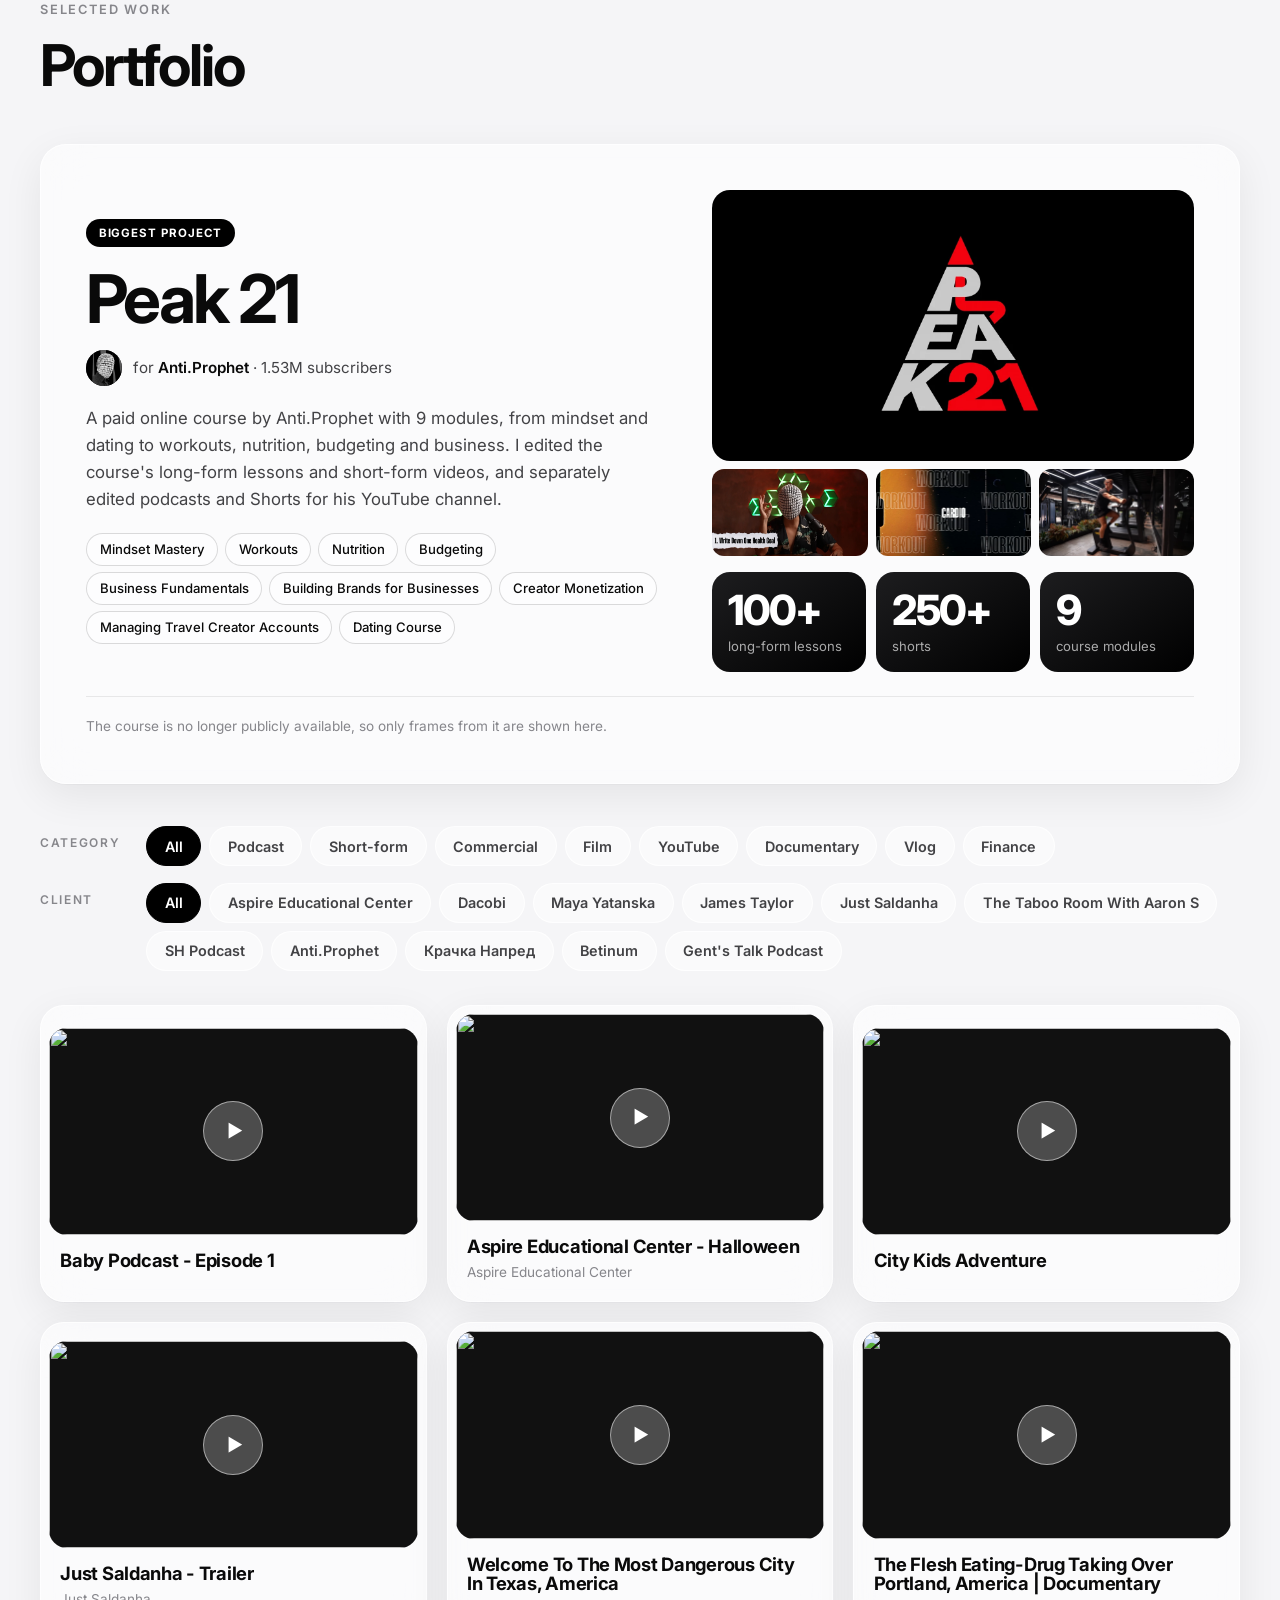
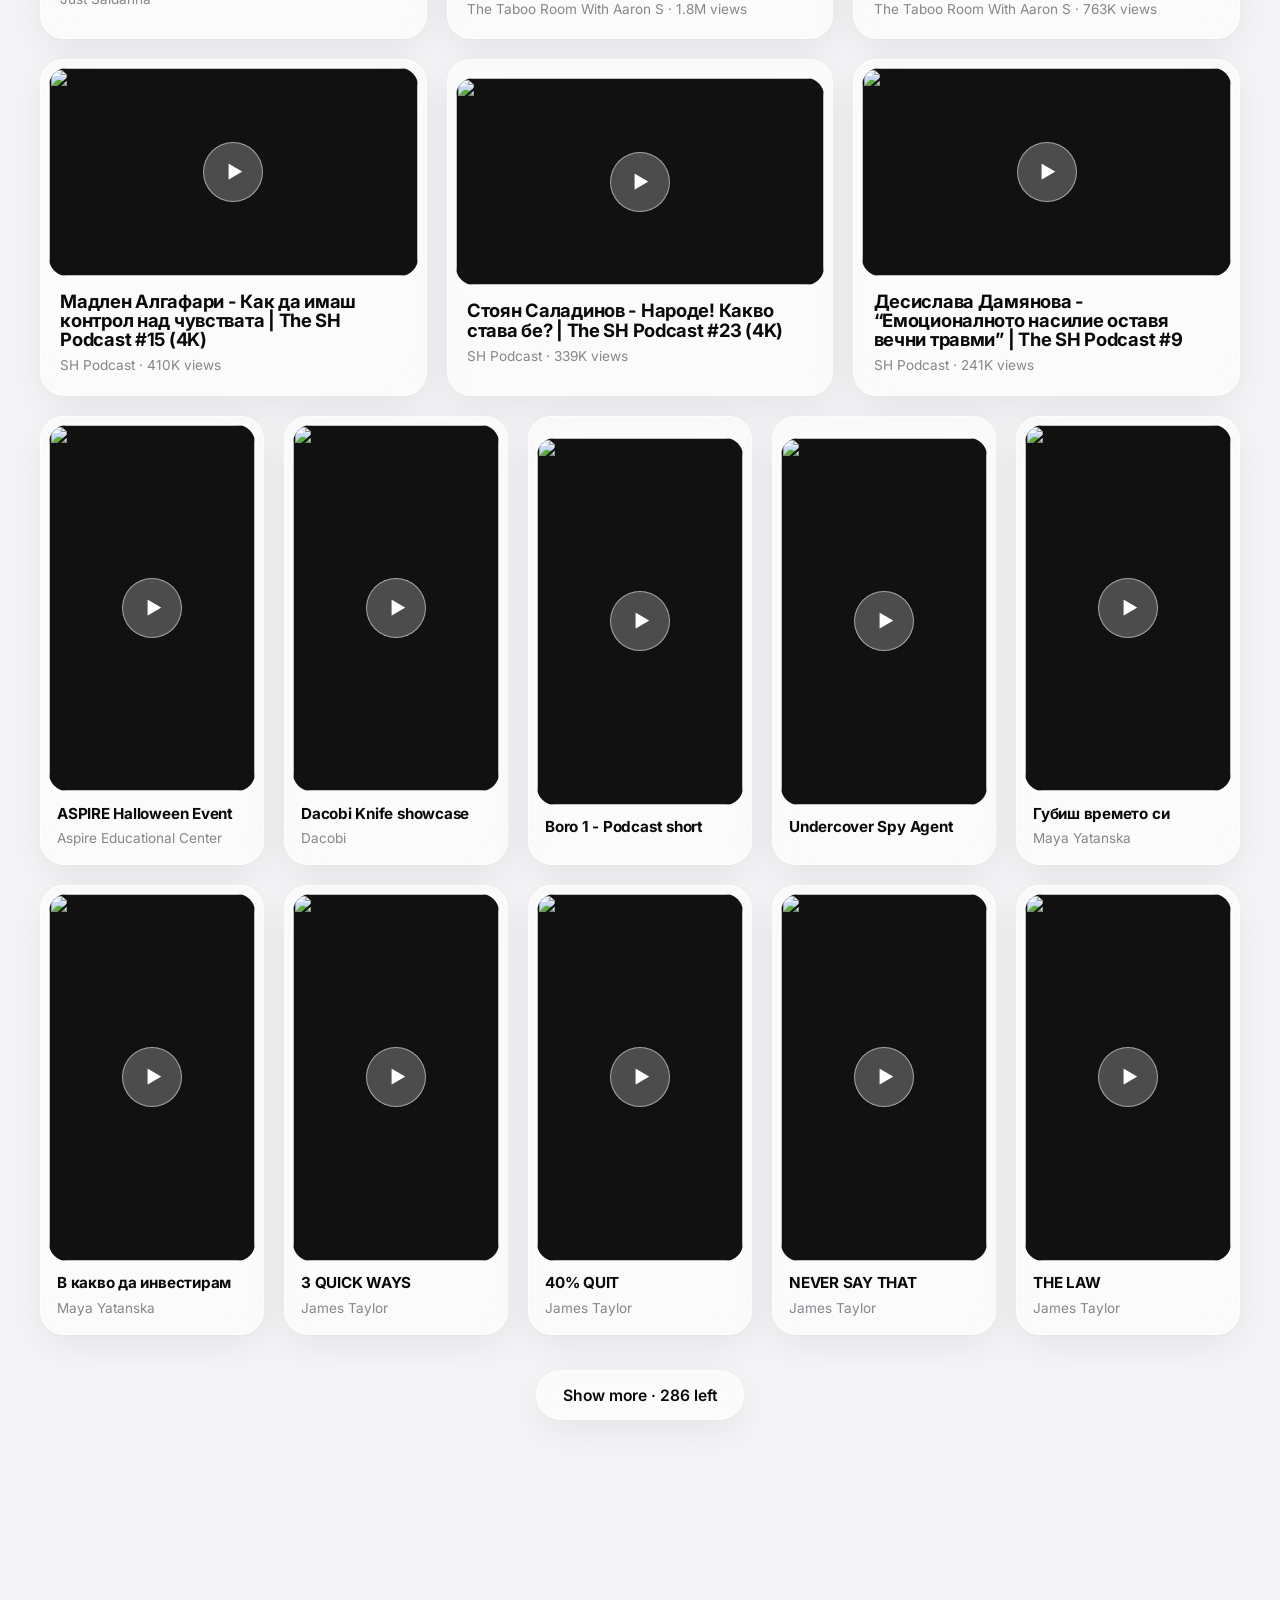
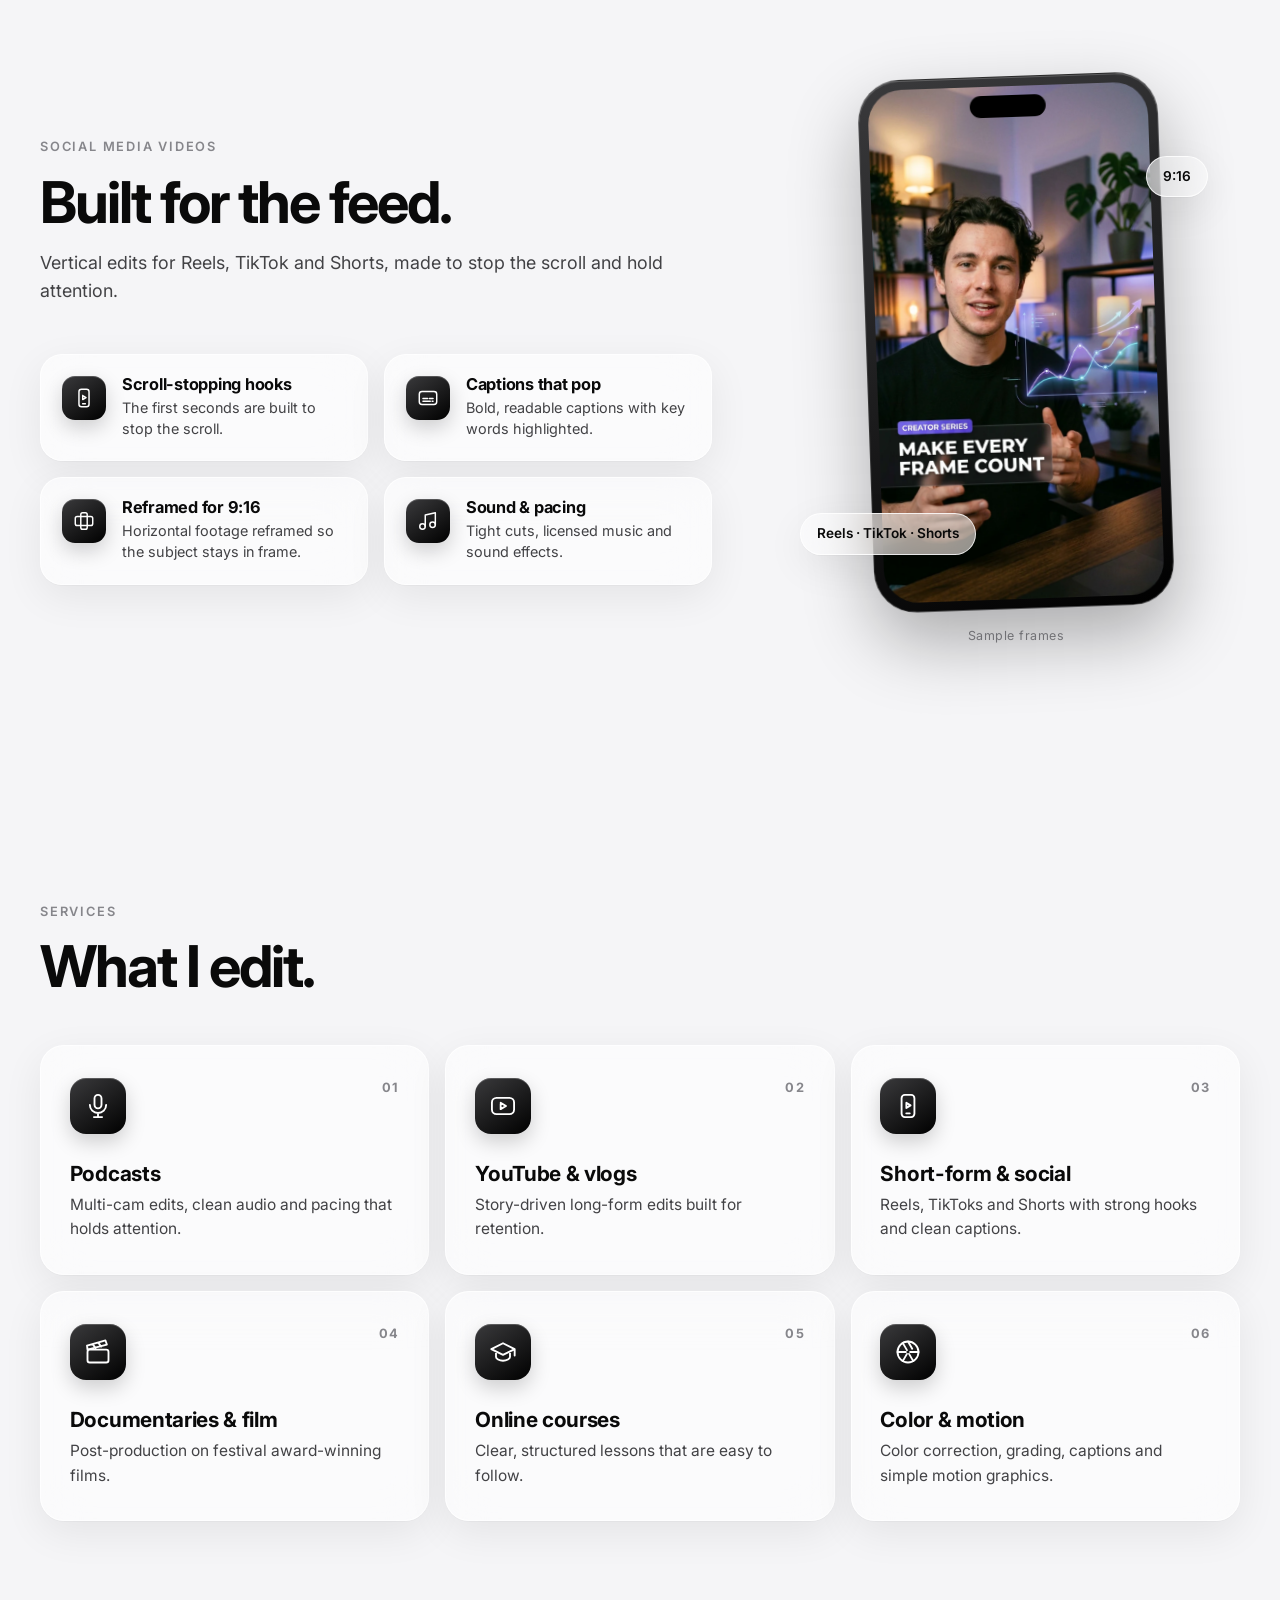
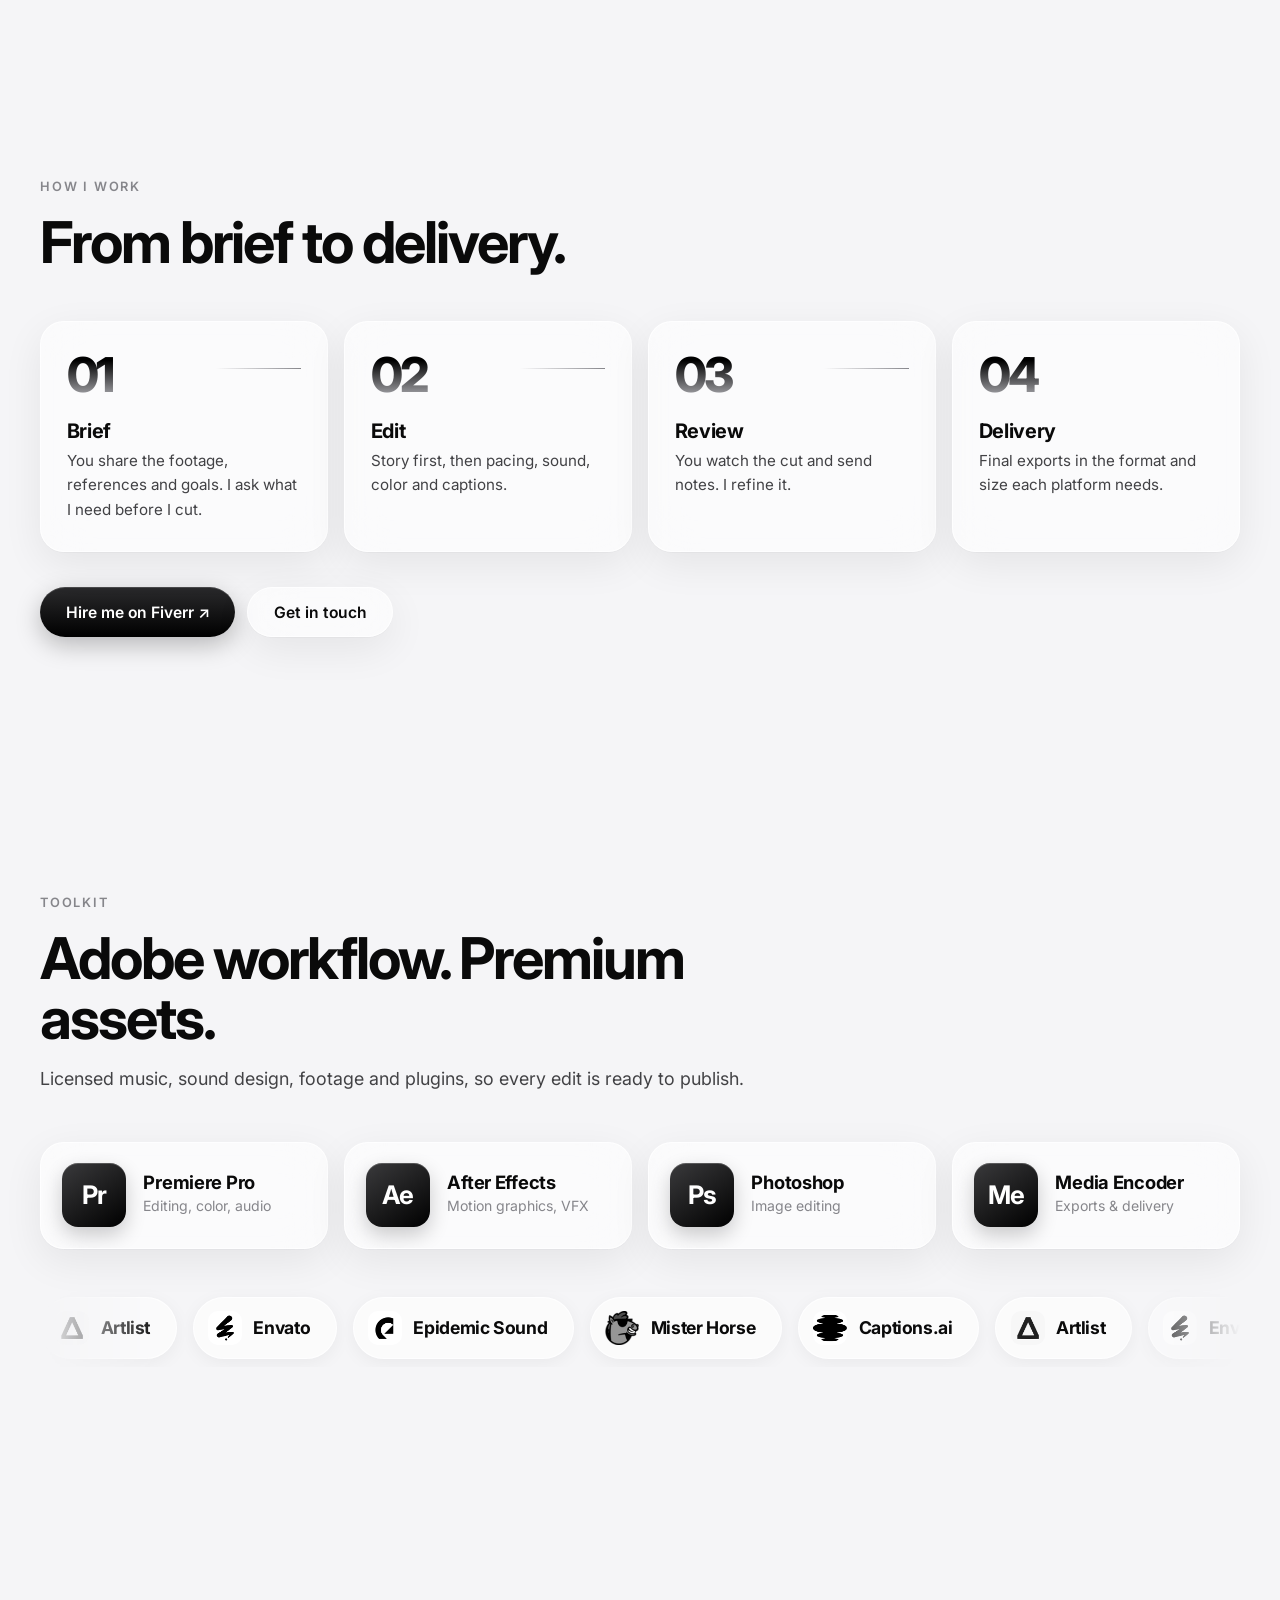
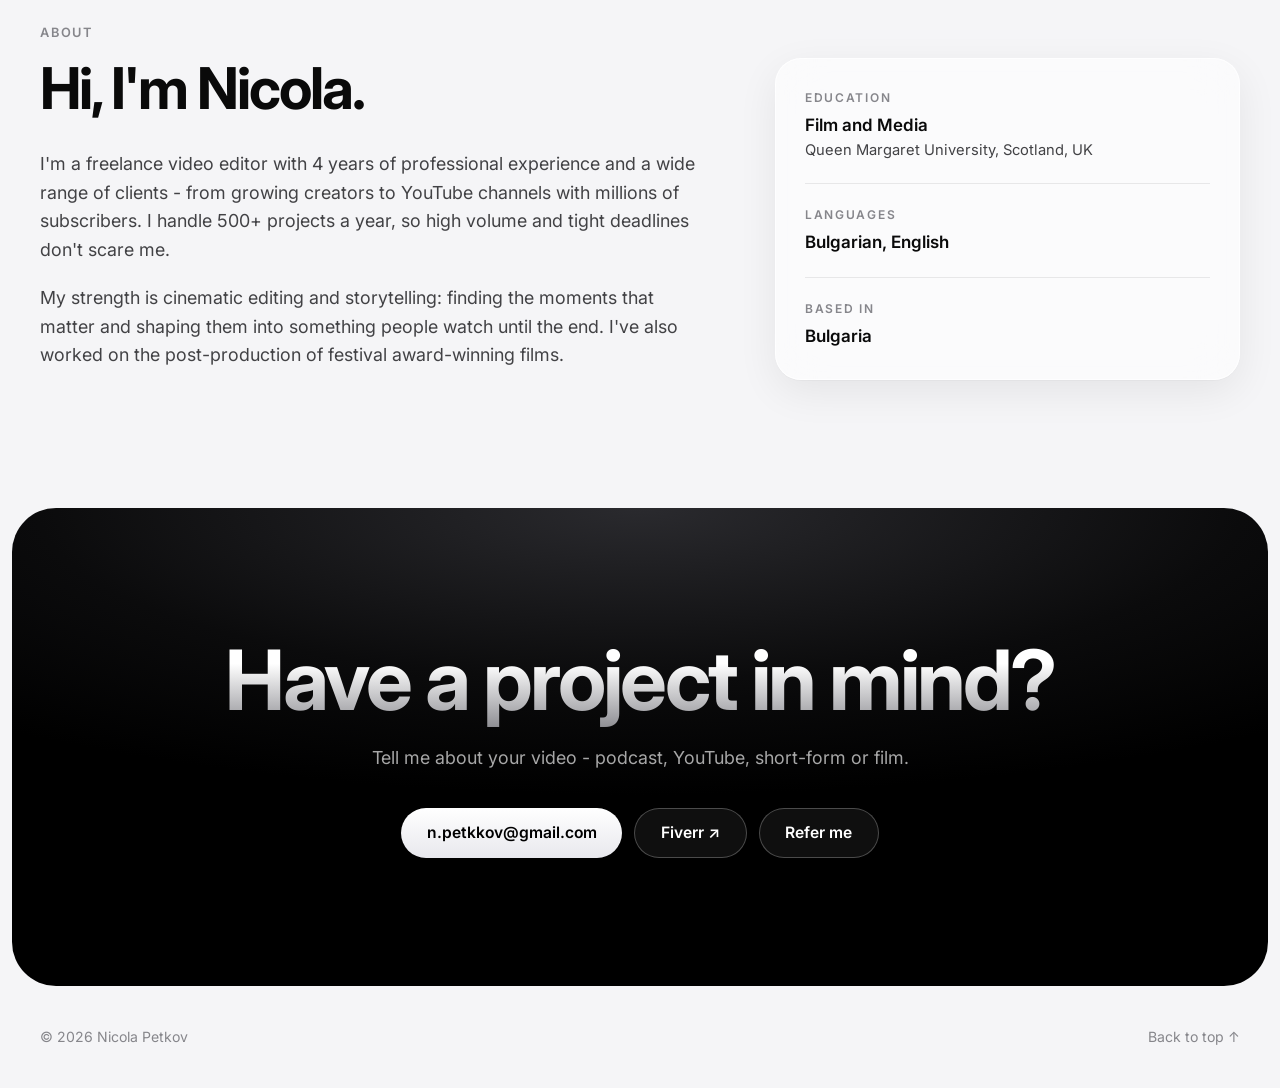
==== commit ae5ba3de: "Put the showreel in a smaller framed window Co-Authored-By: Claude Opus 5.5 <noreply@anthropic.com>" ====
--- a/index.html
+++ b/index.html
@@ -9,7 +9,7 @@
   <link rel="preconnect" href="https://fonts.googleapis.com">
   <link rel="preconnect" href="https://fonts.gstatic.com" crossorigin>
   <link href="https://fonts.googleapis.com/css2?family=Inter:wght@400;500;600;700;800&family=Instrument+Serif:ital@1&display=swap" rel="stylesheet">
-  <link rel="stylesheet" href="style.css?v=3">
+  <link rel="stylesheet" href="style.css?v=5">
   <script>document.documentElement.classList.add("js")</script>
 </head>
 <body>
@@ -68,9 +68,18 @@
 
     <!-- SHOWREEL -->
     <section id="showreel" class="showreel" aria-label="Showreel" hidden>
-      <div class="reel glass reveal" id="reel">
-        <video id="reel-video" controls playsinline preload="metadata"></video>
-        <button class="play reel-play" id="reel-play" aria-label="Play showreel">▶</button>
+      <div class="reel reveal" id="reel">
+        <div class="reel-window">
+          <div class="reel-bar" aria-hidden="true"><i></i><i></i><i></i><span>Showreel</span></div>
+          <div class="reel-screen">
+            <video id="reel-video" controls playsinline preload="metadata"></video>
+            <button class="play reel-play" id="reel-play" aria-label="Play showreel">▶</button>
+          </div>
+        </div>
+        <span class="chip glass r1">Captions</span>
+        <span class="chip glass r2">Color correction</span>
+        <span class="chip glass r3">VFX</span>
+        <span class="chip glass r4">Audio cleanup</span>
       </div>
     </section>
 
--- a/style.css
+++ b/style.css
@@ -381,11 +381,23 @@
 .footer { width: min(var(--max), 100% - 32px); margin: 0 auto; padding: 2.5rem 0; display: flex; justify-content: space-between; color: var(--ink-3); font-size: .88rem; }
 
 /* ---------- Showreel ---------- */
-.showreel { padding: 1.5rem 16px 0; }
-.reel { position: relative; width: min(100%, 1600px, calc((100vh - 110px) * 5 / 3)); margin-inline: auto; padding: 8px; border-radius: 24px; }
-.reel video { display: block; width: 100%; aspect-ratio: 5 / 3; border-radius: 18px; background: #111; }
+.showreel { padding: 1rem 16px 0; }
+.reel { position: relative; width: min(100%, 900px, calc((100vh - 190px) * 5 / 3)); margin-inline: auto; scroll-margin-top: 28px; }
+.reel-window { padding: 0 10px 10px; border-radius: 22px; background: linear-gradient(#2a2a2e, #111114); box-shadow: inset 0 1px 0 rgba(255, 255, 255, .16), 0 8px 24px rgba(0, 0, 0, .14), 0 40px 90px rgba(0, 0, 0, .28); }
+.reel-bar { position: relative; display: flex; align-items: center; gap: 7px; height: 42px; padding-inline: 6px; }
+.reel-bar i { width: 10px; height: 10px; border-radius: 50%; background: rgba(255, 255, 255, .24); }
+.reel-bar span { position: absolute; left: 50%; transform: translateX(-50%); color: rgba(255, 255, 255, .6); font-size: .8rem; font-weight: 600; letter-spacing: .02em; }
+.reel-screen { position: relative; border-radius: 12px; overflow: hidden; background: #000; }
+.reel video { display: block; width: 100%; aspect-ratio: 5 / 3; }
+.reel .chip { z-index: 2; }
+.reel .r1 { top: 16%; left: -58px; }
+.reel .r2 { top: 62%; left: -92px; animation-delay: -2s; }
+.reel .r3 { top: 26%; right: -38px; animation-delay: -4s; }
+.reel .r4 { top: 70%; right: -72px; animation-delay: -1s; }
+@media (max-width: 1160px) { .reel .chip { display: none; } }
 .reel-play { width: 84px; height: 84px; font-size: 1.5rem; }
 .reel-play:hover { transform: scale(1.1); background: rgba(255, 255, 255, .4); }
+@media (max-width: 700px) { .reel-play { width: 54px; height: 54px; font-size: 1rem; } }
 
 /* ---------- Video player ---------- */
 .player { border: 0; padding: 0; background: transparent; width: min(1100px, 92vw); max-width: none; max-height: 90vh; margin: auto; overflow: visible; }
